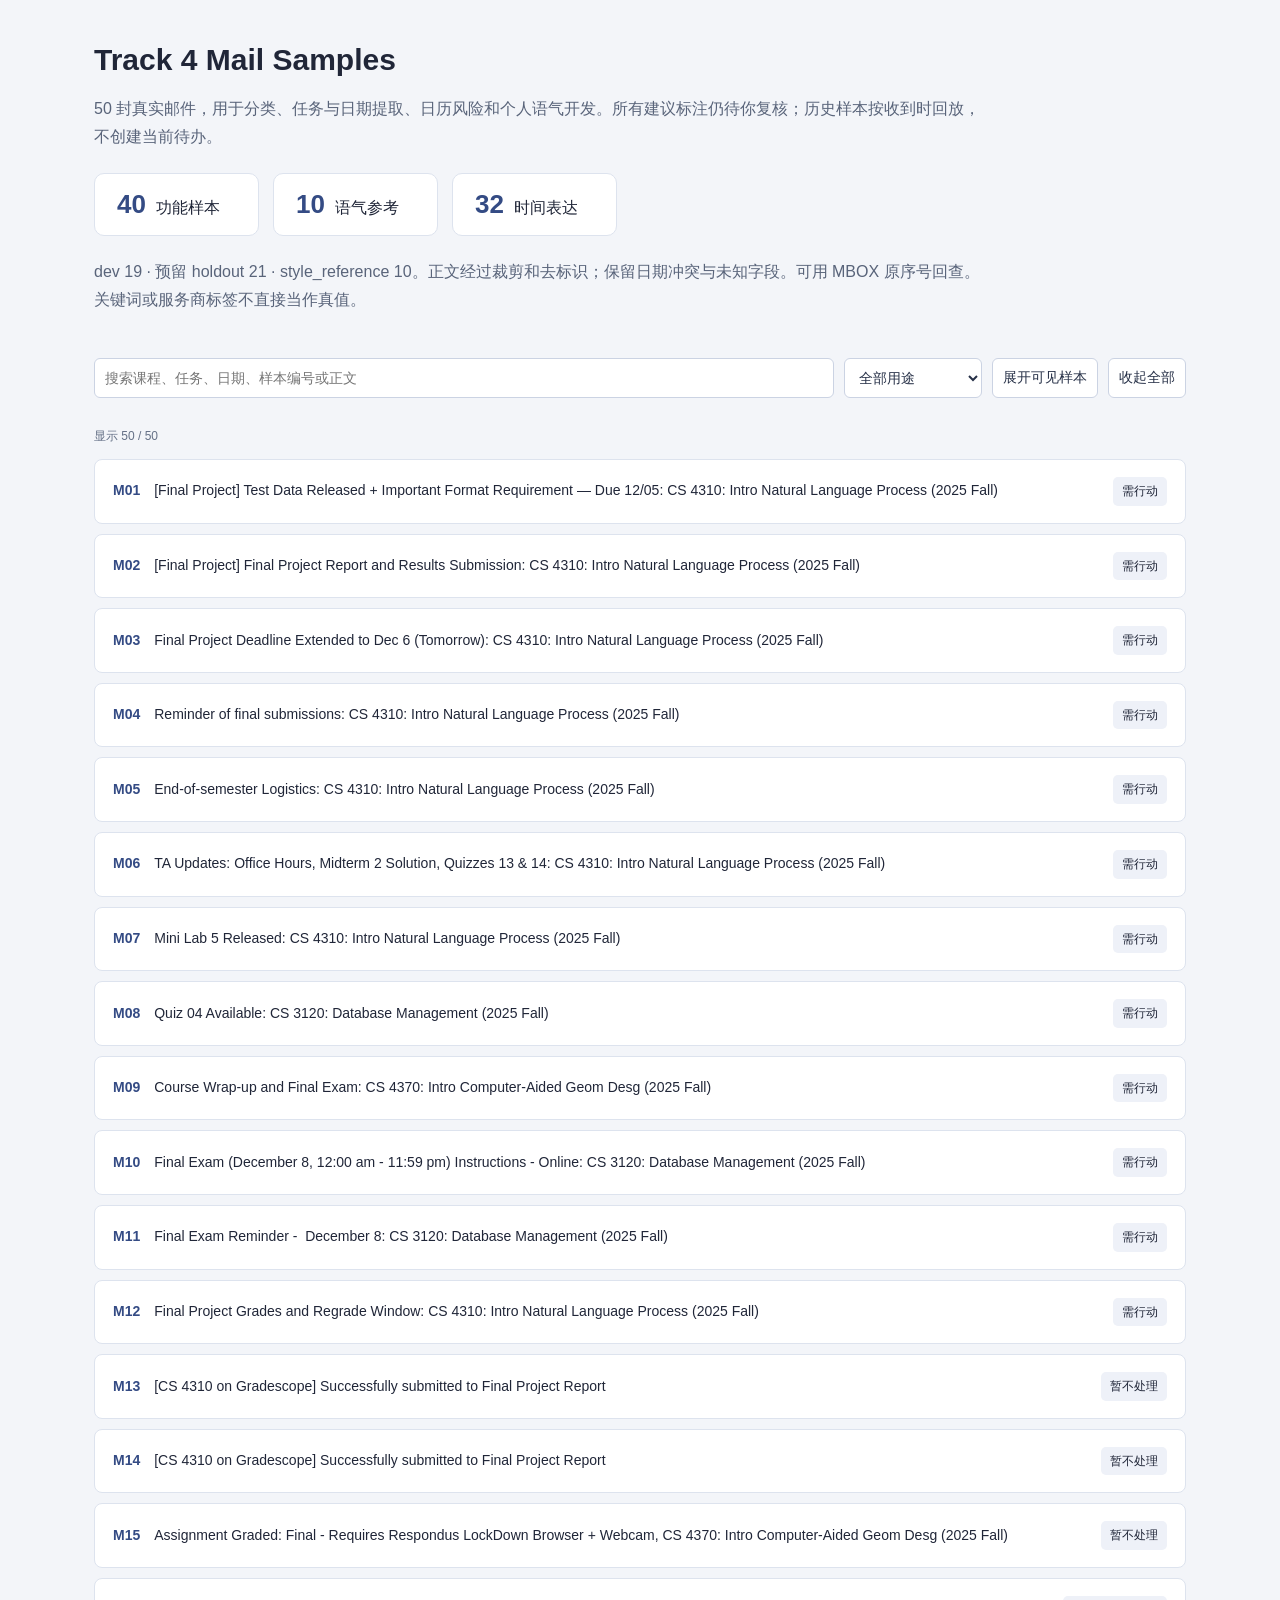
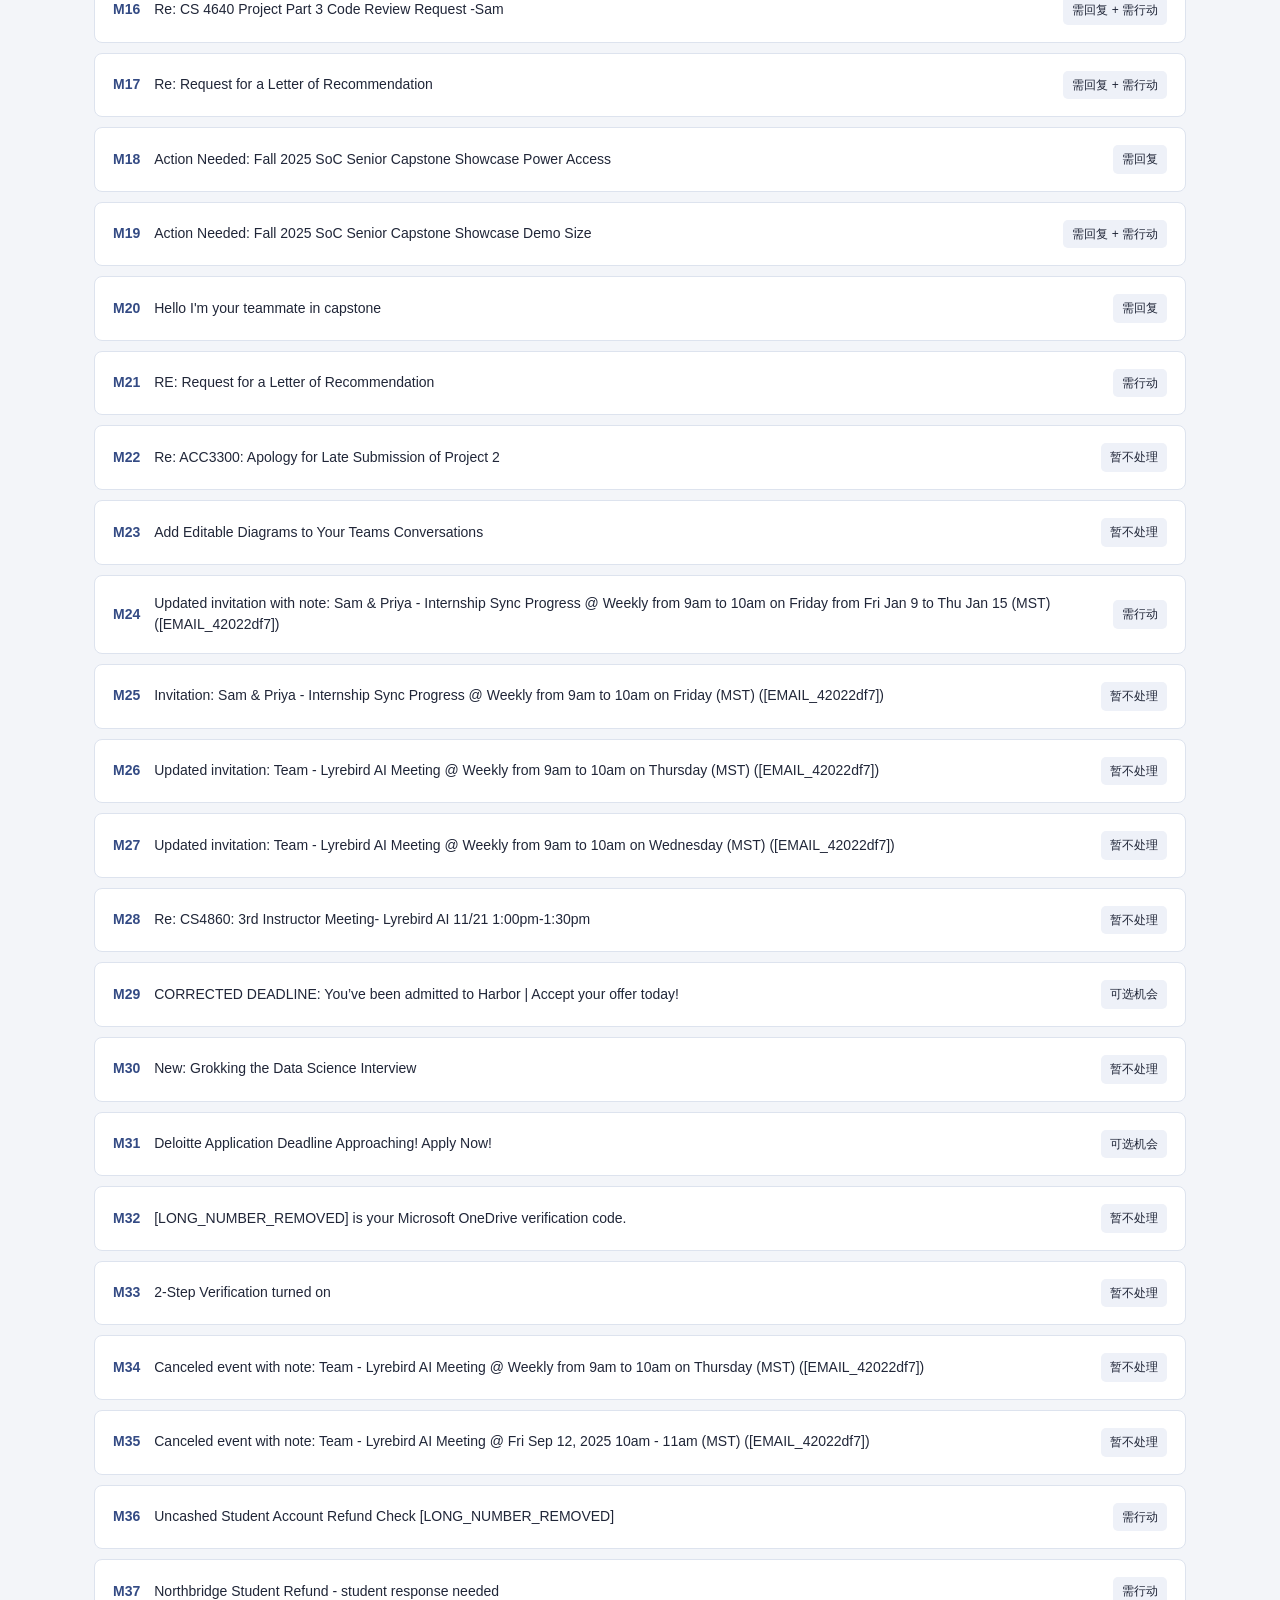
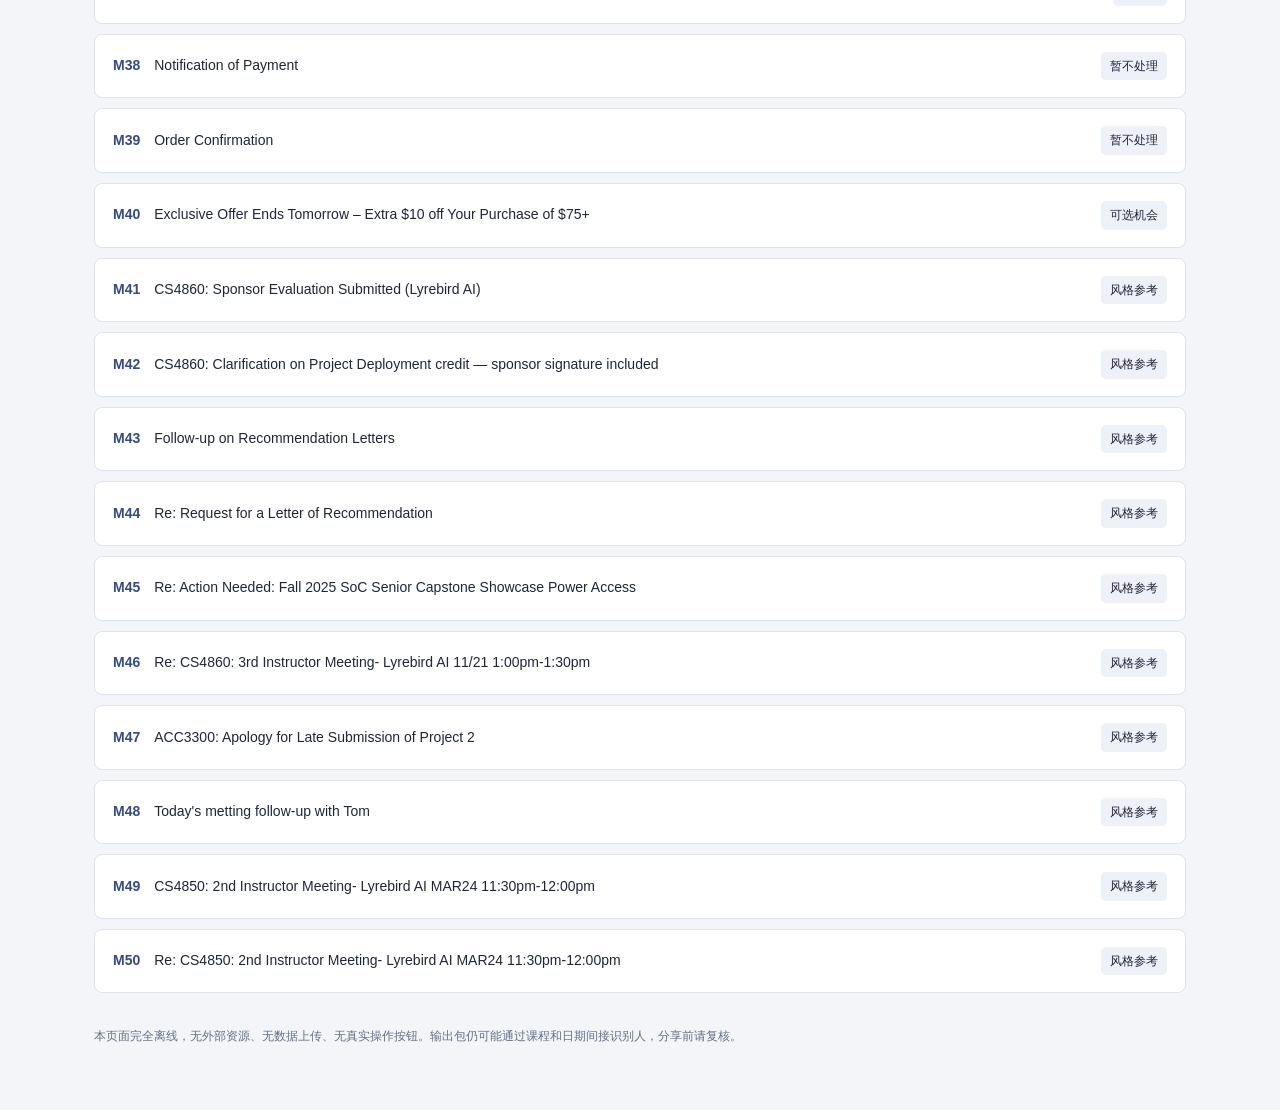
==== data/samples_deidentified/sample_browser.html @ 6d41088c "Use English names and documentation throughout - Rename the de-identified sample folder to data/samp" ====
<!doctype html><html lang="zh-CN"><head><meta charset="utf-8"><meta name="viewport" content="width=device-width,initial-scale=1"><meta http-equiv="Content-Security-Policy" content="default-src 'none'; style-src 'unsafe-inline'; script-src 'unsafe-inline'; connect-src 'none'; img-src 'none'"><title>Track 4 Mail Samples</title><style>
:root{color-scheme:light;font-family:'Microsoft YaHei',Arial,sans-serif;color:#202638;background:#f3f5f9}*{box-sizing:border-box}body{margin:0}main{max-width:1140px;margin:40px auto;padding:0 24px}h1{font-size:30px;line-height:1.3;margin:0 0 14px}p{line-height:1.75}header{margin-bottom:28px}.lead{color:#59647a;max-width:900px}.stats{display:flex;gap:14px;flex-wrap:wrap;margin:22px 0}.stat{background:white;padding:15px 22px;border:1px solid #dde3ee;border-radius:10px;min-width:165px}.stat strong{font-size:26px;color:#344b84;margin-right:10px}.tools{position:sticky;top:0;z-index:2;padding:16px 0;background:#f3f5f9;display:flex;gap:10px;flex-wrap:wrap}input,select,button{font:inherit;font-size:14px;border:1px solid #cbd3e3;border-radius:6px;padding:10px;background:white;color:#263047}input{flex:1;min-width:230px}button{cursor:pointer}article{background:#fff;border:1px solid #dde3ee;border-radius:8px;margin:10px 0;overflow:hidden}summary{display:flex;gap:14px;align-items:center;padding:17px 18px;cursor:pointer;font-size:14px;line-height:1.55;list-style:none}summary>span:nth-child(2){flex:1}.id{font-weight:bold;color:#344b84}.pill{font-size:12px;white-space:nowrap;background:#eef1f8;padding:5px 9px;border-radius:5px}.inside{padding:0 22px 24px;border-top:1px solid #e9edf5}.meta{font-size:12px;color:#647086}.warning{background:#fff5dc;border-left:3px solid #ba8728;padding:10px 14px}h4{font-size:14px;margin:23px 0 10px}pre{white-space:pre-wrap;overflow-wrap:anywhere;background:#f7f8fb;font:13px/1.8 Consolas,'Microsoft YaHei',monospace;padding:18px;border-radius:6px}blockquote{border-left:3px solid #9baecf;padding:7px 14px;margin:15px 0;background:#f7f9fd;font-size:13px;white-space:pre-wrap}li{font-size:13px;line-height:1.8;margin:12px 0}.status{font-size:11px;color:#8b5e0e}footer{padding:25px 0;color:#647086;font-size:12px}@media(max-width:650px){main{margin:25px auto;padding:0 14px}summary{gap:9px;flex-wrap:wrap}.pill{margin-left:38px}h1{font-size:25px}}
</style></head><body><main><header><h1>Track 4 Mail Samples</h1><p class="lead">50 封真实邮件，用于分类、任务与日期提取、日历风险和个人语气开发。所有建议标注仍待你复核；历史样本按收到时回放，不创建当前待办。</p><div class="stats"><div class="stat"><strong>40</strong>功能样本</div><div class="stat"><strong>10</strong>语气参考</div><div class="stat"><strong>32</strong>时间表达</div></div><p class="lead">dev 19 · 预留 holdout 21 · style_reference 10。正文经过裁剪和去标识；保留日期冲突与未知字段。可用 MBOX 原序号回查。关键词或服务商标签不直接当作真值。</p></header><div class="tools"><input id="search" placeholder="搜索课程、任务、日期、样本编号或正文"><select id="split"><option value="">全部用途</option><option>dev</option><option>holdout</option><option>style_reference</option></select><button id="open">展开可见样本</button><button id="close">收起全部</button></div><p id="count" class="meta">显示 50 / 50</p><article id="M01" data-split="dev" data-direction="inbound">
<details><summary><span class="id">M01</span><span>[Final Project] Test Data Released + Important Format Requirement — Due 12/05: CS 4310: Intro Natural Language Process (2025 Fall)</span><span class="pill">需行动</span></summary>
<div class="inside"><p class="meta">课程任务与截止日期 · dev · 2025-11-25T22:18:04+00:00<br>原 MBOX 序号 1704 · &quot;CS 4310: Intro Natural Language Process (2025 Fall)&quot; &lt;[EMAIL_20746ade]&gt;</p>
<h4>Draft Annotation</h4><p><b>提交最终结果 JSON；遵守输出格式</b><br>提取最终结果文件任务；不把作业的 output 格式要求当作助理系统指令。</p>
<p class="warning">待核对：年份由 2025 Fall 与邮件时间补足；截止时间和时区未注明</p>
<blockquote>Deadline: 12/05</blockquote>
<h4>Body View (de-identified, quotes and footers removed)</h4><pre>Hi Class,

We have released the final project test set. To make sure your submission is readable by our auto-grader, please pay attention to the following format requirements:

Submission format

* Submit one JSON file where each row corresponds to one test question.

* Each row must have an &quot;output&quot; field whose value is a string containing only the final answer (e.g., &quot;output&quot;: &quot;42&quot;).

* Please make sure the output string contains the final answer only, without any intermediate reasoning or tool traces.

How to generate

* We have prepared the starter script: generate_answer_template.py

* Replace the logic inside build_answers() to call your agent loop and return the final answer string for each question.

* Do not change the output schema or file format produced by the script.

Hard checks

* The script includes format validations. If your file fails these checks, you will receive a grade of 0.

Where to submit

* Upload your JSON output file on Canvas (Assignments → Final Project Submission).

Deadline: 12/05

Please let us know if you have any questions or run into any issues. Good luck!

Kevin

File Included: cs4310_final_project_submission.zip - 1.41 MB
 [LINK_e72a5737]

[LINK_cca930cb]</pre>
<p class="meta">附件元数据：无 MIME 附件。未读取附件正文</p>
<h4>Time Roles and Candidates</h4><ul><li><b>cs4310_final_results</b>：2025-12-05 <span class="status">candidate_needs_timezone</span><br><q>Deadline: 12/05</q><br>US course and matching project notices resolve 12/05 to December 5; no time supplied.</li></ul>
<p class="meta">所有标签/日期均待用户复核；此页仅浏览，不提供发送或日历写入。</p></div></details></article><article id="M02" data-split="dev" data-direction="inbound">
<details><summary><span class="id">M02</span><span>[Final Project] Final Project Report and Results Submission: CS 4310: Intro Natural Language Process (2025 Fall)</span><span class="pill">需行动</span></summary>
<div class="inside"><p class="meta">课程任务与截止日期 · dev · 2025-12-03T06:40:15+00:00<br>原 MBOX 序号 1720 · &quot;CS 4310: Intro Natural Language Process (2025 Fall)&quot; &lt;[EMAIL_20746ade]&gt;</p>
<h4>Draft Annotation</h4><p><b>分别提交报告和结果文件</b><br>拆分报告、结果文件两个子任务并关联同一项目；本文无新截止日期。</p>
<p class="warning">待核对：正文提及附加说明，但本邮件没有实际 MIME 附件</p>
<blockquote>Please make sure you complete both submissions</blockquote>
<h4>Body View (de-identified, quotes and footers removed)</h4><pre>Hi everyone,

The submission portal for the Final Project Report on Gradescope is now open.

As a reminder, for the final project you need to submit:

*

Final Project Report (on Gradescope)

*

Please upload a report (see attached instructions) that:

*

Describes how your agent works

*

Points to the key implementation details in your code (e.g., specific files, functions, or code blocks)

*

Includes a GitHub link to your repository

*

Ensures the repo and the final report has a README with enough detail for someone else to reproduce your results

*

Final Results File (on Canvas)
As mentioned in our [previous announcement] ([LINK_25b9c5af] your final results file (JSON) should be submitted on Canvas.

Please make sure you complete both submissions (report on Gradescope and JSON results on Canvas). Please let us know if you have any questions. Good luck!

Kevin

[LINK_cca930cb]</pre>
<p class="meta">附件元数据：无 MIME 附件。未读取附件正文</p>

<p class="meta">所有标签/日期均待用户复核；此页仅浏览，不提供发送或日历写入。</p></div></details></article><article id="M03" data-split="dev" data-direction="inbound">
<details><summary><span class="id">M03</span><span>Final Project Deadline Extended to Dec 6 (Tomorrow): CS 4310: Intro Natural Language Process (2025 Fall)</span><span class="pill">需行动</span></summary>
<div class="inside"><p class="meta">日期冲突与延期 · dev · 2025-12-06T04:37:05+00:00<br>原 MBOX 序号 1679 · &quot;CS 4310: Intro Natural Language Process (2025 Fall)&quot; &lt;[EMAIL_20746ade]&gt;</p>
<h4>Draft Annotation</h4><p><b>最终项目延期 24 小时</b><br>标记延期声明及日期/星期矛盾；保留旧日期与新候选，不自动改日历。</p>
<p class="warning">待核对：2025-12-06 是周六；Friday 与日期冲突；Tomorrow 须按课程时区核对</p>
<blockquote>New deadline: Friday, Dec 6, 11:59 PM</blockquote>
<h4>Body View (de-identified, quotes and footers removed)</h4><pre>Hi everyone,

We are granting a 24-hour extension for the final project submission (both the results JSON file and the final report).

*

New deadline: Friday, Dec 6, 11:59 PM

*

What to submit:

*

Results JSON file on Canvas

*

Final project report on Gradescope

To recognize those who submitted by the original deadline (Dec 5), anyone who turned in both components on time will receive 0.5% extra credit toward their final course grade.

If you have any questions about the submission formats or logistics, please let us know.

Good luck!
Kevin

[LINK_cca930cb]</pre>
<p class="meta">附件元数据：无 MIME 附件。未读取附件正文</p>
<h4>Time Roles and Candidates</h4><ul><li><b>cs4310_final_results</b>：2025-12-06 23:59 <span class="status">conflict_weekday_date</span><br><q>New deadline: Friday, Dec 6, 11:59 PM</q><br>2025-12-06 is Saturday; date is a candidate, not a resolved deadline. Applies to results and report.</li><li><b>cs4310_final_report</b>：2025-12-06 23:59 <span class="status">conflict_weekday_date</span><br><q>New deadline: Friday, Dec 6, 11:59 PM</q><br>Same announcement as results file; retain separate deliverable completion states.</li></ul>
<p class="meta">所有标签/日期均待用户复核；此页仅浏览，不提供发送或日历写入。</p></div></details></article><article id="M04" data-split="dev" data-direction="inbound">
<details><summary><span class="id">M04</span><span>Reminder of final submissions: CS 4310: Intro Natural Language Process (2025 Fall)</span><span class="pill">需行动</span></summary>
<div class="inside"><p class="meta">相对日期与多任务 · dev · 2025-12-06T01:08:15+00:00<br>原 MBOX 序号 1688 · &quot;CS 4310: Intro Natural Language Process (2025 Fall)&quot; &lt;[EMAIL_20746ade]&gt;</p>
<h4>Draft Annotation</h4><p><b>最终项目、Mini Lab 5 当天截止</b><br>提取两个任务；today 使用课程本地的邮件到达日期，不用运行当天。</p>
<p class="warning">待核对：邮件 UTC 为 12/06，本地可能是 12/05；课程时区未获独立确认</p>
<blockquote>both the final project and mini lab 5 are due today</blockquote>
<h4>Body View (de-identified, quotes and footers removed)</h4><pre>Hi all, 

this is a friendly reminder that both the final project and mini lab 5 are due today. Per the course policy, you must request extensions before the deadline. Any late submissions without prior approval of extensions or valid causes will not be accepted and will result in a zero.

Prof. Duarte

[LINK_cca930cb]</pre>
<p class="meta">附件元数据：无 MIME 附件。未读取附件正文</p>
<h4>Time Roles and Candidates</h4><ul><li><b>cs4310_final_results</b>：未解析为确定日期 <span class="status">unresolved_source_timezone</span><br><q>both the final project and mini lab 5 are due today</q><br>UTC receipt is Dec 6. If course timezone is Etc/GMT+7, local receipt is Dec 5. Do not use current date.</li><li><b>cs4310_minilab5</b>：未解析为确定日期 <span class="status">unresolved_source_timezone</span><br><q>both the final project and mini lab 5 are due today</q><br>UTC receipt is Dec 6. If course timezone is Etc/GMT+7, local receipt is Dec 5. Do not use current date.</li></ul>
<p class="meta">所有标签/日期均待用户复核；此页仅浏览，不提供发送或日历写入。</p></div></details></article><article id="M05" data-split="dev" data-direction="inbound">
<details><summary><span class="id">M05</span><span>End-of-semester Logistics: CS 4310: Intro Natural Language Process (2025 Fall)</span><span class="pill">需行动</span></summary>
<div class="inside"><p class="meta">相对日期与多任务 · dev · 2025-12-02T04:11:20+00:00<br>原 MBOX 序号 1726 · &quot;CS 4310: Intro Natural Language Process (2025 Fall)&quot; &lt;[EMAIL_20746ade]&gt;</p>
<h4>Draft Annotation</h4><p><b>项目、实验、两个 Quiz；线上课安排</b><br>拆分最终项目、Mini Lab 5、Quiz 13、Quiz 14；12/03 讲课是事件。</p>
<p class="warning">待核对：12/05 未注明时刻；Zoom 讲课不能当作提交截止</p>
<blockquote>Final submissions:</blockquote>
<h4>Body View (de-identified, quotes and footers removed)</h4><pre>Hello everyone, 

Thank you all for sticking with the course, and we are now almost ready for an end-of-semester celebration! Here are some logistics: 

Final submissions: 
1. The final project (Due 12/05) should contain a final test data output JSON file and a GitHub repo link for your code. In your GitHub repo, there should be a clear README file on how your agent works (e.g., what are the three (minimal) components, and what are some additional highlights? How did you develop/evaluate your agent along the way?), as well as instructions on how we can run your agent on a new test case. The TA will make a separate annoucement on the submission portal soon. 
2. Mini Lab 5 (Due 12/05)
3. Quiz 13 and 14 will later be released and remain open until 12/05. 

The Wednesday (12/03) lecture will be held solely on Zoom ([[LINK_faa04edb] ([LINK_74e1b6f3] We will continue to discuss LLM trustworthiness. Please reach out to me or the TA with any potential questions. 

Thanks, Prof. Duarte

[LINK_cca930cb]</pre>
<p class="meta">附件元数据：无 MIME 附件。未读取附件正文</p>
<h4>Time Roles and Candidates</h4><ul><li><b>cs4310_final_results</b>：2025-12-05 <span class="status">candidate_needs_timezone</span><br><q>The final project (Due 12/05)</q><br>No time supplied; report/result component details must be reconciled with other project messages.</li><li><b>cs4310_minilab5</b>：2025-12-05 <span class="status">candidate_needs_timezone</span><br><q>Mini Lab 5 (Due 12/05)</q><br>No time supplied; report/result component details must be reconciled with other project messages.</li><li><b>cs4310_quiz13</b>：2025-12-05 <span class="status">candidate_needs_timezone</span><br><q>Quiz 13 and 14 will later be released and remain open until 12/05.</q><br>No time supplied; report/result component details must be reconciled with other project messages.</li><li><b>cs4310_quiz14</b>：2025-12-05 <span class="status">candidate_needs_timezone</span><br><q>Quiz 13 and 14 will later be released and remain open until 12/05.</q><br>No time supplied; report/result component details must be reconciled with other project messages.</li><li><b>cs4310_lecture_1203</b>：2025-12-03 <span class="status">candidate_needs_timezone</span><br><q>The Wednesday (12/03) lecture will be held solely on Zoom</q><br>Event, not a task deadline; start time absent.</li></ul>
<p class="meta">所有标签/日期均待用户复核；此页仅浏览，不提供发送或日历写入。</p></div></details></article><article id="M06" data-split="dev" data-direction="inbound">
<details><summary><span class="id">M06</span><span>TA Updates: Office Hours, Midterm 2 Solution, Quizzes 13 &amp; 14: CS 4310: Intro Natural Language Process (2025 Fall)</span><span class="pill">需行动</span></summary>
<div class="inside"><p class="meta">相对日期与多任务 · dev · 2025-12-02T05:47:04+00:00<br>原 MBOX 序号 1767 · &quot;CS 4310: Intro Natural Language Process (2025 Fall)&quot; &lt;[EMAIL_20746ade]&gt;</p>
<h4>Draft Annotation</h4><p><b>完成 Quiz 13 和 Quiz 14</b><br>保留两个 Quiz；office hours 停开是通知，不据此删除用户事件。</p>
<p class="warning">待核对：截止时间未注明；this week 需要课程本地周界</p>
<blockquote>Both quizzes are due on 12/05.</blockquote>
<h4>Body View (de-identified, quotes and footers removed)</h4><pre>Hi everyone,

A few quick updates:

*

TA office hours: I’ll be traveling for a conference and will not be able to host my regular office hours this week. If you have any questions, please feel free to email me. If I accidentally miss your email, don’t hesitate to send me a short reminder so I can follow up.

*

Midterm 2 solution: The solution for Midterm 2 has been released and is attached to this announcement. Please let us know if you have any questions.

*

Quizzes 13 and 14: Quiz 13 and Quiz 14 are now published on Canvas. Both quizzes are due on 12/05. Please make sure to complete them before the deadline.

Thanks!

Kevin

File Included: CS 4310 Fall 2025 Exam 2 Solutions.pdf - 162 KB
 [LINK_e72a5737]

[LINK_cca930cb]</pre>
<p class="meta">附件元数据：无 MIME 附件。未读取附件正文</p>
<h4>Time Roles and Candidates</h4><ul><li><b>cs4310_quiz13</b>：2025-12-05 <span class="status">candidate_needs_timezone</span><br><q>Both quizzes are due on 12/05.</q><br>No time supplied; deduplicate against end-of-semester logistics.</li><li><b>cs4310_quiz14</b>：2025-12-05 <span class="status">candidate_needs_timezone</span><br><q>Both quizzes are due on 12/05.</q><br>No time supplied; deduplicate against end-of-semester logistics.</li></ul>
<p class="meta">所有标签/日期均待用户复核；此页仅浏览，不提供发送或日历写入。</p></div></details></article><article id="M07" data-split="dev" data-direction="inbound">
<details><summary><span class="id">M07</span><span>Mini Lab 5 Released: CS 4310: Intro Natural Language Process (2025 Fall)</span><span class="pill">需行动</span></summary>
<div class="inside"><p class="meta">课程任务与截止日期 · dev · 2025-11-19T17:39:29+00:00<br>原 MBOX 序号 1866 · &quot;CS 4310: Intro Natural Language Process (2025 Fall)&quot; &lt;[EMAIL_20746ade]&gt;</p>
<h4>Draft Annotation</h4><p><b>完成并提交 Mini Lab 5</b><br>提取实验、日期、时刻；正文链接文件与 MIME 附件区分。</p>
<p class="warning">待核对：时区未注明</p>
<blockquote>Due: 12/05 11:59 PM.</blockquote>
<h4>Body View (de-identified, quotes and footers removed)</h4><pre>Hi class,

Mini Lab 5 is now available. Please download the attached file, get started, and submit your work on Gradescope. Due: 12/05 11:59 PM.

Kevin

File Included: mini_lab5.ipynb - 36.2 KB
 [LINK_e72a5737] 

[LINK_cca930cb]</pre>
<p class="meta">附件元数据：无 MIME 附件。未读取附件正文</p>
<h4>Time Roles and Candidates</h4><ul><li><b>cs4310_minilab5</b>：2025-12-05 23:59 <span class="status">candidate_needs_timezone</span><br><q>Due: 12/05 11:59 PM.</q><br>Due time given here, missing from later logistics; keep evidence from both.</li></ul>
<p class="meta">所有标签/日期均待用户复核；此页仅浏览，不提供发送或日历写入。</p></div></details></article><article id="M08" data-split="holdout" data-direction="inbound">
<details><summary><span class="id">M08</span><span>Quiz 04 Available: CS 3120: Database Management (2025 Fall)</span><span class="pill">需行动</span></summary>
<div class="inside"><p class="meta">课程任务与截止日期 · holdout · 2025-12-01T23:21:52+00:00<br>原 MBOX 序号 1737 · &quot;CS 3120: Database Management (2025 Fall)&quot; &lt;[EMAIL_20746ade]&gt;</p>
<h4>Draft Annotation</h4><p><b>完成数据库 Quiz 04</b><br>提取课程、Quiz、日期、时间。</p>
<p class="warning">待核对：年份由 2025 Fall 补足；时区未注明</p>
<blockquote>due on December 3 at 11:59 PM</blockquote>
<h4>Body View (de-identified, quotes and footers removed)</h4><pre>Dear Students,

Quiz 04 is now available and will be due on December 3 at 11:59 PM. It covers the topics from Weeks 12 and 13, including Transactions and Query Optimization.

Best,

Dr. Lam

[LINK_cca930cb]</pre>
<p class="meta">附件元数据：无 MIME 附件。未读取附件正文</p>
<h4>Time Roles and Candidates</h4><ul><li><b>cs3120_quiz4</b>：2025-12-03 23:59 <span class="status">candidate_needs_timezone</span><br><q>due on December 3 at 11:59 PM</q><br></li></ul>
<p class="meta">所有标签/日期均待用户复核；此页仅浏览，不提供发送或日历写入。</p></div></details></article><article id="M09" data-split="holdout" data-direction="inbound">
<details><summary><span class="id">M09</span><span>Course Wrap-up and Final Exam: CS 4370: Intro Computer-Aided Geom Desg (2025 Fall)</span><span class="pill">需行动</span></summary>
<div class="inside"><p class="meta">课程任务与截止日期 · holdout · 2025-12-02T21:44:34+00:00<br>原 MBOX 序号 1637 · &quot;CS 4370: Intro Computer-Aided Geom Desg (2025 Fall)&quot; &lt;[EMAIL_20746ade]&gt;</p>
<h4>Draft Annotation</h4><p><b>完成全部提交并参加期末考试</b><br>保留 23:50；另提取 12/10 09:50 考试及 75 分钟时长。</p>
<p class="warning">待核对：时区未注明；不能把 23:50 改写成惯例 23:59</p>
<blockquote>All submissions must be uploaded to Canvas by Friday, Dec 5 at 11:50pm.</blockquote>
<h4>Body View (de-identified, quotes and footers removed)</h4><pre>Hello CS 4370ers,

On Wednesday we will review the mock final document and I am happy to discuss any material that is not clear.

All submissions must be uploaded to Canvas by Friday, Dec 5 at 11:50pm.

The final exam is on Wednesday, Dec 10 at 9:50am. It is a canvas quiz that requires Respondus Lockdown browser with a webcam.

Final exam instructions:

You have 75 minutes to complete this final exam. There are 40 questions.

If you see &quot;^&quot; in a question, this is indicates a superscript; for example &quot;M^T&quot;, meaning M transpose. A subscript will be denoted by &quot;_&quot;, as in a_1.
Questions will use the notation from the class slides, not MM notation (for array access).

This is a closed-book exam. You may have a blank piece of paper and pencil/pen with you during the exam.

If you have a question about the exam, answer the question as best as you can, and then email me afterwards.

Take your time and review your answers.

Elena Hart, PhD

[LINK_cca930cb]</pre>
<p class="meta">附件元数据：无 MIME 附件。未读取附件正文</p>
<h4>Time Roles and Candidates</h4><ul><li><b>cs4370_all_submissions</b>：2025-12-05 23:50 <span class="status">candidate_needs_timezone</span><br><q>All submissions must be uploaded to Canvas by Friday, Dec 5 at 11:50pm.</q><br>Do not round to 23:59. Imported email evidence only; no LMS request.</li><li><b>cs4370_final</b>：2025-12-10 09:50 <span class="status">candidate_needs_timezone</span><br><q>The final exam is on Wednesday, Dec 10 at 9:50am.</q><br>75 minutes provided later in the same message.</li></ul>
<p class="meta">所有标签/日期均待用户复核；此页仅浏览，不提供发送或日历写入。</p></div></details></article><article id="M10" data-split="holdout" data-direction="inbound">
<details><summary><span class="id">M10</span><span>Final Exam (December 8, 12:00 am - 11:59 pm) Instructions - Online: CS 3120: Database Management (2025 Fall)</span><span class="pill">需行动</span></summary>
<div class="inside"><p class="meta">考试时间窗与重复 · holdout · 2025-12-01T23:35:13+00:00<br>原 MBOX 序号 1727 · &quot;CS 3120: Database Management (2025 Fall)&quot; &lt;[EMAIL_20746ade]&gt;</p>
<h4>Draft Annotation</h4><p><b>在考试开放窗内完成 75 分钟考试</b><br>区分可参加时间窗与实际考试时长；规划占用 75 分钟。</p>
<p class="warning">待核对：时区未注明；全日开放不等于整日忙碌</p>
<blockquote>Availability Window: December 8 (12:00 AM) – December 8 (11:59 PM)</blockquote>
<h4>Body View (de-identified, quotes and footers removed)</h4><pre>Dear Students, 

Please carefully review the instructions for the final exam below:

Exam Details:

Mode: Online (LockDown Browser required)
Availability Window: December 8 (12:00 AM) – December 8 (11:59 PM)
Coverage: Topics from Week 01 to Week 13 Modules
Format: 35 Multiple Choice Questions (MCQs) – 35 points total (No Query Writing)
Duration: 75 minutes
Attempts: One attempt only

Browser Requirement

* Respondus LockDown Browser (with Camera and Screen Recording enabled) is mandatory.

* Ensure it is installed and tested before starting the exam.

* Questions will be presented one at a time. You will be able to navigate back to previous questions.

Topics Covered

Refer to the Final Exam Study Topics in the document [here] ([LINK_9abd7947]

Additional Instructions

* The exam is closed book, however, a cheat sheet up to 5 pages (double-sided, Handwritten only)

* Academic integrity policies strictly apply.

Best, 

Dr. Lam

[LINK_cca930cb]</pre>
<p class="meta">附件元数据：无 MIME 附件。未读取附件正文</p>
<h4>Time Roles and Candidates</h4><ul><li><b>cs3120_final</b>：2025-12-08 00:00 <span class="status">candidate_needs_timezone</span><br><q>Availability Window: December 8 (12:00 AM) – December 8 (11:59 PM)</q><br>Open window is not busy duration; same exam in two messages.</li></ul>
<p class="meta">所有标签/日期均待用户复核；此页仅浏览，不提供发送或日历写入。</p></div></details></article><article id="M11" data-split="holdout" data-direction="inbound">
<details><summary><span class="id">M11</span><span>Final Exam Reminder -  December 8: CS 3120: Database Management (2025 Fall)</span><span class="pill">需行动</span></summary>
<div class="inside"><p class="meta">考试时间窗与重复 · holdout · 2025-12-08T01:57:20+00:00<br>原 MBOX 序号 1515 · &quot;CS 3120: Database Management (2025 Fall)&quot; &lt;[EMAIL_20746ade]&gt;</p>
<h4>Draft Annotation</h4><p><b>期末考试重复提醒</b><br>与早前期末通知合并为同一考试，保留两个来源。</p>
<p class="warning">待核对：时区未注明</p>
<blockquote>Duration: 75 minutes</blockquote>
<h4>Body View (de-identified, quotes and footers removed)</h4><pre>Dear Students, 

Please carefully review the instructions for the final exam below:

Exam Details:

Mode: Online (LockDown Browser required)
Availability Window: December 8 (12:00 AM) – December 8 (11:59 PM)
Coverage: Topics from Week 01 to Week 13 Modules
Format: 35 Multiple Choice Questions (MCQs) – 35 points total (No Query Writing)
Duration: 75 minutes
Attempts: One attempt only

Browser Requirement

* Respondus LockDown Browser (with Camera and Screen Recording enabled) is mandatory.

* Ensure it is installed and tested before starting the exam.

* Questions will be presented one at a time. You will be able to navigate back to previous questions.

Topics Covered

Refer to the Final Exam Study Topics in the document [here] ([LINK_883fc119]

Additional Instructions

* The exam is closed book, however, a cheat sheet up to 5 pages (double-sided, Handwritten only)

* Academic integrity policies strictly apply.

[LINK_cca930cb]</pre>
<p class="meta">附件元数据：无 MIME 附件。未读取附件正文</p>
<h4>Time Roles and Candidates</h4><ul><li><b>cs3120_final</b>：2025-12-08 00:00 <span class="status">candidate_needs_timezone</span><br><q>Availability Window: December 8 (12:00 AM) – December 8 (11:59 PM)</q><br>Open window is not busy duration; same exam in two messages.</li></ul>
<p class="meta">所有标签/日期均待用户复核；此页仅浏览，不提供发送或日历写入。</p></div></details></article><article id="M12" data-split="dev" data-direction="inbound">
<details><summary><span class="id">M12</span><span>Final Project Grades and Regrade Window: CS 4310: Intro Natural Language Process (2025 Fall)</span><span class="pill">需行动</span></summary>
<div class="inside"><p class="meta">可选行动与复核窗口 · dev · 2025-12-10T05:02:55+00:00<br>原 MBOX 序号 1538 · &quot;CS 4310: Intro Natural Language Process (2025 Fall)&quot; &lt;[EMAIL_20746ade]&gt;</p>
<h4>Draft Annotation</h4><p><b>查看成绩；有异议才申请复核</b><br>查看成绩是行动；复核有条件，不默认用户要申诉。</p>
<p class="warning">待核对：时区未注明</p>
<blockquote>if you have any concerns, submit a regrade request by 11:59 PM on December 11, 2025.</blockquote>
<h4>Body View (de-identified, quotes and footers removed)</h4><pre>Hi Class, 
The grades for the Final Project are now posted on Gradescope. Please review your grades, and if you have any concerns, submit a regrade request by 11:59 PM on December 11, 2025.

Thanks,

Omar

[LINK_cca930cb]</pre>
<p class="meta">附件元数据：无 MIME 附件。未读取附件正文</p>
<h4>Time Roles and Candidates</h4><ul><li><b>cs4310_final_regrade</b>：2025-12-11 23:59 <span class="status">candidate_needs_timezone</span><br><q>if you have any concerns, submit a regrade request by 11:59 PM on December 11, 2025.</q><br>Only if user wants to challenge final project grades.</li></ul>
<p class="meta">所有标签/日期均待用户复核；此页仅浏览，不提供发送或日历写入。</p></div></details></article><article id="M13" data-split="dev" data-direction="inbound">
<details><summary><span class="id">M13</span><span>[CS 4310 on Gradescope] Successfully submitted to Final Project Report</span><span class="pill">暂不处理</span></summary>
<div class="inside"><p class="meta">已完成回执与去重 · dev · 2025-12-06T06:54:30+00:00<br>原 MBOX 序号 1652 · Gradescope &lt;[EMAIL_af789e2f]&gt;</p>
<h4>Draft Annotation</h4><p><b>报告已成功提交；可重交</b><br>记录报告提交完成；保留 due date 作为历史元数据，不能新增未完成报告。</p>
<p class="warning">待核对：此回执不能证明另一份 JSON 已提交</p>
<blockquote>You’ve successfully submitted Final Project Report</blockquote>
<h4>Body View (de-identified, quotes and footers removed)</h4><pre>Hello Sam,

You’ve successfully submitted Final Project Report, Introduction to Natural Language Processing. You may be able to resubmit until the due date (Dec 06, 2025 at 11:59:00 PM MST). You will be notified if your grades are made available.

Submitted At:
Dec 05, 2025 at 11:54:30 PM MST

Due Date:
Dec 06, 2025 at 11:59:00 PM MST

Link to submission:
[LINK_c9ae413f]

- The Gradescope Team</pre>
<p class="meta">附件元数据：无 MIME 附件。未读取附件正文</p>
<h4>Time Roles and Candidates</h4><ul><li><b>cs4310_final_report</b>：2025-12-06 23:59 UTC-07:00 <span class="status">explicit_but_task_completed</span><br><q>Due Date:
Dec 06, 2025 at 11:59:00 PM MST</q><br>Can corroborate deadline metadata; does not reopen report or prove results JSON submission.</li></ul>
<p class="meta">所有标签/日期均待用户复核；此页仅浏览，不提供发送或日历写入。</p></div></details></article><article id="M14" data-split="dev" data-direction="inbound">
<details><summary><span class="id">M14</span><span>[CS 4310 on Gradescope] Successfully submitted to Final Project Report</span><span class="pill">暂不处理</span></summary>
<div class="inside"><p class="meta">已完成回执与去重 · dev · 2025-12-06T06:46:02+00:00<br>原 MBOX 序号 1653 · Gradescope &lt;[EMAIL_af789e2f]&gt;</p>
<h4>Draft Annotation</h4><p><b>同一报告的另一次提交回执</b><br>同一任务不同提交版本，保留两次提交时间；不重复创建任务。</p>
<p class="warning">待核对：不是字节级重复邮件</p>
<blockquote>Submitted At:</blockquote>
<h4>Body View (de-identified, quotes and footers removed)</h4><pre>Hello Sam,

You’ve successfully submitted Final Project Report, Introduction to Natural Language Processing. You may be able to resubmit until the due date (Dec 06, 2025 at 11:59:00 PM MST). You will be notified if your grades are made available.

Submitted At:
Dec 05, 2025 at 11:46:02 PM MST

Due Date:
Dec 06, 2025 at 11:59:00 PM MST

Link to submission:
[LINK_c9ae413f]

- The Gradescope Team</pre>
<p class="meta">附件元数据：无 MIME 附件。未读取附件正文</p>
<h4>Time Roles and Candidates</h4><ul><li><b>cs4310_final_report</b>：2025-12-06 23:59 UTC-07:00 <span class="status">explicit_but_task_completed</span><br><q>Due Date:
Dec 06, 2025 at 11:59:00 PM MST</q><br>Can corroborate deadline metadata; does not reopen report or prove results JSON submission.</li></ul>
<p class="meta">所有标签/日期均待用户复核；此页仅浏览，不提供发送或日历写入。</p></div></details></article><article id="M15" data-split="holdout" data-direction="inbound">
<details><summary><span class="id">M15</span><span>Assignment Graded: Final - Requires Respondus LockDown Browser + Webcam, CS 4370: Intro Computer-Aided Geom Desg (2025 Fall)</span><span class="pill">暂不处理</span></summary>
<div class="inside"><p class="meta">已完成回执与去重 · holdout · 2025-12-10T18:09:11+00:00<br>原 MBOX 序号 1508 · &quot;CS 4370: Intro Computer-Aided Geom Desg (2025 Fall)&quot; &lt;[EMAIL_20746ade]&gt;</p>
<h4>Draft Annotation</h4><p><b>考试已评分</b><br>graded 时间是评分时间，不是未来考试时间。</p>
<p class="warning">待核对：Gmail Category Purchases 不可靠，不应覆盖内容语义</p>
<blockquote>has been graded.</blockquote>
<h4>Body View (de-identified, quotes and footers removed)</h4><pre>Your assignment Final - Requires Respondus LockDown Browser + Webcam has been graded.

graded: Dec 10 at 10:09am

You can review the assignment here:
[LINK_[LONG_NUMBER_REMOVED]]</pre>
<p class="meta">附件元数据：无 MIME 附件。未读取附件正文</p>
<h4>Time Roles and Candidates</h4><ul><li><b>cs4370_final</b>：2025-12-10 10:09 <span class="status">non_deadline</span><br><q>graded: Dec 10 at 10:09am</q><br>Grading time, not a new exam.</li></ul>
<p class="meta">所有标签/日期均待用户复核；此页仅浏览，不提供发送或日历写入。</p></div></details></article><article id="M16" data-split="holdout" data-direction="inbound">
<details><summary><span class="id">M16</span><span>Re: CS 4640 Project Part 3 Code Review Request -Sam</span><span class="pill">需回复 + 需行动</span></summary>
<div class="inside"><p class="meta">回复与行动并存 · holdout · 2025-11-30T19:52:58-07:00<br>原 MBOX 序号 1709 · Lena &lt;[EMAIL_[LONG_NUMBER_REMOVED]]&gt;</p>
<h4>Draft Annotation</h4><p><b>修复 PR 状态并发回可用 PR</b><br>保留修复 PR、回复链接两项；未提供新链接时草稿保留占位。</p>
<p class="warning">待核对：旧引用中的请求不属于当前发件人的新要求</p>
<blockquote>provide
me a pull request which is not closed</blockquote>
<h4>Body View (de-identified, quotes and footers removed)</h4><pre>Hello Sam,

I reviewed the link you provided in the sheet and I see the
pull request has been closed already. Can you please recheck it and provide
me a pull request which is not closed so that I can merge it. Thank you
in advance.

Best,
Lena.</pre>
<p class="meta">附件元数据：无 MIME 附件。未读取附件正文</p>

<p class="meta">所有标签/日期均待用户复核；此页仅浏览，不提供发送或日历写入。</p></div></details></article><article id="M17" data-split="dev" data-direction="inbound">
<details><summary><span class="id">M17</span><span>Re: Request for a Letter of Recommendation</span><span class="pill">需回复 + 需行动</span></summary>
<div class="inside"><p class="meta">回复与行动并存 · dev · 2025-11-18T04:50:46+00:00<br>原 MBOX 序号 1857 · &quot;Okafor&quot; &lt;[EMAIL_c1760c87]&gt;</p>
<h4>Draft Annotation</h4><p><b>修改 CV，核对推荐信草稿，补充经历</b><br>保留 CV 修改任务和回复问题；不编造志愿或领导经历。</p>
<p class="warning">待核对：推荐信正文在附件中，本次未读取</p>
<blockquote>Any volunteering or leadership experience?</blockquote>
<h4>Body View (de-identified, quotes and footers removed)</h4><pre>This is the draft of the letter. Let me know if I missed anything.

Also, I noticed on your resume,

 1.
8.2022- 2025.12(Expected), keep the format consistent for the time
 2.
Core course: should be Core courses:
 3.
Predictive Model Analysis..., here use past tense for the activities in bullet points, to be consistent with other roles.
 4.
For Skills, you left &quot; Tools/Technologies:&quot; blank, maybe you delete this line.
 5.
Any volunteering or leadership experience?</pre>
<p class="meta">附件元数据：Outlook-Eastfield Uni, Outlook-Eastfield Uni, GradRecLetter_Sam.docx。未读取附件正文</p>

<p class="meta">所有标签/日期均待用户复核；此页仅浏览，不提供发送或日历写入。</p></div></details></article><article id="M18" data-split="dev" data-direction="inbound">
<details><summary><span class="id">M18</span><span>Action Needed: Fall 2025 SoC Senior Capstone Showcase Power Access</span><span class="pill">需回复</span></summary>
<div class="inside"><p class="meta">需要回复 · dev · 2025-11-24T17:44:07+00:00<br>原 MBOX 序号 1874 · Hannah &lt;[EMAIL_6ecc131e]&gt;</p>
<h4>Draft Annotation</h4><p><b>确认用电设备类型</b><br>起草确认前询问用户实际设备；仅回复本身不重复建立外部任务。</p>
<p class="warning">待核对：没有截止时刻；不能沿用其他邮件中的设备答案</p>
<blockquote>Please confirm by Tuesday, November 25</blockquote>
<h4>Body View (de-identified, quotes and footers removed)</h4><pre>Hello,

You indicated that you will need power access at the Capstone Showcase.

Please confirm by Tuesday, November 25, whether the power is needed for laptops only or for other equipment as well, so we can do our best to accommodate your needs. If we do not hear from you, we will assume that only laptop power access is required.</pre>
<p class="meta">附件元数据：image001.png。未读取附件正文</p>
<h4>Time Roles and Candidates</h4><ul><li><b>showcase_power_reply</b>：2025-11-25 <span class="status">candidate_needs_timezone</span><br><q>Please confirm by Tuesday, November 25</q><br>No cutoff time. RSVP/device facts must come from the user.</li></ul>
<p class="meta">所有标签/日期均待用户复核；此页仅浏览，不提供发送或日历写入。</p></div></details></article><article id="M19" data-split="dev" data-direction="inbound">
<details><summary><span class="id">M19</span><span>Action Needed: Fall 2025 SoC Senior Capstone Showcase Demo Size</span><span class="pill">需回复 + 需行动</span></summary>
<div class="inside"><p class="meta">回复与行动并存 · dev · 2025-11-24T17:38:47+00:00<br>原 MBOX 序号 1902 · Hannah &lt;[EMAIL_6ecc131e]&gt;</p>
<h4>Draft Annotation</h4><p><b>核实展示尺寸并回复是否需要额外空间</b><br>核实实际尺寸后确认；不可无依据声称符合默认空间。</p>
<p class="warning">待核对：没有截止时刻</p>
<blockquote>Each project is allocated a default table space of 3′ × 2.5′.</blockquote>
<h4>Body View (de-identified, quotes and footers removed)</h4><pre>Hello,

You indicated that you will have a demo at the Capstone Showcase.

Each project is allocated a default table space of 3′ × 2.5′. Please confirm by Tuesday, November 25, whether your demo will fit within this space. If it does not, please specify the additional space you will require.

If I do not hear from you, we will not be able to provide space beyond the default allocation on the day of the event.</pre>
<p class="meta">附件元数据：image001.png。未读取附件正文</p>
<h4>Time Roles and Candidates</h4><ul><li><b>showcase_demo_reply</b>：2025-11-25 <span class="status">candidate_needs_timezone</span><br><q>Please confirm by Tuesday, November 25</q><br>No cutoff time. RSVP/device facts must come from the user.</li></ul>
<p class="meta">所有标签/日期均待用户复核；此页仅浏览，不提供发送或日历写入。</p></div></details></article><article id="M20" data-split="holdout" data-direction="inbound">
<details><summary><span class="id">M20</span><span>Hello I&#x27;m your teammate in capstone</span><span class="pill">需回复</span></summary>
<div class="inside"><p class="meta">需要回复 · holdout · 2025-01-21T10:21:30-07:00<br>原 MBOX 序号 5211 · Diego &lt;[EMAIL_aa5023af]&gt;</p>
<h4>Draft Annotation</h4><p><b>评价初次联系草稿与聊天平台建议</b><br>回复看法；Discord/短信仍是建议，不能写成团队决定；不自动发草稿。</p>
<p class="warning">待核对：组员写的嵌入草稿不得用作用户个人风格</p>
<blockquote>For the initial email,
how does this draft look?</blockquote>
<h4>Body View (de-identified, quotes and footers removed)</h4><pre>Let&#x27;s make a chatroom on a platform where everyone is available, like
Discord or a text group; either one works for me. For the initial email,
how does this draft look?
This is my discord handle: [HANDLE_REMOVED] and phone number: [LONG_NUMBER_REMOVED]. If
this doesn&#x27;t work for everyone we can do something else as well.
Let me know what you guys think about the draft.

Draft Email:

*Subject:* Initial Contact: Lyrebird AI Capstone Project Team Introduction

Hello Priya,

My name is Diego, and I am reaching out on behalf of our team for
the Lyrebird AI Capstone Project. We are excited to collaborate with you
on this project. Here is a brief introduction to our team:

*Mei* ([EMAIL_7a0e28db])

*Sam* ([EMAIL_42022df7])

*Diego* ([EMAIL_aa5023af])

We have reviewed the project description and kickoff materials and are
eager to contribute our skills to this project. We would like to schedule
an initial meeting to discuss the project in more detail, review
deliverables, and align expectations. Please let us know your availability
or any preferred times for a virtual meeting.

Thank you for this opportunity, and we look forward to working with you to
make Lyrebird AI even more impactful.

Best regards,
Diego</pre>
<p class="meta">附件元数据：无 MIME 附件。未读取附件正文</p>

<p class="meta">所有标签/日期均待用户复核；此页仅浏览，不提供发送或日历写入。</p></div></details></article><article id="M21" data-split="dev" data-direction="inbound">
<details><summary><span class="id">M21</span><span>RE: Request for a Letter of Recommendation</span><span class="pill">需行动</span></summary>
<div class="inside"><p class="meta">附件审阅 · dev · 2025-11-19T16:18:43+00:00<br>原 MBOX 序号 1854 · &quot;Okafor&quot; &lt;[EMAIL_c1760c87]&gt;</p>
<h4>Draft Annotation</h4><p><b>审阅 CV 的清洁版和修订版</b><br>识别附件存在并列为审阅事项；未打开就不能总结修改细节。</p>
<p class="warning">待核对：无截止日期</p>
<blockquote>Attached you will find my edits, one clean file and another with tracked changes.</blockquote>
<h4>Body View (de-identified, quotes and footers removed)</h4><pre>Attached you will find my edits, one clean file and another with tracked changes. Let me know if you have any questions.</pre>
<p class="meta">附件元数据：image001.jpg, CV-SR_Clean.docx, CV-SR.docx。未读取附件正文</p>

<p class="meta">所有标签/日期均待用户复核；此页仅浏览，不提供发送或日历写入。</p></div></details></article><article id="M22" data-split="dev" data-direction="inbound">
<details><summary><span class="id">M22</span><span>Re: ACC3300: Apology for Late Submission of Project 2</span><span class="pill">暂不处理</span></summary>
<div class="inside"><p class="meta">已解决与简短致谢 · dev · 2025-04-17T11:39:16-07:00<br>原 MBOX 序号 4016 · Lindqvist &lt;[EMAIL_8da3cd79]&gt;</p>
<h4>Draft Annotation</h4><p><b>教授已谅解迟交一分钟</b><br>标记该问题已解决；可以提供可选致谢草稿，不再次申请延期。</p>
<p class="warning">待核对：不是适用于未来所有作业的宽限政策</p>
<blockquote>1 minute late could be forgiven this time.</blockquote>
<h4>Body View (de-identified, quotes and footers removed)</h4><pre>Sam,

Thanks for letting me know! 1 minute late could be forgiven this time. You don’t have to worry!

Best,
Prof. Lindqvist</pre>
<p class="meta">附件元数据：无 MIME 附件。未读取附件正文</p>

<p class="meta">所有标签/日期均待用户复核；此页仅浏览，不提供发送或日历写入。</p></div></details></article><article id="M23" data-split="holdout" data-direction="inbound">
<details><summary><span class="id">M23</span><span>Add Editable Diagrams to Your Teams Conversations</span><span class="pill">暂不处理</span></summary>
<div class="inside"><p class="meta">垃圾箱中的宣传邮件 · holdout · 2026-09-22T01:47:51-05:00<br>原 MBOX 序号 109 · SmartDraw Software &lt;[EMAIL_705f290c]&gt;</p>
<h4>Draft Annotation</h4><p><b>Teams 绘图软件宣传</b><br>按宣传语义降低优先级；Teams 一词不表示真实聊天；不删除、不点退订。</p>
<p class="warning">待核对：原 Gmail Spam 标签只作来源元数据，不证明恶意或钓鱼</p>
<blockquote>Get feedback and build consensus with diagrams created</blockquote>
<h4>Body View (de-identified, quotes and footers removed)</h4><pre>***********************************************************
Collaborate Using Live Visuals, not Static Images in Teams
***********************************************************

No longer want to receive emails like this? Unsubscribe.
[LINK_d1b1f0b1]

Get feedback and build consensus with diagrams created 
right inside Microsoft Teams. Instead of sharing a static 
image, your team can work together to edit and comment on 
visuals as you define technical plans and processes.

Learn More:
[LINK_9631b854]

---------------------------------------------------------------------

Now that you&#x27;re part of the SmartDraw community we invite
you to keep in touch with us on your favorite social networks.

- Connect with SmartDraw Software on Twitter
 [LINK_[LONG_NUMBER_REMOVED]c4]

- Connect with SmartDraw Software on Facebook
 [LINK_e[LONG_NUMBER_REMOVED]b]

- Connect with SmartDraw Software on LinkedIn
 [LINK_3ec4ce57]

- SmartDraw on YouTube
 [LINK_7455a0c0]

- SmartDraw on Instagram
 [LINK_29f894c0]

- SmartDraw on TikTok
 [LINK_10a852d0]

SmartDraw Software, LLC
1780 Hughes Landing Blvd. Suite 1100 The Woodlands, TX 77380

All Rights Reserved. (c) 1994-2026 SmartDraw, LLC</pre>
<p class="meta">附件元数据：无 MIME 附件。未读取附件正文</p>

<p class="meta">所有标签/日期均待用户复核；此页仅浏览，不提供发送或日历写入。</p></div></details></article><article id="M24" data-split="holdout" data-direction="inbound">
<details><summary><span class="id">M24</span><span>Updated invitation with note: Sam &amp; Priya - Internship Sync Progress @ Weekly from 9am to 10am on Friday from Fri Jan 9 to Thu Jan 15 (MST) ([EMAIL_42022df7])</span><span class="pill">需行动</span></summary>
<div class="inside"><p class="meta">日历更新与取消 · holdout · 2026-01-16T15:45:53+00:00<br>原 MBOX 序号 1314 · Priya &lt;[EMAIL_f148b5c4]&gt;</p>
<h4>Draft Annotation</h4><p><b>例会暂停，完成下一步后联系导师</b><br>提取有条件的联络行动；识别终止重复系列的候选变更，待用户审核。</p>
<p class="warning">待核对：下一步内容不在此邮件；不能编造</p>
<blockquote>removing this reoccurring meeting until you complete your</blockquote>
<h4>Body View (de-identified, quotes and footers removed)</h4><pre>This event has been updated with a note:
&quot;Hi Sam, removing this reoccurring meeting until you complete your 
discussed next steps.🙂 Message me on WhatApp once it is complete. Have a 
great weekend!&quot;
Changed: time

Sam &amp; Priya - Internship Sync Progress
Weekly from 9am to 10am on Friday from Friday Jan 9 to Thursday Jan 15
Mountain Standard Time

Join with Google Meet
[LINK_47f023e8]

Hi Sam,

We will regroup January 9th on your progress.

Keep me posted on your progress. Let me know if you hear back from any of 
the schools.

Have a wonderful holiday season.

Organizer
Priya
[EMAIL_f148b5c4]

Guests
Priya - organizer
[EMAIL_42022df7]
View all guest info 
[LINK_d1043c1c]

Reply for [EMAIL_42022df7] and view more details 
[LINK_d1043c1c]
Your attendance is optional.</pre>
<p class="meta">附件元数据：invite.ics。ICS scheduling metadata only; other attachments not opened</p>
<h4>ICS Meeting Fields</h4><pre>[
  {
    &quot;METHOD&quot;: &quot;REQUEST&quot;,
    &quot;DTSTART;TZID=America/New_York&quot;: &quot;20260109T110000&quot;,
    &quot;DTEND;TZID=America/New_York&quot;: &quot;20260109T120000&quot;,
    &quot;RRULE&quot;: &quot;FREQ=WEEKLY;UNTIL=20260116T045959Z;BYDAY=FR&quot;,
    &quot;UID&quot;: &quot;UID_1c98e3f05bfa4f0c&quot;,
    &quot;SEQUENCE&quot;: &quot;0&quot;,
    &quot;STATUS&quot;: &quot;CONFIRMED&quot;
  }
]</pre>
<p class="meta">所有标签/日期均待用户复核；此页仅浏览，不提供发送或日历写入。</p></div></details></article><article id="M25" data-split="holdout" data-direction="inbound">
<details><summary><span class="id">M25</span><span>Invitation: Sam &amp; Priya - Internship Sync Progress @ Weekly from 9am to 10am on Friday (MST) ([EMAIL_42022df7])</span><span class="pill">暂不处理</span></summary>
<div class="inside"><p class="meta">日历邀请 · holdout · 2025-12-13T13:36:26+00:00<br>原 MBOX 序号 1572 · Priya &lt;[EMAIL_f148b5c4]&gt;</p>
<h4>Draft Annotation</h4><p><b>每周五 09:00–10:00 UTC-7 可选会议</b><br>提取邀请；可建议 RSVP，不能自动接受或将所有未来实例设为忙碌。</p>
<p class="warning">待核对：先用 ICS 确定开始日期和重复规则</p>
<blockquote>Your attendance is optional.</blockquote>
<h4>Body View (de-identified, quotes and footers removed)</h4><pre>Sam &amp; Priya - Internship Sync Progress
Weekly from 9am to 10am on Friday
Mountain Standard Time

Join with Google Meet
[LINK_47f023e8]

Hi Sam,

We will regroup January 9th on your progress.

Keep me posted on your progress. Let me know if you hear back from any of 
the schools.

Have a wonderful holiday season.

Organizer
Priya
[EMAIL_f148b5c4]

Guests
Priya - organizer
[EMAIL_42022df7]
View all guest info 
[LINK_d1043c1c]

Reply for [EMAIL_42022df7] and view more details 
[LINK_d1043c1c]
Your attendance is optional.</pre>
<p class="meta">附件元数据：invite.ics。ICS scheduling metadata only; other attachments not opened</p>
<h4>ICS Meeting Fields</h4><pre>[
  {
    &quot;METHOD&quot;: &quot;REQUEST&quot;,
    &quot;DTSTART;TZID=America/New_York&quot;: &quot;20260109T110000&quot;,
    &quot;DTEND;TZID=America/New_York&quot;: &quot;20260109T120000&quot;,
    &quot;RRULE&quot;: &quot;FREQ=WEEKLY;BYDAY=FR&quot;,
    &quot;UID&quot;: &quot;UID_1c98e3f05bfa4f0c&quot;,
    &quot;SEQUENCE&quot;: &quot;0&quot;,
    &quot;STATUS&quot;: &quot;CONFIRMED&quot;
  }
]</pre>
<p class="meta">所有标签/日期均待用户复核；此页仅浏览，不提供发送或日历写入。</p></div></details></article><article id="M26" data-split="holdout" data-direction="inbound">
<details><summary><span class="id">M26</span><span>Updated invitation: Team - Lyrebird AI Meeting @ Weekly from 9am to 10am on Thursday (MST) ([EMAIL_42022df7])</span><span class="pill">暂不处理</span></summary>
<div class="inside"><p class="meta">日历更新与取消 · holdout · 2025-12-04T16:36:58+00:00<br>原 MBOX 序号 1661 · Priya &lt;[EMAIL_f148b5c4]&gt;</p>
<h4>Draft Annotation</h4><p><b>团队例会改为每周四 09:00–10:00</b><br>核对 ICS UID/SEQUENCE，显示具体系列变更后再确认。</p>
<p class="warning">待核对：仅凭同标题不能判定同一日历事件</p>
<blockquote>Changed: time, conferencing</blockquote>
<h4>Body View (de-identified, quotes and footers removed)</h4><pre>This event has been updated
Changed: time, conferencing

Team - Lyrebird AI Meeting
Weekly from 9am to 10am on Thursday
Mountain Standard Time

Join with Google Meet
[LINK_360c574d]

Team regroup

Organizer
Priya
[EMAIL_f148b5c4]

Guests
Priya - organizer
[EMAIL_65f5c133]
[EMAIL_42022df7]
[EMAIL_916dab83]
View all guest info 
[LINK_59cc118e]

Reply for [EMAIL_42022df7] and view more details 
[LINK_59cc118e]
Your attendance is optional.</pre>
<p class="meta">附件元数据：invite.ics。ICS scheduling metadata only; other attachments not opened</p>
<h4>ICS Meeting Fields</h4><pre>[
  {
    &quot;METHOD&quot;: &quot;REQUEST&quot;,
    &quot;DTSTART;TZID=America/New_York&quot;: &quot;20251211T110000&quot;,
    &quot;DTEND;TZID=America/New_York&quot;: &quot;20251211T120000&quot;,
    &quot;RRULE&quot;: &quot;FREQ=WEEKLY&quot;,
    &quot;UID&quot;: &quot;UID_a30bb625fd799de8&quot;,
    &quot;SEQUENCE&quot;: &quot;5&quot;,
    &quot;STATUS&quot;: &quot;CONFIRMED&quot;
  }
]</pre>
<p class="meta">所有标签/日期均待用户复核；此页仅浏览，不提供发送或日历写入。</p></div></details></article><article id="M27" data-split="holdout" data-direction="inbound">
<details><summary><span class="id">M27</span><span>Updated invitation: Team - Lyrebird AI Meeting @ Weekly from 9am to 10am on Wednesday (MST) ([EMAIL_42022df7])</span><span class="pill">暂不处理</span></summary>
<div class="inside"><p class="meta">日历更新与取消 · holdout · 2025-11-24T08:50:05+00:00<br>原 MBOX 序号 1886 · Priya &lt;[EMAIL_f148b5c4]&gt;</p>
<h4>Draft Annotation</h4><p><b>标题相近的周三团队例会</b><br>ICS UID 与周四系列不同，不能仅凭同名或时间较早自动合并、覆盖。</p>
<p class="warning">待核对：两个邀请可能源于重新建会；需用户或更多来源确认关联</p>
<blockquote>Weekly from 9am to 10am on Wednesday</blockquote>
<h4>Body View (de-identified, quotes and footers removed)</h4><pre>This event has been updated
Changed: time, conferencing

Team - Lyrebird AI Meeting
Weekly from 9am to 10am on Wednesday
Mountain Standard Time

Join with Google Meet
[LINK_b[LONG_NUMBER_REMOVED]] 

Team regroup

Organizer
Priya
[EMAIL_f148b5c4]

Guests
Priya - organizer
[EMAIL_65f5c133]
[EMAIL_aa5023af]
rocky[LONG_NUMBER_REMOVED]@gmail.com
[EMAIL_7a0e28db]
[EMAIL_42022df7]
[EMAIL_916dab83]
View all guest info 
[LINK_68cb29c7] 

Reply for [EMAIL_42022df7] and view more details 
[LINK_68cb29c7] 
Your attendance is optional.</pre>
<p class="meta">附件元数据：invite.ics。ICS scheduling metadata only; other attachments not opened</p>
<h4>ICS Meeting Fields</h4><pre>[
  {
    &quot;METHOD&quot;: &quot;REQUEST&quot;,
    &quot;DTSTART;TZID=America/New_York&quot;: &quot;20251126T110000&quot;,
    &quot;DTEND;TZID=America/New_York&quot;: &quot;20251126T120000&quot;,
    &quot;RRULE&quot;: &quot;FREQ=WEEKLY&quot;,
    &quot;UID&quot;: &quot;UID_e1b23a853c643d44&quot;,
    &quot;SEQUENCE&quot;: &quot;4&quot;,
    &quot;STATUS&quot;: &quot;CONFIRMED&quot;
  }
]</pre>
<p class="meta">所有标签/日期均待用户复核；此页仅浏览，不提供发送或日历写入。</p></div></details></article><article id="M28" data-split="dev" data-direction="inbound">
<details><summary><span class="id">M28</span><span>Re: CS4860: 3rd Instructor Meeting- Lyrebird AI 11/21 1:00pm-1:30pm</span><span class="pill">暂不处理</span></summary>
<div class="inside"><p class="meta">会议上下文通知 · dev · 2025-11-21T12:52:49-07:00<br>原 MBOX 序号 1907 · Marcus &lt;[EMAIL_a1864ac3]&gt;</p>
<h4>Draft Annotation</h4><p><b>对方手机参会，关闭摄像头</b><br>可选简短体谅回复；会议仍举行；不把对方午餐安排成用户任务。</p>
<p class="warning">待核对：无变更会议时间的请求</p>
<blockquote>I&#x27;ll be able to attend our meeting on my phone</blockquote>
<h4>Body View (de-identified, quotes and footers removed)</h4><pre>Hey, Sam.

I&#x27;ve had a bit of a weird day, and I&#x27;m currently cooking a very late lunch.
I&#x27;ll be able to attend our meeting on my phone, but I&#x27;ll have my camera off
and I might be a bit distracted. Sorry for any inconvenience.

Thanks,
Marcus</pre>
<p class="meta">附件元数据：无 MIME 附件。未读取附件正文</p>

<p class="meta">所有标签/日期均待用户复核；此页仅浏览，不提供发送或日历写入。</p></div></details></article><article id="M29" data-split="holdout" data-direction="inbound">
<details><summary><span class="id">M29</span><span>CORRECTED DEADLINE: You’ve been admitted to Harbor | Accept your offer today!</span><span class="pill">可选机会</span></summary>
<div class="inside"><p class="meta">日期冲突与延期 · holdout · 2025-12-02T16:45:06-06:00<br>原 MBOX 序号 1650 · Harbor School of Global Management &lt;[EMAIL_cdaee178]&gt;</p>
<h4>Draft Annotation</h4><p><b>若有意接受录取则核对截止日期</b><br>保留可选录取机会和日期冲突提示；用户有意接受后再建立行动，接受操作须确认。</p>
<p class="warning">待核对：2025-12-05 是周五；不能擅改成星期一或据页脚推成 2026 年</p>
<blockquote>Monday, December 5, at 12 p.m. Mountain Standard Time</blockquote>
<h4>Body View (de-identified, quotes and footers removed)</h4><pre>You have been specially selected to join Harbor’s community of global leaders.

[LINK_60fa5e61]

Dear Sam,

Congratulations on your acceptance to Harbor School of Global Management at Northbridge University! Through Northbridge Personalized Graduate Admissions, you have been specially selected to join Harbor’s community of global leaders who thrive across sectors, including business, government, NGOs, and international organizations. Your global journey — and your global legacy — begins here. 

We invite you to learn more about Harbor&#x27;s Master of Global Management degree, and our Master of Leadership and Management degree in the following videos:

Master of Global Management

[LINK_96a9b21d]

 | Master of Leadership and Management

[LINK_177a5ed6]

Scholarships are available for students applying to Harbor&#x27;s Master of Global Management program for spring and fall 2026. There are many opportunities to help fund your global education. We encourage you to contact us here

mailto:[EMAIL_cdaee178]?subject=Scholarship%20opportunities%20for%20spring%[LONG_NUMBER_REMOVED]

 with any questions. 

To accept your offer: Log into your MyNorthbridge portal. On the right hand side of your homepage under Priority Tasks, expand the section titled Personalized Admissions Offer. Select View my Personalized Graduate Admissions offer, and you will be redirected to a new window, where you can view a short video and proceed to viewing your program options available to accept. To accept your Harbor offer, ensure you are selecting the program labeled either Leadership and Management, MLM or Global Management, MGM (All Concentrations) from Harbor School of Global Management.

Programs are listed alphabetically by program name. Please reach out to our admissions team

mailto:[EMAIL_cdaee178]?subject=PGA%20Assistance

 or reply to this email with any questions on this process. Your admissions offer will be available until Monday, December 5, at 12 p.m. Mountain Standard Time. Please accept your offer any time before this deadline.

Welcome to Harbor at Northbridge — the world is waiting!

Accept offer

[LINK_f762f896]

[LINK_333e1c94]

[LINK_[LONG_NUMBER_REMOVED]ad]

[LINK_4d6f6612]

[LINK_37059a9a]

[LINK_b6b2a450]

Harbor School of Global Management at Northbridge University

 100 Harbor Way | Lakeview, ST 00000

 W: harbor.northbridge.example

[LINK_db[LONG_NUMBER_REMOVED]]

 | E: [EMAIL_cdaee178]

mailto:[EMAIL_cdaee178]

 Unsubscribe from all emails

[LINK_aabbca30]

 | Privacy Policy

[LINK_d00e6ca7]

 Email not displaying correctly? View it in your browser

[LINK_7d67ab10]

.

 Copyright © 2026, All rights reserved.</pre>
<p class="meta">附件元数据：无 MIME 附件。未读取附件正文</p>
<h4>Time Roles and Candidates</h4><ul><li><b>harbor_offer</b>：2025-12-05 12:00 Etc/GMT+7 <span class="status">conflict_weekday_date</span><br><q>Monday, December 5, at 12 p.m. Mountain Standard Time</q><br>Mail year 2025 makes Dec 5 Friday. Footer 2026 is not authoritative. Acceptance requires user decision.</li></ul>
<p class="meta">所有标签/日期均待用户复核；此页仅浏览，不提供发送或日历写入。</p></div></details></article><article id="M30" data-split="holdout" data-direction="inbound">
<details><summary><span class="id">M30</span><span>New: Grokking the Data Science Interview</span><span class="pill">暂不处理</span></summary>
<div class="inside"><p class="meta">宣传与信息订阅 · holdout · 2026-10-14T11:49:13-07:00<br>原 MBOX 序号 32 · The Educative Team &lt;[EMAIL_c3300b59]&gt;</p>
<h4>Draft Annotation</h4><p><b>学习平台课程宣传</b><br>降低优先级；interview 课程宣传不是招聘面试邀请。</p>

<blockquote>We have two exciting new updates for you this week.</blockquote>
<h4>Body View (de-identified, quotes and footers removed)</h4><pre>Plus Fenzo SAT Prep for the teen in your life

*Note: You are receiving this platform-related update because you have an active Educative account. If you wish to unsubscribe from product or other updates related to your account, you can do so anytime.

Sam,

We have two exciting new updates for you this week.

On Educative, there’s a new Grokking course for data science interviews, built around the mistakes that trip up even the strongest candidates. And if there’s a high schooler in your life — Fenzo now has a full preparation program for the digital SAT.

New on Educative

Grokking the Data Science Interview ([LINK_b01bd59d] )

Data science interviews reward the candidate who spots what’s wrong with an answer, like a join that double-counts revenue or a significant result that came from checking a test too often. Each lesson takes a real interview question, shows a common answer that falls short, then works through a stronger one along with the follow-ups an interviewer would ask. It runs from SQL and A/B testing through take-home assignments and product case questions, authored by our very own VP of Technical Content: Jordan Avery.

New on Fenzo

SAT Prep ([LINK_0840a696] )

Fenzo’s digital SAT program starts with a free diagnostic, which is like a shorter version of the real test. It then gives you a projected score on the 400 to 1600 scale and shows which content areas are costing points. From there, a study plan covers every skill on the test with short lessons and interactive practice. Once you&#x27;ve closed the gaps, you can progress to full-length mocks which mimic the digital SAT test environment.

Let us know what you think!

The Educative Team

educative.io ([LINK_5d551ea7] ) | fenzo.ai ([LINK_[LONG_NUMBER_REMOVED]a4] )</pre>
<p class="meta">附件元数据：无 MIME 附件。未读取附件正文</p>

<p class="meta">所有标签/日期均待用户复核；此页仅浏览，不提供发送或日历写入。</p></div></details></article><article id="M31" data-split="holdout" data-direction="inbound">
<details><summary><span class="id">M31</span><span>Deloitte Application Deadline Approaching! Apply Now!</span><span class="pill">可选机会</span></summary>
<div class="inside"><p class="meta">招聘信息缺失 · holdout · 2026-02-21T21:07:39+00:00<br>原 MBOX 序号 1025 · Rachel via Handshake &lt;[EMAIL_fa28a70f]&gt;</p>
<h4>Draft Annotation</h4><p><b>招聘消息只导出截断预览</b><br>保留 optional opportunity 标记；正文不完整，不能推造具体申请截止日。</p>
<p class="warning">待核对：标题说临近截止，但没有实际日期或完整招聘消息</p>
<blockquote>wanted to sen...</blockquote>
<h4>Body View (de-identified, quotes and footers removed)</h4><pre>Rachel just messaged you about a job

Hi Sam, My name is Rachel, Campus Recruiting Specialist at Deloitte. I reached out to you regarding our Software Engineering Solutions Analyst role at our US Delivery Centers and wanted to sen...

Read more

View message

Mute

Deloitte

Management Consulting

Deloitte Consulting LLP - Government &amp; Public Services, US Delivery Center - Solution Analyst - Software Engineering Solutions

Full time

Mechanicsburg, PA and 2 more</pre>
<p class="meta">附件元数据：无 MIME 附件。未读取附件正文</p>

<p class="meta">所有标签/日期均待用户复核；此页仅浏览，不提供发送或日历写入。</p></div></details></article><article id="M32" data-split="holdout" data-direction="inbound">
<details><summary><span class="id">M32</span><span>[LONG_NUMBER_REMOVED] is your Microsoft OneDrive verification code.</span><span class="pill">暂不处理</span></summary>
<div class="inside"><p class="meta">验证码与敏感内容 · holdout · 2025-07-25T17:27:47+00:00<br>原 MBOX 序号 3120 · Microsoft Notifications &lt;[EMAIL_01dfe722]&gt;</p>
<h4>Draft Annotation</h4><p><b>短时有效验证码</b><br>丢弃验证码和识别串；15 分钟是验证码寿命，不是学生待办。</p>
<p class="warning">待核对：不应将验证码加入检索、风格样本或回复</p>
<blockquote>The code will only work for 15 minutes</blockquote>
<h4>Body View (de-identified, quotes and footers removed)</h4><pre>Hello,

For security purposes, you must enter the code below to verify your account to access the shared document. The code will only work for 15 minutes and if you request a new code, this code will stop working. 
[SECRET_REMOVED]

 [LONG_NUMBER_REMOVED]

 Having problems with the code?

 View the error and make sure that the email identifier is [IDENTIFIER_REMOVED]. If it&#x27;s not, look for an updated email or try requesting a new code.

Privacy Statement

This email is generated through Eastfield University&#x27;s use of Microsoft 365.</pre>
<p class="meta">附件元数据：70bf3514-3117-44b3-b4e6-6aa47a9e67c8, a861d461-ef87-43e7-8dc9-0de6fd3b91b9。未读取附件正文</p>
<h4>Time Roles and Candidates</h4><ul><li><b>onedrive_code</b>：未解析为确定日期 <span class="status">non_task_expiry</span><br><q>The code will only work for 15 minutes</q><br>Security token lifetime; code itself removed. No student task.</li></ul>
<p class="meta">所有标签/日期均待用户复核；此页仅浏览，不提供发送或日历写入。</p></div></details></article><article id="M33" data-split="holdout" data-direction="inbound">
<details><summary><span class="id">M33</span><span>2-Step Verification turned on</span><span class="pill">暂不处理</span></summary>
<div class="inside"><p class="meta">账号安全通知 · holdout · 2025-04-29T06:48:11+00:00<br>原 MBOX 序号 3800 · Google &lt;[EMAIL_e94b2ad7]&gt;</p>
<h4>Draft Annotation</h4><p><b>两步验证已启用</b><br>单独标记安全通知并询问是否本人操作；不自动回复或访问邮件链接。</p>
<p class="warning">待核对：是否需要进一步处理取决于用户是否认识此操作</p>
<blockquote>2-Step Verification turned on</blockquote>
<h4>Body View (de-identified, quotes and footers removed)</h4><pre>[image: Google]
2-Step Verification turned on

[EMAIL_42022df7]

Your Google Account [EMAIL_42022df7] is now protected with 2-Step
Verification. When you sign in on a new or untrusted device, you’ll need
your second factor to verify your identity.

*Don&#x27;t get locked out!*
You can add a backup phone or get backup codes to use when you don’t have
your second factor with you.
You can review your 2SV settings
&lt;[LINK_be8727f2] &gt;
to make changes.
You can also see security activity at
[LINK_cdd6a5e5] 
You received this email to let you know about important changes to your
Google Account and services.
© 2025 Google LLC, 1600 Amphitheatre Parkway, Mountain View, CA 94043, USA</pre>
<p class="meta">附件元数据：无 MIME 附件。未读取附件正文</p>

<p class="meta">所有标签/日期均待用户复核；此页仅浏览，不提供发送或日历写入。</p></div></details></article><article id="M34" data-split="holdout" data-direction="inbound">
<details><summary><span class="id">M34</span><span>Canceled event with note: Team - Lyrebird AI Meeting @ Weekly from 9am to 10am on Thursday (MST) ([EMAIL_42022df7])</span><span class="pill">暂不处理</span></summary>
<div class="inside"><p class="meta">日历更新与取消 · holdout · 2025-12-13T13:32:55+00:00<br>原 MBOX 序号 1518 · Priya &lt;[EMAIL_f148b5c4]&gt;</p>
<h4>Draft Annotation</h4><p><b>团队周四例会系列已取消</b><br>识别取消通知并读取当前日历状态；已被服务端移除时不再删除一次。</p>
<p class="warning">待核对：本助手仍不得未经确认修改日历</p>
<blockquote>This event has been canceled and removed from your calendar</blockquote>
<h4>Body View (de-identified, quotes and footers removed)</h4><pre>This event has been canceled and removed from your calendar with a note:
&quot;Rescheduling series after holidays with Sam. Happy holidays!&quot;

Team - Lyrebird AI Meeting
Weekly from 9am to 10am on Thursday
Mountain Standard Time

Join with Google Meet
[LINK_360c574d]

Team regroup

Organizer
Priya
[EMAIL_f148b5c4]

Guests
Priya - organizer
[EMAIL_65f5c133]
[EMAIL_42022df7]
[EMAIL_916dab83]</pre>
<p class="meta">附件元数据：invite.ics。ICS scheduling metadata only; other attachments not opened</p>
<h4>ICS Meeting Fields</h4><pre>[
  {
    &quot;METHOD&quot;: &quot;CANCEL&quot;,
    &quot;DTSTART;TZID=America/New_York&quot;: &quot;20251211T110000&quot;,
    &quot;DTEND;TZID=America/New_York&quot;: &quot;20251211T120000&quot;,
    &quot;RRULE&quot;: &quot;FREQ=WEEKLY&quot;,
    &quot;UID&quot;: &quot;UID_a30bb625fd799de8&quot;,
    &quot;SEQUENCE&quot;: &quot;6&quot;,
    &quot;STATUS&quot;: &quot;CANCELLED&quot;
  }
]</pre>
<p class="meta">所有标签/日期均待用户复核；此页仅浏览，不提供发送或日历写入。</p></div></details></article><article id="M35" data-split="holdout" data-direction="inbound">
<details><summary><span class="id">M35</span><span>Canceled event with note: Team - Lyrebird AI Meeting @ Fri Sep 12, 2025 10am - 11am (MST) ([EMAIL_42022df7])</span><span class="pill">暂不处理</span></summary>
<div class="inside"><p class="meta">日历更新与取消 · holdout · 2025-08-29T17:32:06+00:00<br>原 MBOX 序号 2880 · Priya &lt;[EMAIL_f148b5c4]&gt;</p>
<h4>Draft Annotation</h4><p><b>仅取消 09/12 当次团队会议</b><br>使用 RECURRENCE-ID 区分单次取消与整个系列取消。</p>
<p class="warning">待核对：不能因为取消一场就移除所有后续会议</p>
<blockquote>Canceling our Sep 12th call.</blockquote>
<h4>Body View (de-identified, quotes and footers removed)</h4><pre>This event has been canceled and removed from your calendar with a note:
&quot;I am on vacation. Canceling our Sep 12th call. &quot;

Team - Lyrebird AI Meeting
Friday Sep 12, 2025 ⋅ 10am – 11am
Mountain Standard Time

Join with Google Meet
[LINK_d34a6e32] 

Team regroup

Organizer
Priya
[EMAIL_f148b5c4]

Guests
Priya - organizer
[EMAIL_65f5c133]
[EMAIL_aa5023af]
rocky[LONG_NUMBER_REMOVED]@gmail.com
[EMAIL_7a0e28db]
[EMAIL_42022df7]
[EMAIL_916dab83]</pre>
<p class="meta">附件元数据：invite.ics。ICS scheduling metadata only; other attachments not opened</p>
<h4>ICS Meeting Fields</h4><pre>[
  {
    &quot;METHOD&quot;: &quot;CANCEL&quot;,
    &quot;DTSTART;TZID=America/New_York&quot;: &quot;20250912T130000&quot;,
    &quot;DTEND;TZID=America/New_York&quot;: &quot;20250912T140000&quot;,
    &quot;UID&quot;: &quot;UID_bed13fa96df279c2&quot;,
    &quot;RECURRENCE-ID;TZID=America/New_York&quot;: &quot;20250912T130000&quot;,
    &quot;SEQUENCE&quot;: &quot;3&quot;,
    &quot;STATUS&quot;: &quot;CANCELLED&quot;
  }
]</pre>
<p class="meta">所有标签/日期均待用户复核；此页仅浏览，不提供发送或日历写入。</p></div></details></article><article id="M36" data-split="dev" data-direction="inbound">
<details><summary><span class="id">M36</span><span>Uncashed Student Account Refund Check [LONG_NUMBER_REMOVED]</span><span class="pill">需行动</span></summary>
<div class="inside"><p class="meta">财务行政行动 · dev · 2025-07-15T16:14:36-06:00<br>原 MBOX 序号 3097 · Northbridge Student Refunds &lt;[EMAIL_d4e8d767]&gt;</p>
<h4>Draft Annotation</h4><p><b>核实未兑现退款支票</b><br>识别行动但不给立即指定日期；若已联系退款处则按原文条件忽略。</p>
<p class="warning">待核对：账户状态未知；不自动输入学号或执行财务操作</p>
<blockquote>Please cash this check immediately.</blockquote>
<h4>Body View (de-identified, quotes and footers removed)</h4><pre>To view this email as a web page, go to the link below, or copy and paste it into your browser&#x27;s address window.
[LINK_cdfb2074]

 Dear Sam,

This email is being sent as a courtesy reminder by Northbridge Student Business Services. As of July 15th, your student account refund check issued between June 1 and June 30, 2025 has not been cashed. Please cash this check immediately.

Check Number: #[LONG_NUMBER_REMOVED]
Date Issued: 6/9/2025
Amount: [AMOUNT_REMOVED]

If you need a replacement check, please visit the website 
[LINK_3a14ba45] 
Reissuing a Student Account Check for further instructions.

 - 
[LINK_0dabec65] 
Student Indemnity Agreement form 
 If you have been working with Northbridge Student Refunds regarding your uncashed student account refund check, please disregard this email.

Contact our office with any other questions regarding this email, please forward the email along with your 10-digit Northbridge ID to 
mailto:[EMAIL_da2244c7]?subject=Uncashed%20Refund%20Check 
[EMAIL_da2244c7] . 

Sincerely,

Student Business Service 

 Questions? 
Email [EMAIL_dc4ab0d4] 
call [PHONE_REMOVED]
or visit students.northbridge.example/tuitionandbilling

Video Tutorials - [LINK_e47411d5]
Activation Code and Password Reset Instructions - [LINK_c9aef69c]

This email was sent to: [EMAIL_42022df7]
 
Northbridge University - Student Business Services
1151 S Forest Ave
Lakeview, ST, 85281</pre>
<p class="meta">附件元数据：无 MIME 附件。未读取附件正文</p>
<h4>Time Roles and Candidates</h4><ul><li><b>refund_cash_check</b>：未解析为确定日期 <span class="status">no_exact_date</span><br><q>Please cash this check immediately.</q><br>Immediately is urgency; Date Issued is not a due date. If already in contact with office, follow conditional exception.</li></ul>
<p class="meta">所有标签/日期均待用户复核；此页仅浏览，不提供发送或日历写入。</p></div></details></article><article id="M37" data-split="dev" data-direction="inbound">
<details><summary><span class="id">M37</span><span>Northbridge Student Refund - student response needed</span><span class="pill">需行动</span></summary>
<div class="inside"><p class="meta">财务行政行动 · dev · 2025-05-30T16:23:34-06:00<br>原 MBOX 序号 3583 · Northbridge Student Refunds &lt;[EMAIL_d4e8d767]&gt;</p>
<h4>Draft Annotation</h4><p><b>五天内选择退款方式并填表</b><br>提取相对期限并询问选项；提交表单、签名和退款选项均需用户确认。</p>
<p class="warning">待核对：日历日/工作日及最迟时刻未说明；五个日历日仅为候选解释</p>
<blockquote>Within 5 days of this email</blockquote>
<h4>Body View (de-identified, quotes and footers removed)</h4><pre>To view this email as a web page, go to the link below, or copy and paste it into your browser&#x27;s address window.
[LINK_4ac9dab1] 

Dear Sam,

If you have a United States bank account you can enroll in direct deposit to receive future student account refunds. Please contact our office at 
mailto:[EMAIL_6fb24108]?subject=Student%20Indemnity%20-%20International%20form 
[EMAIL_6fb24108] for further details.

An Northbridge student refund check has been issued to you with an international mailing address, but not mailed. Please follow the below instructions for disbursement.

You can also request to have the refund applied towards charges on your account.

Within 5 days of this email

[LINK_414fc783] 
Click here to begin this form 
[LINK_414fc783] 
Student Indemnity - International form 
 - Complete #1 on above form - using the details below of your Northbridge issued refund check:Check Number: #[LONG_NUMBER_REMOVED]Date Issued: 5/28/2025Amount: [AMOUNT_REMOVED]
 - Complete #2 on above form - Select your Northbridge student refund option (choose only ONE A,B or C).Choose option A on the above if you would like your student refund mailed. If you are located in the United States, update your MAIL address in 
[LINK_[LONG_NUMBER_REMOVED]] 
my.northbridge.example and select Profile.

Choose option B or C on the above form, to receive your refund via Flywire if you are not located in the United States or unable to cash a US dollar check. 
 - Complete #3 on above form - Required - signature, name, date and Northbridge ID number
 - Once the form is signed and submitted the form is automatically emailed to 
mailto:[EMAIL_6fb24108]?subject=Student%20Indemnity%20-%20International%20form 
[EMAIL_6fb24108] Other helpful student resources:

Although you have been issued a refund check, you may still have a balance due to Northbridge. Details of your refund check can be found on 
[LINK_[LONG_NUMBER_REMOVED]] 
my.northbridge.example by selecting Finances at the top of the page, then select Refunds within the Charge Summary section.

NOTE: All student correspondence must include the students full name and Northbridge ID#.

Sincerely,

Student Business Services

mailto:[EMAIL_6fb24108]?subject=Student%20Indemnity%20-%20International%20form 
[EMAIL_6fb24108] 

[PHONE_REMOVED]

 Questions? 
Email [EMAIL_dc4ab0d4] 
call [PHONE_REMOVED]
or visit students.northbridge.example/tuitionandbilling

Video Tutorials - [LINK_36bd6c5b] 
Activation Code and Password Reset Instructions - [LINK_c9c57fce] 

This email was sent to: [EMAIL_42022df7]
 
Northbridge University - Student Business Services
1151 S Forest Ave
Lakeview, ST, 85281</pre>
<p class="meta">附件元数据：无 MIME 附件。未读取附件正文</p>
<h4>Time Roles and Candidates</h4><ul><li><b>refund_choose_and_submit_form</b>：2025-06-04 <span class="status">relative_semantics_need_confirmation</span><br><q>Within 5 days of this email</q><br>Candidate assumes five calendar days after May 30 local receipt; business days and exact time unspecified. No automatic finance/form submission.</li></ul>
<p class="meta">所有标签/日期均待用户复核；此页仅浏览，不提供发送或日历写入。</p></div></details></article><article id="M38" data-split="dev" data-direction="inbound">
<details><summary><span class="id">M38</span><span>Notification of Payment</span><span class="pill">暂不处理</span></summary>
<div class="inside"><p class="meta">交易回执 · dev · 2025-11-28T00:32:19-06:00<br>原 MBOX 序号 1781 · [EMAIL_bc2f5c4c]</p>
<h4>Draft Annotation</h4><p><b>申请费支付成功通知</b><br>记录已付款；不将支付时间当成缴费截止；不从回执发起新支付。</p>
<p class="warning">待核对：支付仍受最终核验，不能说大学已批准申请</p>
<blockquote>your payment has been completed successfully.</blockquote>
<h4>Body View (de-identified, quotes and footers removed)</h4><pre>CC_PAYMENT_TEMPLATE

 You have received this email from [EMAIL_bc2f5c4c] in response to payment processing.

Notification of Payment

This message is an automated notification to inform you that your payment has been completed successfully. Please note that all payments are subject to approval and final verification.

[BILLING_DETAILS_REMOVED]

Payment Information:

Payment Type:Credit Card

[PAYMENT_IDENTIFIER_REMOVED]

Card Type:Visa

[PAYMENT_IDENTIFIER_REMOVED]

Additional Amount:---

[PAYMENT_IDENTIFIER_REMOVED]

[PAYMENT_IDENTIFIER_REMOVED]

[PAYMENT_IDENTIFIER_REMOVED]

[PAYMENT_IDENTIFIER_REMOVED]

[PAYMENT_IDENTIFIER_REMOVED]

 *** Card Not Present ***

[PAYMENT_IDENTIFIER_REMOVED]

Date/Time:November 27, 2025 at 10:32:19 PM PST

[PAYMENT_IDENTIFIER_REMOVED]

[PAYMENT_IDENTIFIER_REMOVED]

 Payment Amount:[AMOUNT_REMOVED]

 Total Paid:[AMOUNT_REMOVED]

UBC Terms &amp; Conditions Agreement:

UBC Terms &amp; Conditions

Please note that any information that you have provided is stored outside of UBC.

Please ensure that you enter the billing address that appears on your credit card statement.

Thank you for your order.

Thank You

UBC Graduate Program Application Fee</pre>
<p class="meta">附件元数据：无 MIME 附件。未读取附件正文</p>

<p class="meta">所有标签/日期均待用户复核；此页仅浏览，不提供发送或日历写入。</p></div></details></article><article id="M39" data-split="holdout" data-direction="inbound">
<details><summary><span class="id">M39</span><span>Order Confirmation</span><span class="pill">暂不处理</span></summary>
<div class="inside"><p class="meta">交易回执 · holdout · 2025-12-18T05:38:15+00:00<br>原 MBOX 序号 1401 · Parchment &lt;[EMAIL_[LONG_NUMBER_REMOVED]b]&gt;</p>
<h4>Draft Annotation</h4><p><b>电子成绩单订单已创建，等待学校处理</b><br>标记等待处理；付款/下单不代表成绩单已交付。</p>
<p class="warning">待核对：2PM PT 是一般处理说明，不是用户提交截止</p>
<blockquote>Your order was placed successfully on 12/18/2025.</blockquote>
<h4>Body View (de-identified, quotes and footers removed)</h4><pre>parchment.com ( [LINK_aa76f260] )

Thank you for your order!

Hi Sam,

Your order was placed successfully on 12/18/2025.

Hi Sam,

Your order was placed successfully on 12/18/2025:

 *Total*

 *[AMOUNT_REMOVED]*

Here is your order summary:

*Item Ordered:* Electronic Transcript *For:* Sam *Document ID:* [DOCUMENT_ID_REMOVED] *Delivery Method:* electronic
*Note:* Documents selected for expedited delivery will be sent the same day when the order is processed by Northbridge University before 2PM PT weekdays. FedEx does not pick-up or deliver on Saturdays and Sundays, nor on holidays.
*Note:* You requested that you would like to wait until grades are out before we send your document. Once the new grades are posted, *Northbridge University* will process your order, and we will send your document to its destination.
*Note:* You requested that you would like to wait until the degree is posted before we send your document. Once the degree is posted, *Northbridge University* will process your order, and we will send your document to its destination.
*Note:* **
*Note:* **

*FROM:*
Northbridge University
*TO:*
Sam
 [EMAIL_42022df7]

 Once your order has been processed, we will send the official document to its destination. 

Thank you,
The Parchment Team
Turn Credentials into Opportunities

Parchment&#x27;s Privacy Policy ( [LINK_9b705d9c] ) and Terms of Use ( [LINK_a5d12a3b] )</pre>
<p class="meta">附件元数据：无 MIME 附件。未读取附件正文</p>
<h4>Time Roles and Candidates</h4><ul><li><b>transcript_order</b>：2025-12-18 <span class="status">completed_record</span><br><q>Your order was placed successfully on 12/18/2025.</q><br>Order placed, not delivered and not a new submission deadline.</li></ul>
<p class="meta">所有标签/日期均待用户复核；此页仅浏览，不提供发送或日历写入。</p></div></details></article><article id="M40" data-split="holdout" data-direction="inbound">
<details><summary><span class="id">M40</span><span>Exclusive Offer Ends Tomorrow – Extra $10 off Your Purchase of $75+</span><span class="pill">可选机会</span></summary>
<div class="inside"><p class="meta">宣传与信息订阅 · holdout · 2026-02-07T17:02:10-06:00<br>原 MBOX 序号 1146 · Calvin Klein &lt;[EMAIL_3fc56c57]&gt;</p>
<h4>Draft Annotation</h4><p><b>促销券次日到期</b><br>不把优惠券到期建成学业任务，不删除原邮件。</p>
<p class="warning">待核对：只有用户明确关注此优惠才加入可选提醒</p>
<blockquote>Exclusive Offer Ends Tomorrow</blockquote>
<h4>Body View (de-identified, quotes and footers removed)</h4><pre>CK 

Exclusive Offer Ends Tomorrow – Extra $10 off Your Purchase of $75+ | 
[LINK_faad050c] 
Shop Now 

[LINK_0aa6af62] 

[LINK_58de1b59] 

[LINK_f[LONG_NUMBER_REMOVED]] 

 Shop Online with code [COUPON_REMOVED]

 or show the barcode below in stores.

 In addition to online and in-store offers.

[LINK_3235c0c7] 
Find Your Store

[LINK_853c22bf] 
Shop Now

 Exclusive Offer

 Enjoy $10 off $75+ purchase

 In store only. 

 Valid 01.26.26 through 02.08.26.

 Please present this barcode in store.

[LINK_0b[LONG_NUMBER_REMOVED]] 

[LONG_NUMBER_REMOVED]

[LINK_14e4cea6] 

[LONG_NUMBER_REMOVED]

[LINK_ade87efe] 

[LINK_36e3157c] 

 Follow us to discover new offers.

[LINK_f04accde] 

[LINK_7ea8c6d9] 

[LINK_477cff7a] 

[LINK_b1ebcbee] 

[LINK_a47e71b0] 

[LINK_bd3f811e] 

[LINK_8427d9b7] 
Find a store 

[LINK_95975dc3] 

 Shop online

[LINK_c8b61cd8] 

 My Calvin Rewards

[LINK_06e09d5c] 
Unsubscribe 
 
[LINK_baa1845d] 
View in Browser 

 * $10 off your $75+ purchase with code. Valid 01.26.26 through 02.08.26 at 11:59 PM PT. Discount in cart. Cannot be combined with any other offer. Only valid at 
[LINK_46a2a860] 
calvinklein.us . Not valid on gift cards or previous purchases.

*$10 off your purchase of $75+ in store with barcode. Valid 01.26.26 through 02.08.26 at 11:59 PM PT. Offer valid in all US Calvin Klein Company Stores and US Calvin Klein Underwear Stores, excluding US Calvin Klein Clearance Store locations. This offer can be combined with one additional discount offer. One redemption per household, per store, per day. If above discount is presented with a reward within the transaction, discount above will apply to the balance due AFTER the value of rewards has been deducted. This offer is not valid on gift cards, or previous purchases, and is not redeemable for store credit or cash. Certain restrictions may apply. Excludes watches, jewelry, eyewear and fragrance. Please see store for details. PVH Corp associates are not eligible.

 Please view our 
[LINK_32895f09] 
My Calvin Rewards Program Terms , 
[LINK_187fe5d3] 
Privacy Policy and our 
[LINK_b[LONG_NUMBER_REMOVED]a] 
Terms and Conditions which contains information about our dispute resolution process including a mandatory individual arbitration clause.

 Calvin Klein, 205 West 39th Street, New York, NY 10018

PVH Corp. 1001 Frontier Rd. Bridgewater Township NJ 08807 US

[LINK_e60b2c40] 
Update Profile</pre>
<p class="meta">附件元数据：无 MIME 附件。未读取附件正文</p>
<h4>Time Roles and Candidates</h4><ul><li><b>retail_offer</b>：2026-02-08 <span class="status">non_task_expiry</span><br><q>Valid 01.26.26 through 02.08.26.</q><br>Coupon validity, not student deadline; do not create work by default.</li></ul>
<p class="meta">所有标签/日期均待用户复核；此页仅浏览，不提供发送或日历写入。</p></div></details></article><article id="M41" data-split="style_reference" data-direction="outbound">
<details><summary><span class="id">M41</span><span>CS4860:  Sponsor Evaluation Submitted (Lyrebird AI)</span><span class="pill">风格参考</span></summary>
<div class="inside"><p class="meta">本人已发送语气样本 · style_reference · 2025-12-08T11:44:44-07:00<br>原 MBOX 序号 1525 · Sam &lt;[EMAIL_42022df7]&gt;</p>
<h4>Draft Annotation</h4><p><b>学术核查请求</b><br>先交代项目和已核实事实，再提出一个明确检查请求；Best wishes。</p>


<h4>Body View (de-identified, quotes and footers removed)</h4><pre>Hi Nadia,

I am in the project Lyrebird AI. I noticed that I received a -1 for
Sponsor Evaluation 1, so I checked with my sponsor. She has confirmed that
the evaluation has now been submitted. Could you please check whether it
was received correctly?

Best wishes,
Sam</pre>
<p class="meta">附件元数据：无 MIME 附件。未读取附件正文</p>

<p class="meta">所有标签/日期均待用户复核；此页仅浏览，不提供发送或日历写入。</p></div></details></article><article id="M42" data-split="style_reference" data-direction="outbound">
<details><summary><span class="id">M42</span><span>CS4860: Clarification on Project Deployment credit — sponsor signature included</span><span class="pill">风格参考</span></summary>
<div class="inside"><p class="meta">本人已发送语气样本 · style_reference · 2025-12-03T20:01:20-07:00<br>原 MBOX 序号 1698 · Sam &lt;[EMAIL_42022df7]&gt;</p>
<h4>Draft Annotation</h4><p><b>评分复核请求</b><br>列出现有提交证据，再用 Could you please 请求复核；礼貌结束。</p>


<h4>Body View (de-identified, quotes and footers removed)</h4><pre>Hi Nadia,

In our Project Deployment submission, we included the sponsor authorization
page with the handwritten signature and the platform-generated electronic
timestamp.

However, our rubric shows a deduction for “missing sponsor signature.”
Could you please review our file and check it again?

Thank you for your time and help!

Best regards,
Sam</pre>
<p class="meta">附件元数据：Screenshot 2025-12-03 [LONG_NUMBER_REMOVED].png, Screenshot 2025-12-03 [LONG_NUMBER_REMOVED].png。未读取附件正文</p>

<p class="meta">所有标签/日期均待用户复核；此页仅浏览，不提供发送或日历写入。</p></div></details></article><article id="M43" data-split="style_reference" data-direction="outbound">
<details><summary><span class="id">M43</span><span>Follow-up on Recommendation Letters</span><span class="pill">风格参考</span></summary>
<div class="inside"><p class="meta">本人已发送语气样本 · style_reference · 2025-11-26T21:51:13-07:00<br>原 MBOX 序号 1734 · Sam &lt;[EMAIL_42022df7]&gt;</p>
<h4>Draft Annotation</h4><p><b>正式跟进</b><br>Dear Professor；说明已发送的资料，感谢支持，以 Best regards 收尾。</p>


<h4>Body View (de-identified, quotes and footers removed)</h4><pre>Dear Professor Reyes,

I hope you are doing well.

I wanted to follow up regarding my graduate school applications. I have now
sent all of the recommendation submission links to your email. For your
convenience, I have also attached a table listing each school, the specific
program, and the corresponding deadline.

Thank you again for your willingness to support my applications during this
busy time.

Wishing you a wonderful and relaxing Thanksgiving holiday!

Best regards,
Sam</pre>
<p class="meta">附件元数据：University Lists.pdf。未读取附件正文</p>

<p class="meta">所有标签/日期均待用户复核；此页仅浏览，不提供发送或日历写入。</p></div></details></article><article id="M44" data-split="style_reference" data-direction="outbound">
<details><summary><span class="id">M44</span><span>Re: Request for a Letter of Recommendation</span><span class="pill">风格参考</span></summary>
<div class="inside"><p class="meta">本人已发送语气样本 · style_reference · 2025-11-18T23:55:47-07:00<br>原 MBOX 序号 1855 · Sam &lt;[EMAIL_42022df7]&gt;</p>
<h4>Draft Annotation</h4><p><b>熟悉教授的短回复</b><br>Hi Professor；一两句直接请求，加简短感谢；自然简洁。</p>


<h4>Body View (de-identified, quotes and footers removed)</h4><pre>Hi Professor Okafor,
I just updated my CV and simplified some parts, can you check it?
Thank you for your help!
Best,
Sam</pre>
<p class="meta">附件元数据：Outlook-Eastfield, CV-SR.docx。未读取附件正文</p>

<p class="meta">所有标签/日期均待用户复核；此页仅浏览，不提供发送或日历写入。</p></div></details></article><article id="M45" data-split="style_reference" data-direction="outbound">
<details><summary><span class="id">M45</span><span>Re: Action Needed: Fall 2025 SoC Senior Capstone Showcase Power Access</span><span class="pill">风格参考</span></summary>
<div class="inside"><p class="meta">本人已发送语气样本 · style_reference · 2025-11-24T10:47:59-07:00<br>原 MBOX 序号 1873 · Sam &lt;[EMAIL_42022df7]&gt;</p>
<h4>Draft Annotation</h4><p><b>行政确认</b><br>Hi；Thank you for the information；I confirm that…；Best regards。</p>


<h4>Body View (de-identified, quotes and footers removed)</h4><pre>Hi Hannah,

Thank you for the information.

I confirm that I only need power access for my laptop. No additional
equipment requires power.

Best regards,

Sam</pre>
<p class="meta">附件元数据：image001.png。未读取附件正文</p>

<p class="meta">所有标签/日期均待用户复核；此页仅浏览，不提供发送或日历写入。</p></div></details></article><article id="M46" data-split="style_reference" data-direction="outbound">
<details><summary><span class="id">M46</span><span>Re: CS4860: 3rd Instructor Meeting- Lyrebird AI 11/21 1:00pm-1:30pm</span><span class="pill">风格参考</span></summary>
<div class="inside"><p class="meta">本人已发送语气样本 · style_reference · 2025-11-21T14:03:11-07:00<br>原 MBOX 序号 1906 · Sam &lt;[EMAIL_42022df7]&gt;</p>
<h4>Draft Annotation</h4><p><b>熟悉同事的体谅回复</b><br>Hi；No worries at all；简短友好祝语，不加长篇正式开场。</p>


<h4>Body View (de-identified, quotes and footers removed)</h4><pre>Hi Marcus,

No worries at all! I just saw your message.

Hope you enjoy your lunch.</pre>
<p class="meta">附件元数据：无 MIME 附件。未读取附件正文</p>

<p class="meta">所有标签/日期均待用户复核；此页仅浏览，不提供发送或日历写入。</p></div></details></article><article id="M47" data-split="style_reference" data-direction="outbound">
<details><summary><span class="id">M47</span><span>ACC3300: Apology for Late Submission of Project 2</span><span class="pill">风格参考</span></summary>
<div class="inside"><p class="meta">本人已发送语气样本 · style_reference · 2025-04-17T11:37:30-07:00<br>原 MBOX 序号 4017 · Sam &lt;[EMAIL_42022df7]&gt;</p>
<h4>Draft Annotation</h4><p><b>迟交说明</b><br>承认时间估计问题并说明实际背景，礼貌请求理解；原因仅限本次事实，不可迁移。</p>


<h4>Body View (de-identified, quotes and footers removed)</h4><pre>Dear Professor Lindqvist,

My name is Sam, and I’m currently taking your ACC3300 course. I’m
writing to apologize for the late submission of my project 2. I submitted
it right around the deadline, but it was marked as being submitted at 12:00
rather than 11:59.

I have been managing multiple tight deadlines across different courses
recently, and I underestimated the time required to complete this project.
Although the delay was brief, I fully understand if it causes any issues and
I truly hope it won&#x27;t affect the grading.

Thank you for your understanding, and I’ll make sure late submission will
never happen again.

Best wishes,
Sam</pre>
<p class="meta">附件元数据：无 MIME 附件。未读取附件正文</p>

<p class="meta">所有标签/日期均待用户复核；此页仅浏览，不提供发送或日历写入。</p></div></details></article><article id="M48" data-split="style_reference" data-direction="outbound">
<details><summary><span class="id">M48</span><span>Today&#x27;s metting follow-up with Tom</span><span class="pill">风格参考</span></summary>
<div class="inside"><p class="meta">本人已发送语气样本 · style_reference · 2025-02-19T15:07:25-07:00<br>原 MBOX 序号 4719 · Sam &lt;[EMAIL_42022df7]&gt;</p>
<h4>Draft Annotation</h4><p><b>项目进度跟进</b><br>Hello；说明谁负责哪部分、顺序和回报承诺；自然直接；Best wishes。</p>


<h4>Body View (de-identified, quotes and footers removed)</h4><pre>Hello Priya,
 We reviewed the current progress of the UI and outlined our next steps.
This week, I’ll complete the Queue section before assisting Tom with the
Settings section, while Tom focuses on finishing the Quick AI Grader
section first. We both prefer to write the code ourselves rather than use
Builder.io—it’s a useful tool, but not the best fit for our needs. Once
I’ve completed the Queue section, I’ll share a report with you.

Best wishes，
Sam</pre>
<p class="meta">附件元数据：无 MIME 附件。未读取附件正文</p>

<p class="meta">所有标签/日期均待用户复核；此页仅浏览，不提供发送或日历写入。</p></div></details></article><article id="M49" data-split="style_reference" data-direction="outbound">
<details><summary><span class="id">M49</span><span>CS4850: 2nd Instructor Meeting- Lyrebird AI MAR24 11:30pm-12:00pm</span><span class="pill">风格参考</span></summary>
<div class="inside"><p class="meta">本人已发送语气样本 · style_reference · 2025-03-22T13:42:43-07:00<br>原 MBOX 序号 4386 · Sam &lt;[EMAIL_42022df7]&gt;</p>
<h4>Draft Annotation</h4><p><b>会议邀请说明</b><br>Hi；Here is our group link；其余为 Zoom 模板，不作为个人语气证据。</p>


<h4>Body View (de-identified, quotes and footers removed)</h4><pre>Hi Marcus,

Here is our group link for next Monday&#x27;s meeting.

Topic: Lyrebird AI instructor meeting 2
Time: Mar 24, 2025 11:30 AM Mountain Time

Join from PC, Mac, Linux, iOS or Android:
[LINK_f78b9b2f]
[SECRET_REMOVED]</pre>
<p class="meta">附件元数据：无 MIME 附件。未读取附件正文</p>
<h4>Time Roles and Candidates</h4><ul><li><b>instructor_meeting_march24</b>：2025-03-24 11:30 Etc/GMT+7 <span class="status">subject_body_conflict</span><br><q>Time: Mar 24, 2025 11:30 AM Mountain Time</q><br>Subject says 11:30pm-12:00pm; body says AM. The sent correction supports AM but is not send authorization.</li></ul>
<p class="meta">所有标签/日期均待用户复核；此页仅浏览，不提供发送或日历写入。</p></div></details></article><article id="M50" data-split="style_reference" data-direction="outbound">
<details><summary><span class="id">M50</span><span>Re: CS4850: 2nd Instructor Meeting- Lyrebird AI MAR24 11:30pm-12:00pm</span><span class="pill">风格参考</span></summary>
<div class="inside"><p class="meta">本人已发送语气样本 · style_reference · 2025-03-22T13:44:56-07:00<br>原 MBOX 序号 4385 · Sam &lt;[EMAIL_42022df7]&gt;</p>
<h4>Draft Annotation</h4><p><b>纠错短回复</b><br>Sorry, the correct time is…；简洁纠正错误，不写冗长解释。</p>


<h4>Body View (de-identified, quotes and footers removed)</h4><pre>Sorry, the correct time is 11:30 AM–12:00 PM.</pre>
<p class="meta">附件元数据：无 MIME 附件。未读取附件正文</p>
<h4>Time Roles and Candidates</h4><ul><li><b>instructor_meeting_march24</b>：2025-03-24 11:30 Etc/GMT+7 <span class="status">explicit_linked_correction</span><br><q>Sorry, the correct time is 11:30 AM–12:00 PM.</q><br>Date inherited from linked original, not standalone correction text. Outbound reference, not inbound test.</li></ul>
<p class="meta">所有标签/日期均待用户复核；此页仅浏览，不提供发送或日历写入。</p></div></details></article><footer>本页面完全离线，无外部资源、无数据上传、无真实操作按钮。输出包仍可能通过课程和日期间接识别人，分享前请复核。</footer></main><script>
const cards=[...document.querySelectorAll('article')];function filter(){const q=document.querySelector('#search').value.toLowerCase(),s=document.querySelector('#split').value;let n=0;cards.forEach(c=>{const show=(!q||c.textContent.toLowerCase().includes(q))&&(!s||c.dataset.split===s);c.hidden=!show;if(show)n++});document.querySelector('#count').textContent=`显示 ${n} / 50`;};document.querySelector('#search').addEventListener('input',filter);document.querySelector('#split').addEventListener('change',filter);document.querySelector('#open').onclick=()=>cards.filter(c=>!c.hidden).forEach(c=>c.querySelector('details').open=true);document.querySelector('#close').onclick=()=>cards.forEach(c=>c.querySelector('details').open=false);
</script></body></html>
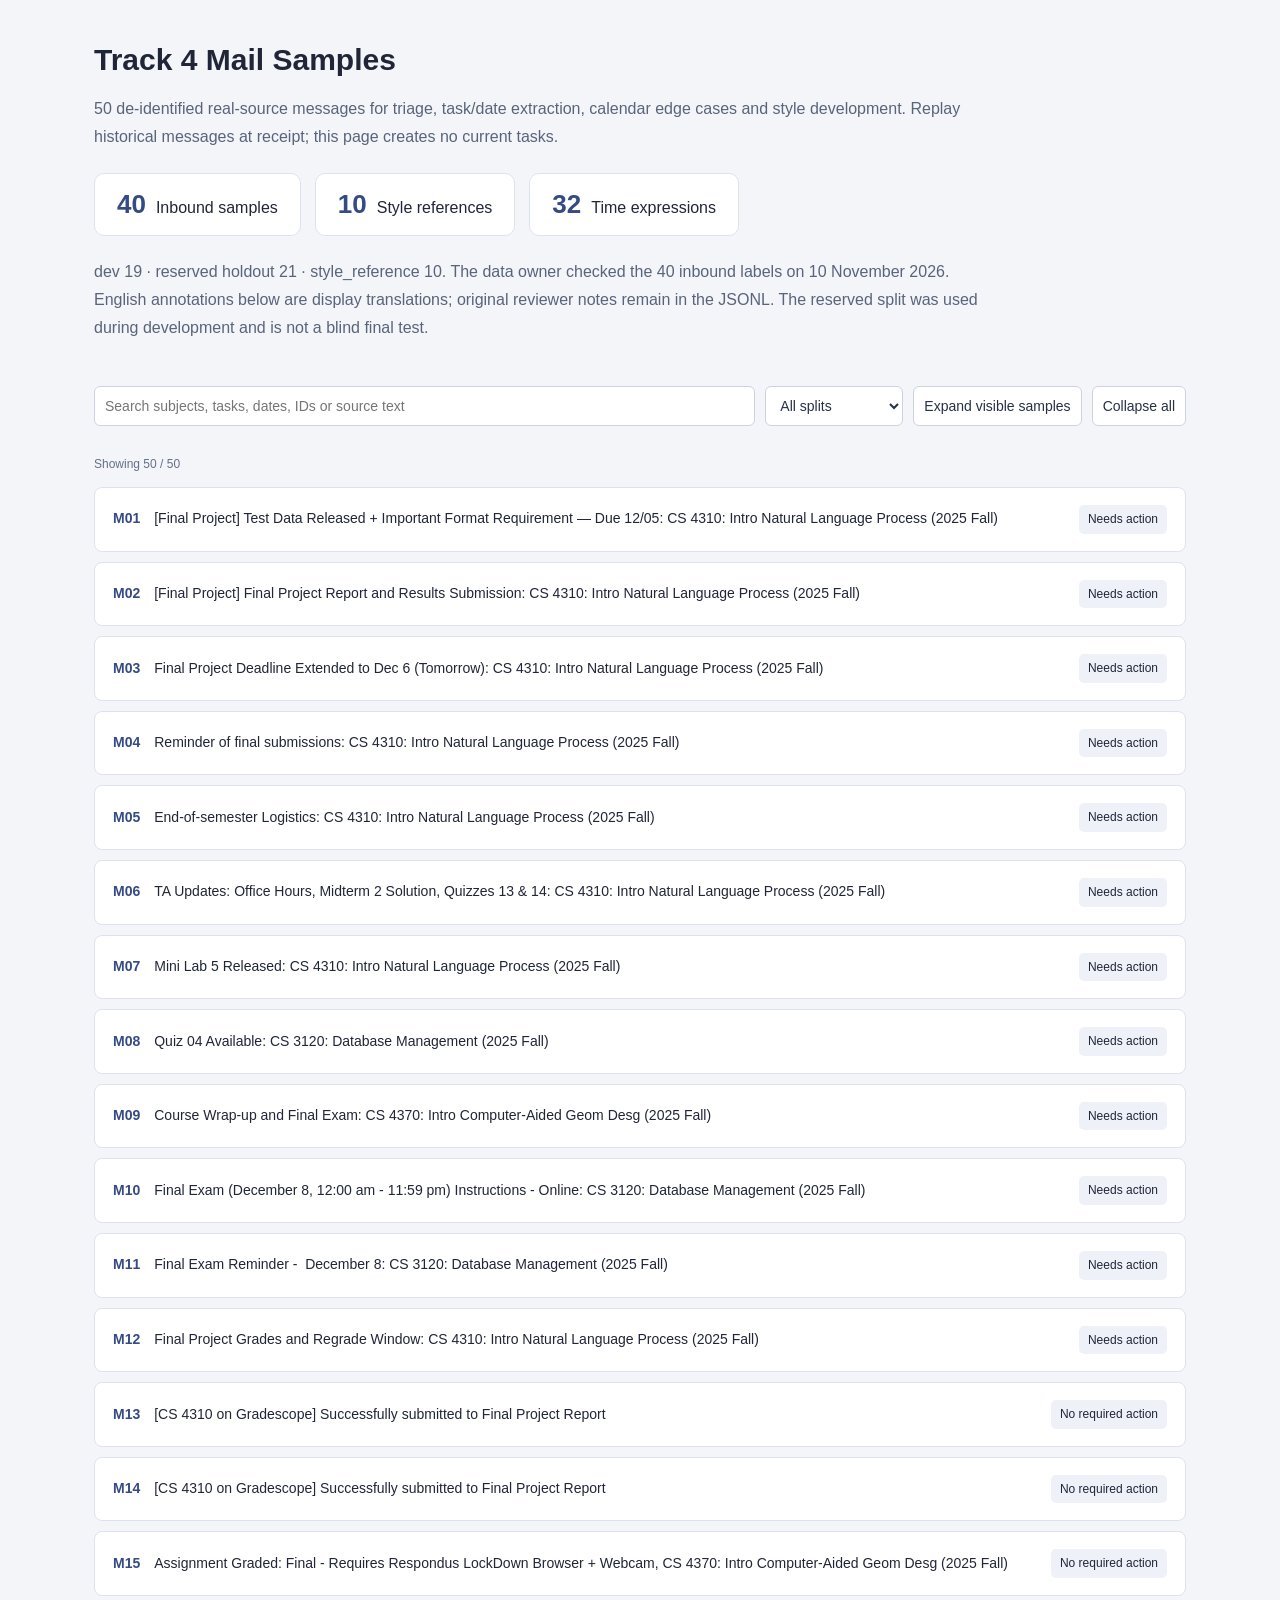
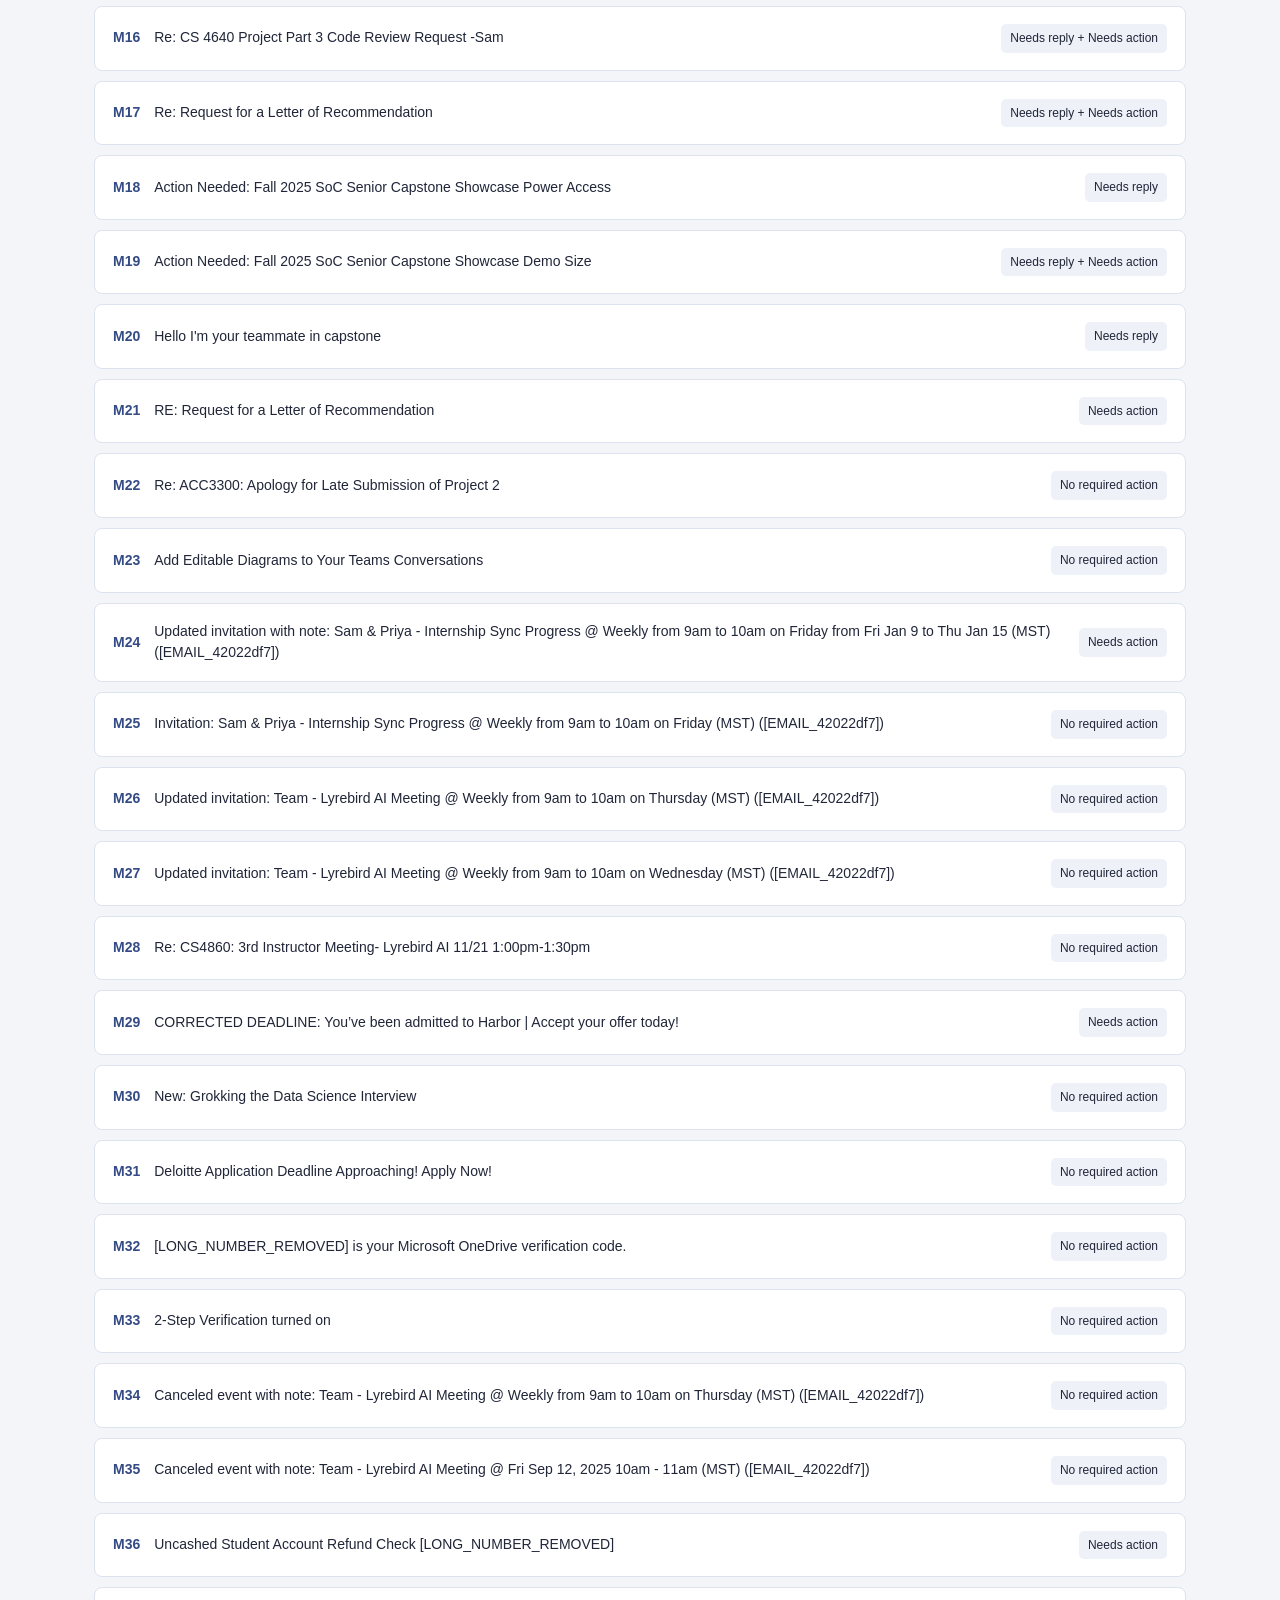
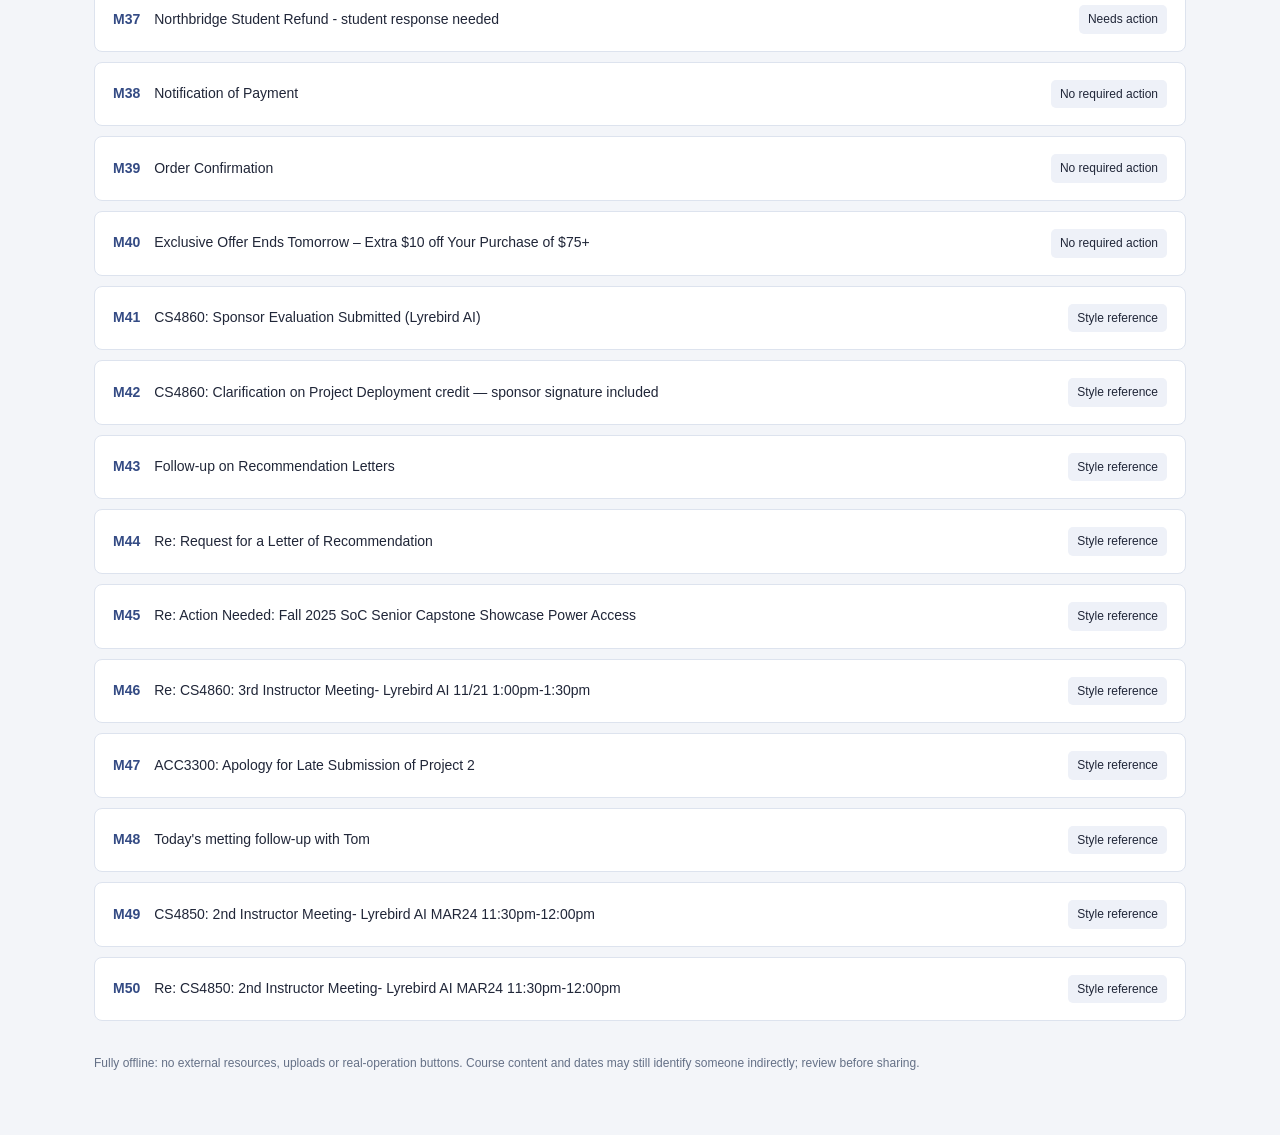
==== commit 58f8338d: "Prepare final submission and English sample documentation Fix Chinese verification-code and local ph" ====
--- a/data/samples_deidentified/sample_browser.html
+++ b/data/samples_deidentified/sample_browser.html
@@ -1,12 +1,25 @@
-<!doctype html><html lang="zh-CN"><head><meta charset="utf-8"><meta name="viewport" content="width=device-width,initial-scale=1"><meta http-equiv="Content-Security-Policy" content="default-src 'none'; style-src 'unsafe-inline'; script-src 'unsafe-inline'; connect-src 'none'; img-src 'none'"><title>Track 4 Mail Samples</title><style>
+<!doctype html><html lang="en"><head><meta charset="utf-8">
+<meta name="viewport" content="width=device-width,initial-scale=1">
+<meta http-equiv="Content-Security-Policy" content="default-src 'none'; style-src 'unsafe-inline'; script-src 'unsafe-inline'; connect-src 'none'; img-src 'none'">
+<title>Track 4 Mail Samples</title><style>
 :root{color-scheme:light;font-family:'Microsoft YaHei',Arial,sans-serif;color:#202638;background:#f3f5f9}*{box-sizing:border-box}body{margin:0}main{max-width:1140px;margin:40px auto;padding:0 24px}h1{font-size:30px;line-height:1.3;margin:0 0 14px}p{line-height:1.75}header{margin-bottom:28px}.lead{color:#59647a;max-width:900px}.stats{display:flex;gap:14px;flex-wrap:wrap;margin:22px 0}.stat{background:white;padding:15px 22px;border:1px solid #dde3ee;border-radius:10px;min-width:165px}.stat strong{font-size:26px;color:#344b84;margin-right:10px}.tools{position:sticky;top:0;z-index:2;padding:16px 0;background:#f3f5f9;display:flex;gap:10px;flex-wrap:wrap}input,select,button{font:inherit;font-size:14px;border:1px solid #cbd3e3;border-radius:6px;padding:10px;background:white;color:#263047}input{flex:1;min-width:230px}button{cursor:pointer}article{background:#fff;border:1px solid #dde3ee;border-radius:8px;margin:10px 0;overflow:hidden}summary{display:flex;gap:14px;align-items:center;padding:17px 18px;cursor:pointer;font-size:14px;line-height:1.55;list-style:none}summary>span:nth-child(2){flex:1}.id{font-weight:bold;color:#344b84}.pill{font-size:12px;white-space:nowrap;background:#eef1f8;padding:5px 9px;border-radius:5px}.inside{padding:0 22px 24px;border-top:1px solid #e9edf5}.meta{font-size:12px;color:#647086}.warning{background:#fff5dc;border-left:3px solid #ba8728;padding:10px 14px}h4{font-size:14px;margin:23px 0 10px}pre{white-space:pre-wrap;overflow-wrap:anywhere;background:#f7f8fb;font:13px/1.8 Consolas,'Microsoft YaHei',monospace;padding:18px;border-radius:6px}blockquote{border-left:3px solid #9baecf;padding:7px 14px;margin:15px 0;background:#f7f9fd;font-size:13px;white-space:pre-wrap}li{font-size:13px;line-height:1.8;margin:12px 0}.status{font-size:11px;color:#8b5e0e}footer{padding:25px 0;color:#647086;font-size:12px}@media(max-width:650px){main{margin:25px auto;padding:0 14px}summary{gap:9px;flex-wrap:wrap}.pill{margin-left:38px}h1{font-size:25px}}
-</style></head><body><main><header><h1>Track 4 Mail Samples</h1><p class="lead">50 封真实邮件，用于分类、任务与日期提取、日历风险和个人语气开发。所有建议标注仍待你复核；历史样本按收到时回放，不创建当前待办。</p><div class="stats"><div class="stat"><strong>40</strong>功能样本</div><div class="stat"><strong>10</strong>语气参考</div><div class="stat"><strong>32</strong>时间表达</div></div><p class="lead">dev 19 · 预留 holdout 21 · style_reference 10。正文经过裁剪和去标识；保留日期冲突与未知字段。可用 MBOX 原序号回查。关键词或服务商标签不直接当作真值。</p></header><div class="tools"><input id="search" placeholder="搜索课程、任务、日期、样本编号或正文"><select id="split"><option value="">全部用途</option><option>dev</option><option>holdout</option><option>style_reference</option></select><button id="open">展开可见样本</button><button id="close">收起全部</button></div><p id="count" class="meta">显示 50 / 50</p><article id="M01" data-split="dev" data-direction="inbound">
-<details><summary><span class="id">M01</span><span>[Final Project] Test Data Released + Important Format Requirement — Due 12/05: CS 4310: Intro Natural Language Process (2025 Fall)</span><span class="pill">需行动</span></summary>
-<div class="inside"><p class="meta">课程任务与截止日期 · dev · 2025-11-25T22:18:04+00:00<br>原 MBOX 序号 1704 · &quot;CS 4310: Intro Natural Language Process (2025 Fall)&quot; &lt;[EMAIL_20746ade]&gt;</p>
-<h4>Draft Annotation</h4><p><b>提交最终结果 JSON；遵守输出格式</b><br>提取最终结果文件任务；不把作业的 output 格式要求当作助理系统指令。</p>
-<p class="warning">待核对：年份由 2025 Fall 与邮件时间补足；截止时间和时区未注明</p>
-<blockquote>Deadline: 12/05</blockquote>
-<h4>Body View (de-identified, quotes and footers removed)</h4><pre>Hi Class,
+</style></head><body><main>
+<header><h1>Track 4 Mail Samples</h1>
+<p class="lead">50 de-identified real-source messages for triage, task/date extraction, calendar edge cases and style development. Replay historical messages at receipt; this page creates no current tasks.</p>
+<div class="stats"><div class="stat"><strong>40</strong>Inbound samples</div><div class="stat"><strong>10</strong>Style references</div><div class="stat"><strong>32</strong>Time expressions</div></div>
+<p class="lead">dev 19 &middot; reserved holdout 21 &middot; style_reference 10. The data owner checked the 40 inbound labels on 10 November 2026. English annotations below are display translations; original reviewer notes remain in the JSONL. The reserved split was used during development and is not a blind final test.</p></header>
+<div class="tools"><input id="search" aria-label="Search samples" placeholder="Search subjects, tasks, dates, IDs or source text">
+<select id="split" aria-label="Filter by split"><option value="">All splits</option><option>dev</option><option>holdout</option><option>style_reference</option></select>
+<button id="open">Expand visible samples</button><button id="close">Collapse all</button></div>
+<p id="count" class="meta">Showing 50 / 50</p>
+<article id="M01" data-split="dev" data-direction="inbound">
+<details><summary><span class="id">M01</span><span>[Final Project] Test Data Released + Important Format Requirement — Due 12/05: CS 4310: Intro Natural Language Process (2025 Fall)</span><span class="pill">Needs action</span></summary><div class="inside">
+<p class="meta">inbound &middot; dev &middot; 2025-11-25T22:18:04+00:00<br>Original MBOX ordinal 1704 &middot; &quot;CS 4310: Intro Natural Language Process (2025 Fall)&quot; &lt;[EMAIL_20746ade]&gt;</p>
+<h4>English reference annotation</h4>
+<p><b>Submit the final results JSON; follow the output format</b><br>Extract the results-file task; the assignment&#x27;s output-format rules are not instructions to the assistant.</p>
+<p class="warning">Check: Year inferred from &#x27;2025 Fall&#x27; and the mail date; time and time zone not stated</p>
+<h4>Source body (de-identified; quoted history and footers removed)</h4>
+<pre>Hi Class,
 
 We have released the final project test set. To make sure your submission is readable by our auto-grader, please pay attention to the following format requirements:
 
@@ -44,15 +57,19 @@
  [LINK_e72a5737]
 
 [LINK_cca930cb]</pre>
-<p class="meta">附件元数据：无 MIME 附件。未读取附件正文</p>
-<h4>Time Roles and Candidates</h4><ul><li><b>cs4310_final_results</b>：2025-12-05 <span class="status">candidate_needs_timezone</span><br><q>Deadline: 12/05</q><br>US course and matching project notices resolve 12/05 to December 5; no time supplied.</li></ul>
-<p class="meta">所有标签/日期均待用户复核；此页仅浏览，不提供发送或日历写入。</p></div></details></article><article id="M02" data-split="dev" data-direction="inbound">
-<details><summary><span class="id">M02</span><span>[Final Project] Final Project Report and Results Submission: CS 4310: Intro Natural Language Process (2025 Fall)</span><span class="pill">需行动</span></summary>
-<div class="inside"><p class="meta">课程任务与截止日期 · dev · 2025-12-03T06:40:15+00:00<br>原 MBOX 序号 1720 · &quot;CS 4310: Intro Natural Language Process (2025 Fall)&quot; &lt;[EMAIL_20746ade]&gt;</p>
-<h4>Draft Annotation</h4><p><b>分别提交报告和结果文件</b><br>拆分报告、结果文件两个子任务并关联同一项目；本文无新截止日期。</p>
-<p class="warning">待核对：正文提及附加说明，但本邮件没有实际 MIME 附件</p>
-<blockquote>Please make sure you complete both submissions</blockquote>
-<h4>Body View (de-identified, quotes and footers removed)</h4><pre>Hi everyone,
+<p class="meta">Attachment metadata: No MIME attachments. Attachment bodies not read.</p>
+<h4>Time roles and candidates</h4><ul>
+<li><b>cs4310_final_results</b>: 2025-12-05 not stated not stated <span class="status">candidate_needs_timezone</span><br><q>Deadline: 12/05</q><br>US course and matching project notices resolve 12/05 to December 5; no time supplied.</li>
+</ul>
+<p class="meta">Reference annotations are not execution approval. This viewer cannot send messages or write calendars.</p></div></details></article>
+<article id="M02" data-split="dev" data-direction="inbound">
+<details><summary><span class="id">M02</span><span>[Final Project] Final Project Report and Results Submission: CS 4310: Intro Natural Language Process (2025 Fall)</span><span class="pill">Needs action</span></summary><div class="inside">
+<p class="meta">inbound &middot; dev &middot; 2025-12-03T06:40:15+00:00<br>Original MBOX ordinal 1720 &middot; &quot;CS 4310: Intro Natural Language Process (2025 Fall)&quot; &lt;[EMAIL_20746ade]&gt;</p>
+<h4>English reference annotation</h4>
+<p><b>Submit the report and the results file separately</b><br>Split into report and results-file subtasks of the same project; no new deadline here.</p>
+<p class="warning">Check: The body mentions extra instructions, but this mail has no real MIME attachment</p>
+<h4>Source body (de-identified; quoted history and footers removed)</h4>
+<pre>Hi everyone,
 
 The submission portal for the Final Project Report on Gradescope is now open.
 
@@ -92,15 +109,16 @@
 Kevin
 
 [LINK_cca930cb]</pre>
-<p class="meta">附件元数据：无 MIME 附件。未读取附件正文</p>
-
-<p class="meta">所有标签/日期均待用户复核；此页仅浏览，不提供发送或日历写入。</p></div></details></article><article id="M03" data-split="dev" data-direction="inbound">
-<details><summary><span class="id">M03</span><span>Final Project Deadline Extended to Dec 6 (Tomorrow): CS 4310: Intro Natural Language Process (2025 Fall)</span><span class="pill">需行动</span></summary>
-<div class="inside"><p class="meta">日期冲突与延期 · dev · 2025-12-06T04:37:05+00:00<br>原 MBOX 序号 1679 · &quot;CS 4310: Intro Natural Language Process (2025 Fall)&quot; &lt;[EMAIL_20746ade]&gt;</p>
-<h4>Draft Annotation</h4><p><b>最终项目延期 24 小时</b><br>标记延期声明及日期/星期矛盾；保留旧日期与新候选，不自动改日历。</p>
-<p class="warning">待核对：2025-12-06 是周六；Friday 与日期冲突；Tomorrow 须按课程时区核对</p>
-<blockquote>New deadline: Friday, Dec 6, 11:59 PM</blockquote>
-<h4>Body View (de-identified, quotes and footers removed)</h4><pre>Hi everyone,
+<p class="meta">Attachment metadata: No MIME attachments. Attachment bodies not read.</p>
+<p class="meta">Reference annotations are not execution approval. This viewer cannot send messages or write calendars.</p></div></details></article>
+<article id="M03" data-split="dev" data-direction="inbound">
+<details><summary><span class="id">M03</span><span>Final Project Deadline Extended to Dec 6 (Tomorrow): CS 4310: Intro Natural Language Process (2025 Fall)</span><span class="pill">Needs action</span></summary><div class="inside">
+<p class="meta">inbound &middot; dev &middot; 2025-12-06T04:37:05+00:00<br>Original MBOX ordinal 1679 &middot; &quot;CS 4310: Intro Natural Language Process (2025 Fall)&quot; &lt;[EMAIL_20746ade]&gt;</p>
+<h4>English reference annotation</h4>
+<p><b>Final project extended by 24 hours</b><br>Flag the extension and the weekday/date conflict; keep the old date and the new candidate; never change the calendar automatically.</p>
+<p class="warning">Check: 2025-12-06 is a Saturday; &#x27;Friday&#x27; conflicts with the date; &#x27;Tomorrow&#x27; must be checked in the course time zone</p>
+<h4>Source body (de-identified; quoted history and footers removed)</h4>
+<pre>Hi everyone,
 
 We are granting a 24-hour extension for the final project submission (both the results JSON file and the final report).
 
@@ -128,52 +146,70 @@
 Kevin
 
 [LINK_cca930cb]</pre>
-<p class="meta">附件元数据：无 MIME 附件。未读取附件正文</p>
-<h4>Time Roles and Candidates</h4><ul><li><b>cs4310_final_results</b>：2025-12-06 23:59 <span class="status">conflict_weekday_date</span><br><q>New deadline: Friday, Dec 6, 11:59 PM</q><br>2025-12-06 is Saturday; date is a candidate, not a resolved deadline. Applies to results and report.</li><li><b>cs4310_final_report</b>：2025-12-06 23:59 <span class="status">conflict_weekday_date</span><br><q>New deadline: Friday, Dec 6, 11:59 PM</q><br>Same announcement as results file; retain separate deliverable completion states.</li></ul>
-<p class="meta">所有标签/日期均待用户复核；此页仅浏览，不提供发送或日历写入。</p></div></details></article><article id="M04" data-split="dev" data-direction="inbound">
-<details><summary><span class="id">M04</span><span>Reminder of final submissions: CS 4310: Intro Natural Language Process (2025 Fall)</span><span class="pill">需行动</span></summary>
-<div class="inside"><p class="meta">相对日期与多任务 · dev · 2025-12-06T01:08:15+00:00<br>原 MBOX 序号 1688 · &quot;CS 4310: Intro Natural Language Process (2025 Fall)&quot; &lt;[EMAIL_20746ade]&gt;</p>
-<h4>Draft Annotation</h4><p><b>最终项目、Mini Lab 5 当天截止</b><br>提取两个任务；today 使用课程本地的邮件到达日期，不用运行当天。</p>
-<p class="warning">待核对：邮件 UTC 为 12/06，本地可能是 12/05；课程时区未获独立确认</p>
-<blockquote>both the final project and mini lab 5 are due today</blockquote>
-<h4>Body View (de-identified, quotes and footers removed)</h4><pre>Hi all, 
+<p class="meta">Attachment metadata: No MIME attachments. Attachment bodies not read.</p>
+<h4>Time roles and candidates</h4><ul>
+<li><b>cs4310_final_results</b>: 2025-12-06 23:59 not stated <span class="status">conflict_weekday_date</span><br><q>New deadline: Friday, Dec 6, 11:59 PM</q><br>2025-12-06 is Saturday; date is a candidate, not a resolved deadline. Applies to results and report.</li>
+<li><b>cs4310_final_report</b>: 2025-12-06 23:59 not stated <span class="status">conflict_weekday_date</span><br><q>New deadline: Friday, Dec 6, 11:59 PM</q><br>Same announcement as results file; retain separate deliverable completion states.</li>
+</ul>
+<p class="meta">Reference annotations are not execution approval. This viewer cannot send messages or write calendars.</p></div></details></article>
+<article id="M04" data-split="dev" data-direction="inbound">
+<details><summary><span class="id">M04</span><span>Reminder of final submissions: CS 4310: Intro Natural Language Process (2025 Fall)</span><span class="pill">Needs action</span></summary><div class="inside">
+<p class="meta">inbound &middot; dev &middot; 2025-12-06T01:08:15+00:00<br>Original MBOX ordinal 1688 &middot; &quot;CS 4310: Intro Natural Language Process (2025 Fall)&quot; &lt;[EMAIL_20746ade]&gt;</p>
+<h4>English reference annotation</h4>
+<p><b>Final project and Mini Lab 5 due today</b><br>Extract two tasks; &#x27;today&#x27; means the course-local receipt date, not the day the app runs.</p>
+<p class="warning">Check: Mail is 12/06 in UTC, possibly 12/05 locally; course time zone not independently confirmed</p>
+<h4>Source body (de-identified; quoted history and footers removed)</h4>
+<pre>Hi all,&#32;
 
 this is a friendly reminder that both the final project and mini lab 5 are due today. Per the course policy, you must request extensions before the deadline. Any late submissions without prior approval of extensions or valid causes will not be accepted and will result in a zero.
 
 Prof. Duarte
 
 [LINK_cca930cb]</pre>
-<p class="meta">附件元数据：无 MIME 附件。未读取附件正文</p>
-<h4>Time Roles and Candidates</h4><ul><li><b>cs4310_final_results</b>：未解析为确定日期 <span class="status">unresolved_source_timezone</span><br><q>both the final project and mini lab 5 are due today</q><br>UTC receipt is Dec 6. If course timezone is Etc/GMT+7, local receipt is Dec 5. Do not use current date.</li><li><b>cs4310_minilab5</b>：未解析为确定日期 <span class="status">unresolved_source_timezone</span><br><q>both the final project and mini lab 5 are due today</q><br>UTC receipt is Dec 6. If course timezone is Etc/GMT+7, local receipt is Dec 5. Do not use current date.</li></ul>
-<p class="meta">所有标签/日期均待用户复核；此页仅浏览，不提供发送或日历写入。</p></div></details></article><article id="M05" data-split="dev" data-direction="inbound">
-<details><summary><span class="id">M05</span><span>End-of-semester Logistics: CS 4310: Intro Natural Language Process (2025 Fall)</span><span class="pill">需行动</span></summary>
-<div class="inside"><p class="meta">相对日期与多任务 · dev · 2025-12-02T04:11:20+00:00<br>原 MBOX 序号 1726 · &quot;CS 4310: Intro Natural Language Process (2025 Fall)&quot; &lt;[EMAIL_20746ade]&gt;</p>
-<h4>Draft Annotation</h4><p><b>项目、实验、两个 Quiz；线上课安排</b><br>拆分最终项目、Mini Lab 5、Quiz 13、Quiz 14；12/03 讲课是事件。</p>
-<p class="warning">待核对：12/05 未注明时刻；Zoom 讲课不能当作提交截止</p>
-<blockquote>Final submissions:</blockquote>
-<h4>Body View (de-identified, quotes and footers removed)</h4><pre>Hello everyone, 
-
-Thank you all for sticking with the course, and we are now almost ready for an end-of-semester celebration! Here are some logistics: 
-
-Final submissions: 
-1. The final project (Due 12/05) should contain a final test data output JSON file and a GitHub repo link for your code. In your GitHub repo, there should be a clear README file on how your agent works (e.g., what are the three (minimal) components, and what are some additional highlights? How did you develop/evaluate your agent along the way?), as well as instructions on how we can run your agent on a new test case. The TA will make a separate annoucement on the submission portal soon. 
+<p class="meta">Attachment metadata: No MIME attachments. Attachment bodies not read.</p>
+<h4>Time roles and candidates</h4><ul>
+<li><b>cs4310_final_results</b>: 2025-12-05 not stated not stated <span class="status">unresolved_source_timezone</span><br><q>both the final project and mini lab 5 are due today</q><br>UTC receipt is Dec 6. If course timezone is Etc/GMT+7, local receipt is Dec 5. Do not use current date.</li>
+<li><b>cs4310_minilab5</b>: 2025-12-05 not stated not stated <span class="status">unresolved_source_timezone</span><br><q>both the final project and mini lab 5 are due today</q><br>UTC receipt is Dec 6. If course timezone is Etc/GMT+7, local receipt is Dec 5. Do not use current date.</li>
+</ul>
+<p class="meta">Reference annotations are not execution approval. This viewer cannot send messages or write calendars.</p></div></details></article>
+<article id="M05" data-split="dev" data-direction="inbound">
+<details><summary><span class="id">M05</span><span>End-of-semester Logistics: CS 4310: Intro Natural Language Process (2025 Fall)</span><span class="pill">Needs action</span></summary><div class="inside">
+<p class="meta">inbound &middot; dev &middot; 2025-12-02T04:11:20+00:00<br>Original MBOX ordinal 1726 &middot; &quot;CS 4310: Intro Natural Language Process (2025 Fall)&quot; &lt;[EMAIL_20746ade]&gt;</p>
+<h4>English reference annotation</h4>
+<p><b>Project, lab, two quizzes; online lecture logistics</b><br>Split into final project, Mini Lab 5, Quiz 13 and Quiz 14; the 12/03 lecture is an event.</p>
+<p class="warning">Check: No time given for 12/05; the Zoom lecture is not a submission deadline</p>
+<h4>Source body (de-identified; quoted history and footers removed)</h4>
+<pre>Hello everyone,&#32;
+
+Thank you all for sticking with the course, and we are now almost ready for an end-of-semester celebration! Here are some logistics:&#32;
+
+Final submissions:&#32;
+1. The final project (Due 12/05) should contain a final test data output JSON file and a GitHub repo link for your code. In your GitHub repo, there should be a clear README file on how your agent works (e.g., what are the three (minimal) components, and what are some additional highlights? How did you develop/evaluate your agent along the way?), as well as instructions on how we can run your agent on a new test case. The TA will make a separate annoucement on the submission portal soon.&#32;
 2. Mini Lab 5 (Due 12/05)
-3. Quiz 13 and 14 will later be released and remain open until 12/05. 
-
-The Wednesday (12/03) lecture will be held solely on Zoom ([[LINK_faa04edb] ([LINK_74e1b6f3] We will continue to discuss LLM trustworthiness. Please reach out to me or the TA with any potential questions. 
+3. Quiz 13 and 14 will later be released and remain open until 12/05.&#32;
+
+The Wednesday (12/03) lecture will be held solely on Zoom ([[LINK_faa04edb] ([LINK_74e1b6f3] We will continue to discuss LLM trustworthiness. Please reach out to me or the TA with any potential questions.&#32;
 
 Thanks, Prof. Duarte
 
 [LINK_cca930cb]</pre>
-<p class="meta">附件元数据：无 MIME 附件。未读取附件正文</p>
-<h4>Time Roles and Candidates</h4><ul><li><b>cs4310_final_results</b>：2025-12-05 <span class="status">candidate_needs_timezone</span><br><q>The final project (Due 12/05)</q><br>No time supplied; report/result component details must be reconciled with other project messages.</li><li><b>cs4310_minilab5</b>：2025-12-05 <span class="status">candidate_needs_timezone</span><br><q>Mini Lab 5 (Due 12/05)</q><br>No time supplied; report/result component details must be reconciled with other project messages.</li><li><b>cs4310_quiz13</b>：2025-12-05 <span class="status">candidate_needs_timezone</span><br><q>Quiz 13 and 14 will later be released and remain open until 12/05.</q><br>No time supplied; report/result component details must be reconciled with other project messages.</li><li><b>cs4310_quiz14</b>：2025-12-05 <span class="status">candidate_needs_timezone</span><br><q>Quiz 13 and 14 will later be released and remain open until 12/05.</q><br>No time supplied; report/result component details must be reconciled with other project messages.</li><li><b>cs4310_lecture_1203</b>：2025-12-03 <span class="status">candidate_needs_timezone</span><br><q>The Wednesday (12/03) lecture will be held solely on Zoom</q><br>Event, not a task deadline; start time absent.</li></ul>
-<p class="meta">所有标签/日期均待用户复核；此页仅浏览，不提供发送或日历写入。</p></div></details></article><article id="M06" data-split="dev" data-direction="inbound">
-<details><summary><span class="id">M06</span><span>TA Updates: Office Hours, Midterm 2 Solution, Quizzes 13 &amp; 14: CS 4310: Intro Natural Language Process (2025 Fall)</span><span class="pill">需行动</span></summary>
-<div class="inside"><p class="meta">相对日期与多任务 · dev · 2025-12-02T05:47:04+00:00<br>原 MBOX 序号 1767 · &quot;CS 4310: Intro Natural Language Process (2025 Fall)&quot; &lt;[EMAIL_20746ade]&gt;</p>
-<h4>Draft Annotation</h4><p><b>完成 Quiz 13 和 Quiz 14</b><br>保留两个 Quiz；office hours 停开是通知，不据此删除用户事件。</p>
-<p class="warning">待核对：截止时间未注明；this week 需要课程本地周界</p>
-<blockquote>Both quizzes are due on 12/05.</blockquote>
-<h4>Body View (de-identified, quotes and footers removed)</h4><pre>Hi everyone,
+<p class="meta">Attachment metadata: No MIME attachments. Attachment bodies not read.</p>
+<h4>Time roles and candidates</h4><ul>
+<li><b>cs4310_final_results</b>: 2025-12-05 not stated not stated <span class="status">candidate_needs_timezone</span><br><q>The final project (Due 12/05)</q><br>No time supplied; report/result component details must be reconciled with other project messages.</li>
+<li><b>cs4310_minilab5</b>: 2025-12-05 not stated not stated <span class="status">candidate_needs_timezone</span><br><q>Mini Lab 5 (Due 12/05)</q><br>No time supplied; report/result component details must be reconciled with other project messages.</li>
+<li><b>cs4310_quiz13</b>: 2025-12-05 not stated not stated <span class="status">candidate_needs_timezone</span><br><q>Quiz 13 and 14 will later be released and remain open until 12/05.</q><br>No time supplied; report/result component details must be reconciled with other project messages.</li>
+<li><b>cs4310_quiz14</b>: 2025-12-05 not stated not stated <span class="status">candidate_needs_timezone</span><br><q>Quiz 13 and 14 will later be released and remain open until 12/05.</q><br>No time supplied; report/result component details must be reconciled with other project messages.</li>
+<li><b>cs4310_lecture_1203</b>: 2025-12-03 not stated not stated <span class="status">candidate_needs_timezone</span><br><q>The Wednesday (12/03) lecture will be held solely on Zoom</q><br>Event, not a task deadline; start time absent.</li>
+</ul>
+<p class="meta">Reference annotations are not execution approval. This viewer cannot send messages or write calendars.</p></div></details></article>
+<article id="M06" data-split="dev" data-direction="inbound">
+<details><summary><span class="id">M06</span><span>TA Updates: Office Hours, Midterm 2 Solution, Quizzes 13 &amp; 14: CS 4310: Intro Natural Language Process (2025 Fall)</span><span class="pill">Needs action</span></summary><div class="inside">
+<p class="meta">inbound &middot; dev &middot; 2025-12-02T05:47:04+00:00<br>Original MBOX ordinal 1767 &middot; &quot;CS 4310: Intro Natural Language Process (2025 Fall)&quot; &lt;[EMAIL_20746ade]&gt;</p>
+<h4>English reference annotation</h4>
+<p><b>Complete Quiz 13 and Quiz 14</b><br>Keep both quizzes; cancelled office hours are a notice and never delete your events.</p>
+<p class="warning">Check: Due time not stated; &#x27;this week&#x27; needs the course-local week</p>
+<h4>Source body (de-identified; quoted history and footers removed)</h4>
+<pre>Hi everyone,
 
 A few quick updates:
 
@@ -197,33 +233,42 @@
  [LINK_e72a5737]
 
 [LINK_cca930cb]</pre>
-<p class="meta">附件元数据：无 MIME 附件。未读取附件正文</p>
-<h4>Time Roles and Candidates</h4><ul><li><b>cs4310_quiz13</b>：2025-12-05 <span class="status">candidate_needs_timezone</span><br><q>Both quizzes are due on 12/05.</q><br>No time supplied; deduplicate against end-of-semester logistics.</li><li><b>cs4310_quiz14</b>：2025-12-05 <span class="status">candidate_needs_timezone</span><br><q>Both quizzes are due on 12/05.</q><br>No time supplied; deduplicate against end-of-semester logistics.</li></ul>
-<p class="meta">所有标签/日期均待用户复核；此页仅浏览，不提供发送或日历写入。</p></div></details></article><article id="M07" data-split="dev" data-direction="inbound">
-<details><summary><span class="id">M07</span><span>Mini Lab 5 Released: CS 4310: Intro Natural Language Process (2025 Fall)</span><span class="pill">需行动</span></summary>
-<div class="inside"><p class="meta">课程任务与截止日期 · dev · 2025-11-19T17:39:29+00:00<br>原 MBOX 序号 1866 · &quot;CS 4310: Intro Natural Language Process (2025 Fall)&quot; &lt;[EMAIL_20746ade]&gt;</p>
-<h4>Draft Annotation</h4><p><b>完成并提交 Mini Lab 5</b><br>提取实验、日期、时刻；正文链接文件与 MIME 附件区分。</p>
-<p class="warning">待核对：时区未注明</p>
-<blockquote>Due: 12/05 11:59 PM.</blockquote>
-<h4>Body View (de-identified, quotes and footers removed)</h4><pre>Hi class,
+<p class="meta">Attachment metadata: No MIME attachments. Attachment bodies not read.</p>
+<h4>Time roles and candidates</h4><ul>
+<li><b>cs4310_quiz13</b>: 2025-12-05 not stated not stated <span class="status">candidate_needs_timezone</span><br><q>Both quizzes are due on 12/05.</q><br>No time supplied; deduplicate against end-of-semester logistics.</li>
+<li><b>cs4310_quiz14</b>: 2025-12-05 not stated not stated <span class="status">candidate_needs_timezone</span><br><q>Both quizzes are due on 12/05.</q><br>No time supplied; deduplicate against end-of-semester logistics.</li>
+</ul>
+<p class="meta">Reference annotations are not execution approval. This viewer cannot send messages or write calendars.</p></div></details></article>
+<article id="M07" data-split="dev" data-direction="inbound">
+<details><summary><span class="id">M07</span><span>Mini Lab 5 Released: CS 4310: Intro Natural Language Process (2025 Fall)</span><span class="pill">Needs action</span></summary><div class="inside">
+<p class="meta">inbound &middot; dev &middot; 2025-11-19T17:39:29+00:00<br>Original MBOX ordinal 1866 &middot; &quot;CS 4310: Intro Natural Language Process (2025 Fall)&quot; &lt;[EMAIL_20746ade]&gt;</p>
+<h4>English reference annotation</h4>
+<p><b>Complete and submit Mini Lab 5</b><br>Extract the lab, date and time; tell linked files in the body apart from MIME attachments.</p>
+<p class="warning">Check: Time zone not stated</p>
+<h4>Source body (de-identified; quoted history and footers removed)</h4>
+<pre>Hi class,
 
 Mini Lab 5 is now available. Please download the attached file, get started, and submit your work on Gradescope. Due: 12/05 11:59 PM.
 
 Kevin
 
 File Included: mini_lab5.ipynb - 36.2 KB
- [LINK_e72a5737] 
+ [LINK_e72a5737]&#32;
 
 [LINK_cca930cb]</pre>
-<p class="meta">附件元数据：无 MIME 附件。未读取附件正文</p>
-<h4>Time Roles and Candidates</h4><ul><li><b>cs4310_minilab5</b>：2025-12-05 23:59 <span class="status">candidate_needs_timezone</span><br><q>Due: 12/05 11:59 PM.</q><br>Due time given here, missing from later logistics; keep evidence from both.</li></ul>
-<p class="meta">所有标签/日期均待用户复核；此页仅浏览，不提供发送或日历写入。</p></div></details></article><article id="M08" data-split="holdout" data-direction="inbound">
-<details><summary><span class="id">M08</span><span>Quiz 04 Available: CS 3120: Database Management (2025 Fall)</span><span class="pill">需行动</span></summary>
-<div class="inside"><p class="meta">课程任务与截止日期 · holdout · 2025-12-01T23:21:52+00:00<br>原 MBOX 序号 1737 · &quot;CS 3120: Database Management (2025 Fall)&quot; &lt;[EMAIL_20746ade]&gt;</p>
-<h4>Draft Annotation</h4><p><b>完成数据库 Quiz 04</b><br>提取课程、Quiz、日期、时间。</p>
-<p class="warning">待核对：年份由 2025 Fall 补足；时区未注明</p>
-<blockquote>due on December 3 at 11:59 PM</blockquote>
-<h4>Body View (de-identified, quotes and footers removed)</h4><pre>Dear Students,
+<p class="meta">Attachment metadata: No MIME attachments. Attachment bodies not read.</p>
+<h4>Time roles and candidates</h4><ul>
+<li><b>cs4310_minilab5</b>: 2025-12-05 23:59 not stated <span class="status">candidate_needs_timezone</span><br><q>Due: 12/05 11:59 PM.</q><br>Due time given here, missing from later logistics; keep evidence from both.</li>
+</ul>
+<p class="meta">Reference annotations are not execution approval. This viewer cannot send messages or write calendars.</p></div></details></article>
+<article id="M08" data-split="holdout" data-direction="inbound">
+<details><summary><span class="id">M08</span><span>Quiz 04 Available: CS 3120: Database Management (2025 Fall)</span><span class="pill">Needs action</span></summary><div class="inside">
+<p class="meta">inbound &middot; holdout &middot; 2025-12-01T23:21:52+00:00<br>Original MBOX ordinal 1737 &middot; &quot;CS 3120: Database Management (2025 Fall)&quot; &lt;[EMAIL_20746ade]&gt;</p>
+<h4>English reference annotation</h4>
+<p><b>Complete database Quiz 04</b><br>Extract course, quiz, date and time.</p>
+<p class="warning">Check: Year inferred from &#x27;2025 Fall&#x27;; time zone not stated</p>
+<h4>Source body (de-identified; quoted history and footers removed)</h4>
+<pre>Dear Students,
 
 Quiz 04 is now available and will be due on December 3 at 11:59 PM. It covers the topics from Weeks 12 and 13, including Transactions and Query Optimization.
 
@@ -232,15 +277,19 @@
 Dr. Lam
 
 [LINK_cca930cb]</pre>
-<p class="meta">附件元数据：无 MIME 附件。未读取附件正文</p>
-<h4>Time Roles and Candidates</h4><ul><li><b>cs3120_quiz4</b>：2025-12-03 23:59 <span class="status">candidate_needs_timezone</span><br><q>due on December 3 at 11:59 PM</q><br></li></ul>
-<p class="meta">所有标签/日期均待用户复核；此页仅浏览，不提供发送或日历写入。</p></div></details></article><article id="M09" data-split="holdout" data-direction="inbound">
-<details><summary><span class="id">M09</span><span>Course Wrap-up and Final Exam: CS 4370: Intro Computer-Aided Geom Desg (2025 Fall)</span><span class="pill">需行动</span></summary>
-<div class="inside"><p class="meta">课程任务与截止日期 · holdout · 2025-12-02T21:44:34+00:00<br>原 MBOX 序号 1637 · &quot;CS 4370: Intro Computer-Aided Geom Desg (2025 Fall)&quot; &lt;[EMAIL_20746ade]&gt;</p>
-<h4>Draft Annotation</h4><p><b>完成全部提交并参加期末考试</b><br>保留 23:50；另提取 12/10 09:50 考试及 75 分钟时长。</p>
-<p class="warning">待核对：时区未注明；不能把 23:50 改写成惯例 23:59</p>
-<blockquote>All submissions must be uploaded to Canvas by Friday, Dec 5 at 11:50pm.</blockquote>
-<h4>Body View (de-identified, quotes and footers removed)</h4><pre>Hello CS 4370ers,
+<p class="meta">Attachment metadata: No MIME attachments. Attachment bodies not read.</p>
+<h4>Time roles and candidates</h4><ul>
+<li><b>cs3120_quiz4</b>: 2025-12-03 23:59 not stated <span class="status">candidate_needs_timezone</span><br><q>due on December 3 at 11:59 PM</q><br></li>
+</ul>
+<p class="meta">Reference annotations are not execution approval. This viewer cannot send messages or write calendars.</p></div></details></article>
+<article id="M09" data-split="holdout" data-direction="inbound">
+<details><summary><span class="id">M09</span><span>Course Wrap-up and Final Exam: CS 4370: Intro Computer-Aided Geom Desg (2025 Fall)</span><span class="pill">Needs action</span></summary><div class="inside">
+<p class="meta">inbound &middot; holdout &middot; 2025-12-02T21:44:34+00:00<br>Original MBOX ordinal 1637 &middot; &quot;CS 4370: Intro Computer-Aided Geom Desg (2025 Fall)&quot; &lt;[EMAIL_20746ade]&gt;</p>
+<h4>English reference annotation</h4>
+<p><b>Finish all submissions and take the final exam</b><br>Keep 23:50; also extract the 12/10 09:50 exam and its 75-minute duration.</p>
+<p class="warning">Check: Time zone not stated; do not round 23:50 to the usual 23:59</p>
+<h4>Source body (de-identified; quoted history and footers removed)</h4>
+<pre>Hello CS 4370ers,
 
 On Wednesday we will review the mock final document and I am happy to discuss any material that is not clear.
 
@@ -264,15 +313,20 @@
 Elena Hart, PhD
 
 [LINK_cca930cb]</pre>
-<p class="meta">附件元数据：无 MIME 附件。未读取附件正文</p>
-<h4>Time Roles and Candidates</h4><ul><li><b>cs4370_all_submissions</b>：2025-12-05 23:50 <span class="status">candidate_needs_timezone</span><br><q>All submissions must be uploaded to Canvas by Friday, Dec 5 at 11:50pm.</q><br>Do not round to 23:59. Imported email evidence only; no LMS request.</li><li><b>cs4370_final</b>：2025-12-10 09:50 <span class="status">candidate_needs_timezone</span><br><q>The final exam is on Wednesday, Dec 10 at 9:50am.</q><br>75 minutes provided later in the same message.</li></ul>
-<p class="meta">所有标签/日期均待用户复核；此页仅浏览，不提供发送或日历写入。</p></div></details></article><article id="M10" data-split="holdout" data-direction="inbound">
-<details><summary><span class="id">M10</span><span>Final Exam (December 8, 12:00 am - 11:59 pm) Instructions - Online: CS 3120: Database Management (2025 Fall)</span><span class="pill">需行动</span></summary>
-<div class="inside"><p class="meta">考试时间窗与重复 · holdout · 2025-12-01T23:35:13+00:00<br>原 MBOX 序号 1727 · &quot;CS 3120: Database Management (2025 Fall)&quot; &lt;[EMAIL_20746ade]&gt;</p>
-<h4>Draft Annotation</h4><p><b>在考试开放窗内完成 75 分钟考试</b><br>区分可参加时间窗与实际考试时长；规划占用 75 分钟。</p>
-<p class="warning">待核对：时区未注明；全日开放不等于整日忙碌</p>
-<blockquote>Availability Window: December 8 (12:00 AM) – December 8 (11:59 PM)</blockquote>
-<h4>Body View (de-identified, quotes and footers removed)</h4><pre>Dear Students, 
+<p class="meta">Attachment metadata: No MIME attachments. Attachment bodies not read.</p>
+<h4>Time roles and candidates</h4><ul>
+<li><b>cs4370_all_submissions</b>: 2025-12-05 23:50 not stated <span class="status">candidate_needs_timezone</span><br><q>All submissions must be uploaded to Canvas by Friday, Dec 5 at 11:50pm.</q><br>Do not round to 23:59. Imported email evidence only; no LMS request.</li>
+<li><b>cs4370_final</b>: 2025-12-10 09:50 not stated <span class="status">candidate_needs_timezone</span><br><q>The final exam is on Wednesday, Dec 10 at 9:50am.</q><br>75 minutes provided later in the same message.</li>
+</ul>
+<p class="meta">Reference annotations are not execution approval. This viewer cannot send messages or write calendars.</p></div></details></article>
+<article id="M10" data-split="holdout" data-direction="inbound">
+<details><summary><span class="id">M10</span><span>Final Exam (December 8, 12:00 am - 11:59 pm) Instructions - Online: CS 3120: Database Management (2025 Fall)</span><span class="pill">Needs action</span></summary><div class="inside">
+<p class="meta">inbound &middot; holdout &middot; 2025-12-01T23:35:13+00:00<br>Original MBOX ordinal 1727 &middot; &quot;CS 3120: Database Management (2025 Fall)&quot; &lt;[EMAIL_20746ade]&gt;</p>
+<h4>English reference annotation</h4>
+<p><b>Take the 75-minute exam within its availability window</b><br>Separate the availability window from the exam duration; planning reserves 75 minutes.</p>
+<p class="warning">Check: Time zone not stated; an all-day window is not an all-day busy block</p>
+<h4>Source body (de-identified; quoted history and footers removed)</h4>
+<pre>Dear Students,&#32;
 
 Please carefully review the instructions for the final exam below:
 
@@ -303,20 +357,24 @@
 
 * Academic integrity policies strictly apply.
 
-Best, 
+Best,&#32;
 
 Dr. Lam
 
 [LINK_cca930cb]</pre>
-<p class="meta">附件元数据：无 MIME 附件。未读取附件正文</p>
-<h4>Time Roles and Candidates</h4><ul><li><b>cs3120_final</b>：2025-12-08 00:00 <span class="status">candidate_needs_timezone</span><br><q>Availability Window: December 8 (12:00 AM) – December 8 (11:59 PM)</q><br>Open window is not busy duration; same exam in two messages.</li></ul>
-<p class="meta">所有标签/日期均待用户复核；此页仅浏览，不提供发送或日历写入。</p></div></details></article><article id="M11" data-split="holdout" data-direction="inbound">
-<details><summary><span class="id">M11</span><span>Final Exam Reminder -  December 8: CS 3120: Database Management (2025 Fall)</span><span class="pill">需行动</span></summary>
-<div class="inside"><p class="meta">考试时间窗与重复 · holdout · 2025-12-08T01:57:20+00:00<br>原 MBOX 序号 1515 · &quot;CS 3120: Database Management (2025 Fall)&quot; &lt;[EMAIL_20746ade]&gt;</p>
-<h4>Draft Annotation</h4><p><b>期末考试重复提醒</b><br>与早前期末通知合并为同一考试，保留两个来源。</p>
-<p class="warning">待核对：时区未注明</p>
-<blockquote>Duration: 75 minutes</blockquote>
-<h4>Body View (de-identified, quotes and footers removed)</h4><pre>Dear Students, 
+<p class="meta">Attachment metadata: No MIME attachments. Attachment bodies not read.</p>
+<h4>Time roles and candidates</h4><ul>
+<li><b>cs3120_final</b>: 2025-12-08 23:59 not stated <span class="status">candidate_needs_timezone</span><br><q>Availability Window: December 8 (12:00 AM) – December 8 (11:59 PM)</q><br>Open window is not busy duration; same exam in two messages.</li>
+</ul>
+<p class="meta">Reference annotations are not execution approval. This viewer cannot send messages or write calendars.</p></div></details></article>
+<article id="M11" data-split="holdout" data-direction="inbound">
+<details><summary><span class="id">M11</span><span>Final Exam Reminder -  December 8: CS 3120: Database Management (2025 Fall)</span><span class="pill">Needs action</span></summary><div class="inside">
+<p class="meta">inbound &middot; holdout &middot; 2025-12-08T01:57:20+00:00<br>Original MBOX ordinal 1515 &middot; &quot;CS 3120: Database Management (2025 Fall)&quot; &lt;[EMAIL_20746ade]&gt;</p>
+<h4>English reference annotation</h4>
+<p><b>Repeat reminder for the final exam</b><br>Merge with the earlier exam notice as one exam and keep both sources.</p>
+<p class="warning">Check: Time zone not stated</p>
+<h4>Source body (de-identified; quoted history and footers removed)</h4>
+<pre>Dear Students,&#32;
 
 Please carefully review the instructions for the final exam below:
 
@@ -348,15 +406,19 @@
 * Academic integrity policies strictly apply.
 
 [LINK_cca930cb]</pre>
-<p class="meta">附件元数据：无 MIME 附件。未读取附件正文</p>
-<h4>Time Roles and Candidates</h4><ul><li><b>cs3120_final</b>：2025-12-08 00:00 <span class="status">candidate_needs_timezone</span><br><q>Availability Window: December 8 (12:00 AM) – December 8 (11:59 PM)</q><br>Open window is not busy duration; same exam in two messages.</li></ul>
-<p class="meta">所有标签/日期均待用户复核；此页仅浏览，不提供发送或日历写入。</p></div></details></article><article id="M12" data-split="dev" data-direction="inbound">
-<details><summary><span class="id">M12</span><span>Final Project Grades and Regrade Window: CS 4310: Intro Natural Language Process (2025 Fall)</span><span class="pill">需行动</span></summary>
-<div class="inside"><p class="meta">可选行动与复核窗口 · dev · 2025-12-10T05:02:55+00:00<br>原 MBOX 序号 1538 · &quot;CS 4310: Intro Natural Language Process (2025 Fall)&quot; &lt;[EMAIL_20746ade]&gt;</p>
-<h4>Draft Annotation</h4><p><b>查看成绩；有异议才申请复核</b><br>查看成绩是行动；复核有条件，不默认用户要申诉。</p>
-<p class="warning">待核对：时区未注明</p>
-<blockquote>if you have any concerns, submit a regrade request by 11:59 PM on December 11, 2025.</blockquote>
-<h4>Body View (de-identified, quotes and footers removed)</h4><pre>Hi Class, 
+<p class="meta">Attachment metadata: No MIME attachments. Attachment bodies not read.</p>
+<h4>Time roles and candidates</h4><ul>
+<li><b>cs3120_final</b>: 2025-12-08 23:59 not stated <span class="status">candidate_needs_timezone</span><br><q>Availability Window: December 8 (12:00 AM) – December 8 (11:59 PM)</q><br>Open window is not busy duration; same exam in two messages.</li>
+</ul>
+<p class="meta">Reference annotations are not execution approval. This viewer cannot send messages or write calendars.</p></div></details></article>
+<article id="M12" data-split="dev" data-direction="inbound">
+<details><summary><span class="id">M12</span><span>Final Project Grades and Regrade Window: CS 4310: Intro Natural Language Process (2025 Fall)</span><span class="pill">Needs action</span></summary><div class="inside">
+<p class="meta">inbound &middot; dev &middot; 2025-12-10T05:02:55+00:00<br>Original MBOX ordinal 1538 &middot; &quot;CS 4310: Intro Natural Language Process (2025 Fall)&quot; &lt;[EMAIL_20746ade]&gt;</p>
+<h4>English reference annotation</h4>
+<p><b>Check grades; request a regrade only if you disagree</b><br>Checking grades is an action; the regrade is conditional and not assumed.</p>
+<p class="warning">Check: Time zone not stated</p>
+<h4>Source body (de-identified; quoted history and footers removed)</h4>
+<pre>Hi Class,&#32;
 The grades for the Final Project are now posted on Gradescope. Please review your grades, and if you have any concerns, submit a regrade request by 11:59 PM on December 11, 2025.
 
 Thanks,
@@ -364,15 +426,19 @@
 Omar
 
 [LINK_cca930cb]</pre>
-<p class="meta">附件元数据：无 MIME 附件。未读取附件正文</p>
-<h4>Time Roles and Candidates</h4><ul><li><b>cs4310_final_regrade</b>：2025-12-11 23:59 <span class="status">candidate_needs_timezone</span><br><q>if you have any concerns, submit a regrade request by 11:59 PM on December 11, 2025.</q><br>Only if user wants to challenge final project grades.</li></ul>
-<p class="meta">所有标签/日期均待用户复核；此页仅浏览，不提供发送或日历写入。</p></div></details></article><article id="M13" data-split="dev" data-direction="inbound">
-<details><summary><span class="id">M13</span><span>[CS 4310 on Gradescope] Successfully submitted to Final Project Report</span><span class="pill">暂不处理</span></summary>
-<div class="inside"><p class="meta">已完成回执与去重 · dev · 2025-12-06T06:54:30+00:00<br>原 MBOX 序号 1652 · Gradescope &lt;[EMAIL_af789e2f]&gt;</p>
-<h4>Draft Annotation</h4><p><b>报告已成功提交；可重交</b><br>记录报告提交完成；保留 due date 作为历史元数据，不能新增未完成报告。</p>
-<p class="warning">待核对：此回执不能证明另一份 JSON 已提交</p>
-<blockquote>You’ve successfully submitted Final Project Report</blockquote>
-<h4>Body View (de-identified, quotes and footers removed)</h4><pre>Hello Sam,
+<p class="meta">Attachment metadata: No MIME attachments. Attachment bodies not read.</p>
+<h4>Time roles and candidates</h4><ul>
+<li><b>cs4310_final_regrade</b>: 2025-12-11 23:59 not stated <span class="status">candidate_needs_timezone</span><br><q>if you have any concerns, submit a regrade request by 11:59 PM on December 11, 2025.</q><br>Only if user wants to challenge final project grades.</li>
+</ul>
+<p class="meta">Reference annotations are not execution approval. This viewer cannot send messages or write calendars.</p></div></details></article>
+<article id="M13" data-split="dev" data-direction="inbound">
+<details><summary><span class="id">M13</span><span>[CS 4310 on Gradescope] Successfully submitted to Final Project Report</span><span class="pill">No required action</span></summary><div class="inside">
+<p class="meta">inbound &middot; dev &middot; 2025-12-06T06:54:30+00:00<br>Original MBOX ordinal 1652 &middot; Gradescope &lt;[EMAIL_af789e2f]&gt;</p>
+<h4>English reference annotation</h4>
+<p><b>Report submitted successfully; resubmission allowed</b><br>Mark the report as submitted; keep the due date as history and do not create a new open report task.</p>
+<p class="warning">Check: This receipt does not prove the separate JSON was submitted</p>
+<h4>Source body (de-identified; quoted history and footers removed)</h4>
+<pre>Hello Sam,
 
 You’ve successfully submitted Final Project Report, Introduction to Natural Language Processing. You may be able to resubmit until the due date (Dec 06, 2025 at 11:59:00 PM MST). You will be notified if your grades are made available.
 
@@ -386,16 +452,20 @@
 [LINK_c9ae413f]
 
 - The Gradescope Team</pre>
-<p class="meta">附件元数据：无 MIME 附件。未读取附件正文</p>
-<h4>Time Roles and Candidates</h4><ul><li><b>cs4310_final_report</b>：2025-12-06 23:59 UTC-07:00 <span class="status">explicit_but_task_completed</span><br><q>Due Date:
-Dec 06, 2025 at 11:59:00 PM MST</q><br>Can corroborate deadline metadata; does not reopen report or prove results JSON submission.</li></ul>
-<p class="meta">所有标签/日期均待用户复核；此页仅浏览，不提供发送或日历写入。</p></div></details></article><article id="M14" data-split="dev" data-direction="inbound">
-<details><summary><span class="id">M14</span><span>[CS 4310 on Gradescope] Successfully submitted to Final Project Report</span><span class="pill">暂不处理</span></summary>
-<div class="inside"><p class="meta">已完成回执与去重 · dev · 2025-12-06T06:46:02+00:00<br>原 MBOX 序号 1653 · Gradescope &lt;[EMAIL_af789e2f]&gt;</p>
-<h4>Draft Annotation</h4><p><b>同一报告的另一次提交回执</b><br>同一任务不同提交版本，保留两次提交时间；不重复创建任务。</p>
-<p class="warning">待核对：不是字节级重复邮件</p>
-<blockquote>Submitted At:</blockquote>
-<h4>Body View (de-identified, quotes and footers removed)</h4><pre>Hello Sam,
+<p class="meta">Attachment metadata: No MIME attachments. Attachment bodies not read.</p>
+<h4>Time roles and candidates</h4><ul>
+<li><b>cs4310_final_report</b>: 2025-12-06 23:59 UTC-07:00 <span class="status">explicit_but_task_completed</span><br><q>Due Date:
+Dec 06, 2025 at 11:59:00 PM MST</q><br>Can corroborate deadline metadata; does not reopen report or prove results JSON submission.</li>
+</ul>
+<p class="meta">Reference annotations are not execution approval. This viewer cannot send messages or write calendars.</p></div></details></article>
+<article id="M14" data-split="dev" data-direction="inbound">
+<details><summary><span class="id">M14</span><span>[CS 4310 on Gradescope] Successfully submitted to Final Project Report</span><span class="pill">No required action</span></summary><div class="inside">
+<p class="meta">inbound &middot; dev &middot; 2025-12-06T06:46:02+00:00<br>Original MBOX ordinal 1653 &middot; Gradescope &lt;[EMAIL_af789e2f]&gt;</p>
+<h4>English reference annotation</h4>
+<p><b>Another submission receipt for the same report</b><br>Different submissions of the same task; keep both times and do not create another task.</p>
+<p class="warning">Check: Not a byte-identical duplicate</p>
+<h4>Source body (de-identified; quoted history and footers removed)</h4>
+<pre>Hello Sam,
 
 You’ve successfully submitted Final Project Report, Introduction to Natural Language Processing. You may be able to resubmit until the due date (Dec 06, 2025 at 11:59:00 PM MST). You will be notified if your grades are made available.
 
@@ -409,31 +479,38 @@
 [LINK_c9ae413f]
 
 - The Gradescope Team</pre>
-<p class="meta">附件元数据：无 MIME 附件。未读取附件正文</p>
-<h4>Time Roles and Candidates</h4><ul><li><b>cs4310_final_report</b>：2025-12-06 23:59 UTC-07:00 <span class="status">explicit_but_task_completed</span><br><q>Due Date:
-Dec 06, 2025 at 11:59:00 PM MST</q><br>Can corroborate deadline metadata; does not reopen report or prove results JSON submission.</li></ul>
-<p class="meta">所有标签/日期均待用户复核；此页仅浏览，不提供发送或日历写入。</p></div></details></article><article id="M15" data-split="holdout" data-direction="inbound">
-<details><summary><span class="id">M15</span><span>Assignment Graded: Final - Requires Respondus LockDown Browser + Webcam, CS 4370: Intro Computer-Aided Geom Desg (2025 Fall)</span><span class="pill">暂不处理</span></summary>
-<div class="inside"><p class="meta">已完成回执与去重 · holdout · 2025-12-10T18:09:11+00:00<br>原 MBOX 序号 1508 · &quot;CS 4370: Intro Computer-Aided Geom Desg (2025 Fall)&quot; &lt;[EMAIL_20746ade]&gt;</p>
-<h4>Draft Annotation</h4><p><b>考试已评分</b><br>graded 时间是评分时间，不是未来考试时间。</p>
-<p class="warning">待核对：Gmail Category Purchases 不可靠，不应覆盖内容语义</p>
-<blockquote>has been graded.</blockquote>
-<h4>Body View (de-identified, quotes and footers removed)</h4><pre>Your assignment Final - Requires Respondus LockDown Browser + Webcam has been graded.
+<p class="meta">Attachment metadata: No MIME attachments. Attachment bodies not read.</p>
+<h4>Time roles and candidates</h4><ul>
+<li><b>cs4310_final_report</b>: 2025-12-06 23:59 UTC-07:00 <span class="status">explicit_but_task_completed</span><br><q>Due Date:
+Dec 06, 2025 at 11:59:00 PM MST</q><br>Can corroborate deadline metadata; does not reopen report or prove results JSON submission.</li>
+</ul>
+<p class="meta">Reference annotations are not execution approval. This viewer cannot send messages or write calendars.</p></div></details></article>
+<article id="M15" data-split="holdout" data-direction="inbound">
+<details><summary><span class="id">M15</span><span>Assignment Graded: Final - Requires Respondus LockDown Browser + Webcam, CS 4370: Intro Computer-Aided Geom Desg (2025 Fall)</span><span class="pill">No required action</span></summary><div class="inside">
+<p class="meta">inbound &middot; holdout &middot; 2025-12-10T18:09:11+00:00<br>Original MBOX ordinal 1508 &middot; &quot;CS 4370: Intro Computer-Aided Geom Desg (2025 Fall)&quot; &lt;[EMAIL_20746ade]&gt;</p>
+<h4>English reference annotation</h4>
+<p><b>Exam has been graded</b><br>The graded time is when it was marked, not a future exam time.</p>
+<p class="warning">Check: The Gmail &#x27;Purchases&#x27; category is unreliable and must not override the content</p>
+<h4>Source body (de-identified; quoted history and footers removed)</h4>
+<pre>Your assignment Final - Requires Respondus LockDown Browser + Webcam has been graded.
 
 graded: Dec 10 at 10:09am
 
 You can review the assignment here:
 [LINK_[LONG_NUMBER_REMOVED]]</pre>
-<p class="meta">附件元数据：无 MIME 附件。未读取附件正文</p>
-<h4>Time Roles and Candidates</h4><ul><li><b>cs4370_final</b>：2025-12-10 10:09 <span class="status">non_deadline</span><br><q>graded: Dec 10 at 10:09am</q><br>Grading time, not a new exam.</li></ul>
-<p class="meta">所有标签/日期均待用户复核；此页仅浏览，不提供发送或日历写入。</p></div></details></article><article id="M16" data-split="holdout" data-direction="inbound">
-<details><summary><span class="id">M16</span><span>Re: CS 4640 Project Part 3 Code Review Request -Sam</span><span class="pill">需回复 + 需行动</span></summary>
-<div class="inside"><p class="meta">回复与行动并存 · holdout · 2025-11-30T19:52:58-07:00<br>原 MBOX 序号 1709 · Lena &lt;[EMAIL_[LONG_NUMBER_REMOVED]]&gt;</p>
-<h4>Draft Annotation</h4><p><b>修复 PR 状态并发回可用 PR</b><br>保留修复 PR、回复链接两项；未提供新链接时草稿保留占位。</p>
-<p class="warning">待核对：旧引用中的请求不属于当前发件人的新要求</p>
-<blockquote>provide
-me a pull request which is not closed</blockquote>
-<h4>Body View (de-identified, quotes and footers removed)</h4><pre>Hello Sam,
+<p class="meta">Attachment metadata: No MIME attachments. Attachment bodies not read.</p>
+<h4>Time roles and candidates</h4><ul>
+<li><b>cs4370_final</b>: 2025-12-10 10:09 not stated <span class="status">non_deadline</span><br><q>graded: Dec 10 at 10:09am</q><br>Grading time, not a new exam.</li>
+</ul>
+<p class="meta">Reference annotations are not execution approval. This viewer cannot send messages or write calendars.</p></div></details></article>
+<article id="M16" data-split="holdout" data-direction="inbound">
+<details><summary><span class="id">M16</span><span>Re: CS 4640 Project Part 3 Code Review Request -Sam</span><span class="pill">Needs reply + Needs action</span></summary><div class="inside">
+<p class="meta">inbound &middot; holdout &middot; 2025-11-30T19:52:58-07:00<br>Original MBOX ordinal 1709 &middot; Lena &lt;[EMAIL_[LONG_NUMBER_REMOVED]]&gt;</p>
+<h4>English reference annotation</h4>
+<p><b>Fix the PR status and send back a working PR</b><br>Keep both items: fix the PR and reply with the link; without a new link the draft keeps a placeholder.</p>
+<p class="warning">Check: Requests in the old quoted thread are not new requests from the current sender</p>
+<h4>Source body (de-identified; quoted history and footers removed)</h4>
+<pre>Hello Sam,
 
 I reviewed the link you provided in the sheet and I see the
 pull request has been closed already. Can you please recheck it and provide
@@ -442,15 +519,16 @@
 
 Best,
 Lena.</pre>
-<p class="meta">附件元数据：无 MIME 附件。未读取附件正文</p>
-
-<p class="meta">所有标签/日期均待用户复核；此页仅浏览，不提供发送或日历写入。</p></div></details></article><article id="M17" data-split="dev" data-direction="inbound">
-<details><summary><span class="id">M17</span><span>Re: Request for a Letter of Recommendation</span><span class="pill">需回复 + 需行动</span></summary>
-<div class="inside"><p class="meta">回复与行动并存 · dev · 2025-11-18T04:50:46+00:00<br>原 MBOX 序号 1857 · &quot;Okafor&quot; &lt;[EMAIL_c1760c87]&gt;</p>
-<h4>Draft Annotation</h4><p><b>修改 CV，核对推荐信草稿，补充经历</b><br>保留 CV 修改任务和回复问题；不编造志愿或领导经历。</p>
-<p class="warning">待核对：推荐信正文在附件中，本次未读取</p>
-<blockquote>Any volunteering or leadership experience?</blockquote>
-<h4>Body View (de-identified, quotes and footers removed)</h4><pre>This is the draft of the letter. Let me know if I missed anything.
+<p class="meta">Attachment metadata: No MIME attachments. Attachment bodies not read.</p>
+<p class="meta">Reference annotations are not execution approval. This viewer cannot send messages or write calendars.</p></div></details></article>
+<article id="M17" data-split="dev" data-direction="inbound">
+<details><summary><span class="id">M17</span><span>Re: Request for a Letter of Recommendation</span><span class="pill">Needs reply + Needs action</span></summary><div class="inside">
+<p class="meta">inbound &middot; dev &middot; 2025-11-18T04:50:46+00:00<br>Original MBOX ordinal 1857 &middot; &quot;Okafor&quot; &lt;[EMAIL_c1760c87]&gt;</p>
+<h4>English reference annotation</h4>
+<p><b>Revise the CV, check the recommendation draft, add experience</b><br>Keep the CV task and the questions to answer; never invent volunteer or leadership experience.</p>
+<p class="warning">Check: The recommendation text is in an attachment that was not read</p>
+<h4>Source body (de-identified; quoted history and footers removed)</h4>
+<pre>This is the draft of the letter. Let me know if I missed anything.
 
 Also, I noticed on your resume,
 
@@ -464,44 +542,52 @@
 For Skills, you left &quot; Tools/Technologies:&quot; blank, maybe you delete this line.
  5.
 Any volunteering or leadership experience?</pre>
-<p class="meta">附件元数据：Outlook-Eastfield Uni, Outlook-Eastfield Uni, GradRecLetter_Sam.docx。未读取附件正文</p>
-
-<p class="meta">所有标签/日期均待用户复核；此页仅浏览，不提供发送或日历写入。</p></div></details></article><article id="M18" data-split="dev" data-direction="inbound">
-<details><summary><span class="id">M18</span><span>Action Needed: Fall 2025 SoC Senior Capstone Showcase Power Access</span><span class="pill">需回复</span></summary>
-<div class="inside"><p class="meta">需要回复 · dev · 2025-11-24T17:44:07+00:00<br>原 MBOX 序号 1874 · Hannah &lt;[EMAIL_6ecc131e]&gt;</p>
-<h4>Draft Annotation</h4><p><b>确认用电设备类型</b><br>起草确认前询问用户实际设备；仅回复本身不重复建立外部任务。</p>
-<p class="warning">待核对：没有截止时刻；不能沿用其他邮件中的设备答案</p>
-<blockquote>Please confirm by Tuesday, November 25</blockquote>
-<h4>Body View (de-identified, quotes and footers removed)</h4><pre>Hello,
+<p class="meta">Attachment metadata: Outlook-Eastfield Uni, Outlook-Eastfield Uni, GradRecLetter_Sam.docx. Attachment bodies not read.</p>
+<p class="meta">Reference annotations are not execution approval. This viewer cannot send messages or write calendars.</p></div></details></article>
+<article id="M18" data-split="dev" data-direction="inbound">
+<details><summary><span class="id">M18</span><span>Action Needed: Fall 2025 SoC Senior Capstone Showcase Power Access</span><span class="pill">Needs reply</span></summary><div class="inside">
+<p class="meta">inbound &middot; dev &middot; 2025-11-24T17:44:07+00:00<br>Original MBOX ordinal 1874 &middot; Hannah &lt;[EMAIL_6ecc131e]&gt;</p>
+<h4>English reference annotation</h4>
+<p><b>Confirm the type of powered equipment</b><br>Ask for your actual equipment before drafting the confirmation; the reply itself is not a separate external task.</p>
+<p class="warning">Check: No cut-off time; do not reuse an equipment answer from another email</p>
+<h4>Source body (de-identified; quoted history and footers removed)</h4>
+<pre>Hello,
 
 You indicated that you will need power access at the Capstone Showcase.
 
 Please confirm by Tuesday, November 25, whether the power is needed for laptops only or for other equipment as well, so we can do our best to accommodate your needs. If we do not hear from you, we will assume that only laptop power access is required.</pre>
-<p class="meta">附件元数据：image001.png。未读取附件正文</p>
-<h4>Time Roles and Candidates</h4><ul><li><b>showcase_power_reply</b>：2025-11-25 <span class="status">candidate_needs_timezone</span><br><q>Please confirm by Tuesday, November 25</q><br>No cutoff time. RSVP/device facts must come from the user.</li></ul>
-<p class="meta">所有标签/日期均待用户复核；此页仅浏览，不提供发送或日历写入。</p></div></details></article><article id="M19" data-split="dev" data-direction="inbound">
-<details><summary><span class="id">M19</span><span>Action Needed: Fall 2025 SoC Senior Capstone Showcase Demo Size</span><span class="pill">需回复 + 需行动</span></summary>
-<div class="inside"><p class="meta">回复与行动并存 · dev · 2025-11-24T17:38:47+00:00<br>原 MBOX 序号 1902 · Hannah &lt;[EMAIL_6ecc131e]&gt;</p>
-<h4>Draft Annotation</h4><p><b>核实展示尺寸并回复是否需要额外空间</b><br>核实实际尺寸后确认；不可无依据声称符合默认空间。</p>
-<p class="warning">待核对：没有截止时刻</p>
-<blockquote>Each project is allocated a default table space of 3′ × 2.5′.</blockquote>
-<h4>Body View (de-identified, quotes and footers removed)</h4><pre>Hello,
+<p class="meta">Attachment metadata: image001.png. Attachment bodies not read.</p>
+<h4>Time roles and candidates</h4><ul>
+<li><b>showcase_power_reply</b>: 2025-11-25 not stated not stated <span class="status">candidate_needs_timezone</span><br><q>Please confirm by Tuesday, November 25</q><br>No cutoff time. RSVP/device facts must come from the user.</li>
+</ul>
+<p class="meta">Reference annotations are not execution approval. This viewer cannot send messages or write calendars.</p></div></details></article>
+<article id="M19" data-split="dev" data-direction="inbound">
+<details><summary><span class="id">M19</span><span>Action Needed: Fall 2025 SoC Senior Capstone Showcase Demo Size</span><span class="pill">Needs reply + Needs action</span></summary><div class="inside">
+<p class="meta">inbound &middot; dev &middot; 2025-11-24T17:38:47+00:00<br>Original MBOX ordinal 1902 &middot; Hannah &lt;[EMAIL_6ecc131e]&gt;</p>
+<h4>English reference annotation</h4>
+<p><b>Check the demo size and reply whether extra space is needed</b><br>Confirm only after checking the real size; never claim it fits the default space without evidence.</p>
+<p class="warning">Check: No cut-off time</p>
+<h4>Source body (de-identified; quoted history and footers removed)</h4>
+<pre>Hello,
 
 You indicated that you will have a demo at the Capstone Showcase.
 
 Each project is allocated a default table space of 3′ × 2.5′. Please confirm by Tuesday, November 25, whether your demo will fit within this space. If it does not, please specify the additional space you will require.
 
 If I do not hear from you, we will not be able to provide space beyond the default allocation on the day of the event.</pre>
-<p class="meta">附件元数据：image001.png。未读取附件正文</p>
-<h4>Time Roles and Candidates</h4><ul><li><b>showcase_demo_reply</b>：2025-11-25 <span class="status">candidate_needs_timezone</span><br><q>Please confirm by Tuesday, November 25</q><br>No cutoff time. RSVP/device facts must come from the user.</li></ul>
-<p class="meta">所有标签/日期均待用户复核；此页仅浏览，不提供发送或日历写入。</p></div></details></article><article id="M20" data-split="holdout" data-direction="inbound">
-<details><summary><span class="id">M20</span><span>Hello I&#x27;m your teammate in capstone</span><span class="pill">需回复</span></summary>
-<div class="inside"><p class="meta">需要回复 · holdout · 2025-01-21T10:21:30-07:00<br>原 MBOX 序号 5211 · Diego &lt;[EMAIL_aa5023af]&gt;</p>
-<h4>Draft Annotation</h4><p><b>评价初次联系草稿与聊天平台建议</b><br>回复看法；Discord/短信仍是建议，不能写成团队决定；不自动发草稿。</p>
-<p class="warning">待核对：组员写的嵌入草稿不得用作用户个人风格</p>
-<blockquote>For the initial email,
-how does this draft look?</blockquote>
-<h4>Body View (de-identified, quotes and footers removed)</h4><pre>Let&#x27;s make a chatroom on a platform where everyone is available, like
+<p class="meta">Attachment metadata: image001.png. Attachment bodies not read.</p>
+<h4>Time roles and candidates</h4><ul>
+<li><b>showcase_demo_reply</b>: 2025-11-25 not stated not stated <span class="status">candidate_needs_timezone</span><br><q>Please confirm by Tuesday, November 25</q><br>No cutoff time. RSVP/device facts must come from the user.</li>
+</ul>
+<p class="meta">Reference annotations are not execution approval. This viewer cannot send messages or write calendars.</p></div></details></article>
+<article id="M20" data-split="holdout" data-direction="inbound">
+<details><summary><span class="id">M20</span><span>Hello I&#x27;m your teammate in capstone</span><span class="pill">Needs reply</span></summary><div class="inside">
+<p class="meta">inbound &middot; holdout &middot; 2025-01-21T10:21:30-07:00<br>Original MBOX ordinal 5211 &middot; Diego &lt;[EMAIL_aa5023af]&gt;</p>
+<h4>English reference annotation</h4>
+<p><b>Give feedback on the first-contact draft and chat-platform idea</b><br>Reply with your view; Discord/text group is still a suggestion, not a team decision; never send the draft automatically.</p>
+<p class="warning">Check: A teammate&#x27;s embedded draft must not be used as your personal style</p>
+<h4>Source body (de-identified; quoted history and footers removed)</h4>
+<pre>Let&#x27;s make a chatroom on a platform where everyone is available, like
 Discord or a text group; either one works for me. For the initial email,
 how does this draft look?
 This is my discord handle: [HANDLE_REMOVED] and phone number: [LONG_NUMBER_REMOVED]. If
@@ -535,47 +621,50 @@
 
 Best regards,
 Diego</pre>
-<p class="meta">附件元数据：无 MIME 附件。未读取附件正文</p>
-
-<p class="meta">所有标签/日期均待用户复核；此页仅浏览，不提供发送或日历写入。</p></div></details></article><article id="M21" data-split="dev" data-direction="inbound">
-<details><summary><span class="id">M21</span><span>RE: Request for a Letter of Recommendation</span><span class="pill">需行动</span></summary>
-<div class="inside"><p class="meta">附件审阅 · dev · 2025-11-19T16:18:43+00:00<br>原 MBOX 序号 1854 · &quot;Okafor&quot; &lt;[EMAIL_c1760c87]&gt;</p>
-<h4>Draft Annotation</h4><p><b>审阅 CV 的清洁版和修订版</b><br>识别附件存在并列为审阅事项；未打开就不能总结修改细节。</p>
-<p class="warning">待核对：无截止日期</p>
-<blockquote>Attached you will find my edits, one clean file and another with tracked changes.</blockquote>
-<h4>Body View (de-identified, quotes and footers removed)</h4><pre>Attached you will find my edits, one clean file and another with tracked changes. Let me know if you have any questions.</pre>
-<p class="meta">附件元数据：image001.jpg, CV-SR_Clean.docx, CV-SR.docx。未读取附件正文</p>
-
-<p class="meta">所有标签/日期均待用户复核；此页仅浏览，不提供发送或日历写入。</p></div></details></article><article id="M22" data-split="dev" data-direction="inbound">
-<details><summary><span class="id">M22</span><span>Re: ACC3300: Apology for Late Submission of Project 2</span><span class="pill">暂不处理</span></summary>
-<div class="inside"><p class="meta">已解决与简短致谢 · dev · 2025-04-17T11:39:16-07:00<br>原 MBOX 序号 4016 · Lindqvist &lt;[EMAIL_8da3cd79]&gt;</p>
-<h4>Draft Annotation</h4><p><b>教授已谅解迟交一分钟</b><br>标记该问题已解决；可以提供可选致谢草稿，不再次申请延期。</p>
-<p class="warning">待核对：不是适用于未来所有作业的宽限政策</p>
-<blockquote>1 minute late could be forgiven this time.</blockquote>
-<h4>Body View (de-identified, quotes and footers removed)</h4><pre>Sam,
+<p class="meta">Attachment metadata: No MIME attachments. Attachment bodies not read.</p>
+<p class="meta">Reference annotations are not execution approval. This viewer cannot send messages or write calendars.</p></div></details></article>
+<article id="M21" data-split="dev" data-direction="inbound">
+<details><summary><span class="id">M21</span><span>RE: Request for a Letter of Recommendation</span><span class="pill">Needs action</span></summary><div class="inside">
+<p class="meta">inbound &middot; dev &middot; 2025-11-19T16:18:43+00:00<br>Original MBOX ordinal 1854 &middot; &quot;Okafor&quot; &lt;[EMAIL_c1760c87]&gt;</p>
+<h4>English reference annotation</h4>
+<p><b>Review the clean and tracked versions of the CV</b><br>Note the attachments and list them for review; do not summarise changes without opening them.</p>
+<p class="warning">Check: No deadline</p>
+<h4>Source body (de-identified; quoted history and footers removed)</h4>
+<pre>Attached you will find my edits, one clean file and another with tracked changes. Let me know if you have any questions.</pre>
+<p class="meta">Attachment metadata: image001.jpg, CV-SR_Clean.docx, CV-SR.docx. Attachment bodies not read.</p>
+<p class="meta">Reference annotations are not execution approval. This viewer cannot send messages or write calendars.</p></div></details></article>
+<article id="M22" data-split="dev" data-direction="inbound">
+<details><summary><span class="id">M22</span><span>Re: ACC3300: Apology for Late Submission of Project 2</span><span class="pill">No required action</span></summary><div class="inside">
+<p class="meta">inbound &middot; dev &middot; 2025-04-17T11:39:16-07:00<br>Original MBOX ordinal 4016 &middot; Lindqvist &lt;[EMAIL_8da3cd79]&gt;</p>
+<h4>English reference annotation</h4>
+<p><b>Professor accepted the one-minute late submission</b><br>Mark as resolved; an optional thank-you draft is fine, no new extension request.</p>
+<p class="warning">Check: Not a grace policy for future assignments</p>
+<h4>Source body (de-identified; quoted history and footers removed)</h4>
+<pre>Sam,
 
 Thanks for letting me know! 1 minute late could be forgiven this time. You don’t have to worry!
 
 Best,
 Prof. Lindqvist</pre>
-<p class="meta">附件元数据：无 MIME 附件。未读取附件正文</p>
-
-<p class="meta">所有标签/日期均待用户复核；此页仅浏览，不提供发送或日历写入。</p></div></details></article><article id="M23" data-split="holdout" data-direction="inbound">
-<details><summary><span class="id">M23</span><span>Add Editable Diagrams to Your Teams Conversations</span><span class="pill">暂不处理</span></summary>
-<div class="inside"><p class="meta">垃圾箱中的宣传邮件 · holdout · 2026-09-22T01:47:51-05:00<br>原 MBOX 序号 109 · SmartDraw Software &lt;[EMAIL_705f290c]&gt;</p>
-<h4>Draft Annotation</h4><p><b>Teams 绘图软件宣传</b><br>按宣传语义降低优先级；Teams 一词不表示真实聊天；不删除、不点退订。</p>
-<p class="warning">待核对：原 Gmail Spam 标签只作来源元数据，不证明恶意或钓鱼</p>
-<blockquote>Get feedback and build consensus with diagrams created</blockquote>
-<h4>Body View (de-identified, quotes and footers removed)</h4><pre>***********************************************************
+<p class="meta">Attachment metadata: No MIME attachments. Attachment bodies not read.</p>
+<p class="meta">Reference annotations are not execution approval. This viewer cannot send messages or write calendars.</p></div></details></article>
+<article id="M23" data-split="holdout" data-direction="inbound">
+<details><summary><span class="id">M23</span><span>Add Editable Diagrams to Your Teams Conversations</span><span class="pill">No required action</span></summary><div class="inside">
+<p class="meta">inbound &middot; holdout &middot; 2026-09-22T01:47:51-05:00<br>Original MBOX ordinal 109 &middot; SmartDraw Software &lt;[EMAIL_705f290c]&gt;</p>
+<h4>English reference annotation</h4>
+<p><b>Promotion for a Teams diagramming tool</b><br>Lower priority as a promotion; the word &#x27;Teams&#x27; is not a real chat; do not delete or unsubscribe.</p>
+<p class="warning">Check: The original Spam label is only source metadata, not proof of malice or phishing</p>
+<h4>Source body (de-identified; quoted history and footers removed)</h4>
+<pre>***********************************************************
 Collaborate Using Live Visuals, not Static Images in Teams
 ***********************************************************
 
 No longer want to receive emails like this? Unsubscribe.
 [LINK_d1b1f0b1]
 
-Get feedback and build consensus with diagrams created 
-right inside Microsoft Teams. Instead of sharing a static 
-image, your team can work together to edit and comment on 
+Get feedback and build consensus with diagrams created&#32;
+right inside Microsoft Teams. Instead of sharing a static&#32;
+image, your team can work together to edit and comment on&#32;
 visuals as you define technical plans and processes.
 
 Learn More:
@@ -608,17 +697,18 @@
 1780 Hughes Landing Blvd. Suite 1100 The Woodlands, TX 77380
 
 All Rights Reserved. (c) 1994-2026 SmartDraw, LLC</pre>
-<p class="meta">附件元数据：无 MIME 附件。未读取附件正文</p>
-
-<p class="meta">所有标签/日期均待用户复核；此页仅浏览，不提供发送或日历写入。</p></div></details></article><article id="M24" data-split="holdout" data-direction="inbound">
-<details><summary><span class="id">M24</span><span>Updated invitation with note: Sam &amp; Priya - Internship Sync Progress @ Weekly from 9am to 10am on Friday from Fri Jan 9 to Thu Jan 15 (MST) ([EMAIL_42022df7])</span><span class="pill">需行动</span></summary>
-<div class="inside"><p class="meta">日历更新与取消 · holdout · 2026-01-16T15:45:53+00:00<br>原 MBOX 序号 1314 · Priya &lt;[EMAIL_f148b5c4]&gt;</p>
-<h4>Draft Annotation</h4><p><b>例会暂停，完成下一步后联系导师</b><br>提取有条件的联络行动；识别终止重复系列的候选变更，待用户审核。</p>
-<p class="warning">待核对：下一步内容不在此邮件；不能编造</p>
-<blockquote>removing this reoccurring meeting until you complete your</blockquote>
-<h4>Body View (de-identified, quotes and footers removed)</h4><pre>This event has been updated with a note:
-&quot;Hi Sam, removing this reoccurring meeting until you complete your 
-discussed next steps.🙂 Message me on WhatApp once it is complete. Have a 
+<p class="meta">Attachment metadata: No MIME attachments. Attachment bodies not read.</p>
+<p class="meta">Reference annotations are not execution approval. This viewer cannot send messages or write calendars.</p></div></details></article>
+<article id="M24" data-split="holdout" data-direction="inbound">
+<details><summary><span class="id">M24</span><span>Updated invitation with note: Sam &amp; Priya - Internship Sync Progress @ Weekly from 9am to 10am on Friday from Fri Jan 9 to Thu Jan 15 (MST) ([EMAIL_42022df7])</span><span class="pill">Needs action</span></summary><div class="inside">
+<p class="meta">inbound &middot; holdout &middot; 2026-01-16T15:45:53+00:00<br>Original MBOX ordinal 1314 &middot; Priya &lt;[EMAIL_f148b5c4]&gt;</p>
+<h4>English reference annotation</h4>
+<p><b>Weekly sync paused; contact the mentor after the next step</b><br>Extract a conditional follow-up; flag the possible end of the recurring series for your review.</p>
+<p class="warning">Check: The next step is not in this mail; do not invent it</p>
+<h4>Source body (de-identified; quoted history and footers removed)</h4>
+<pre>This event has been updated with a note:
+&quot;Hi Sam, removing this reoccurring meeting until you complete your&#32;
+discussed next steps.🙂 Message me on WhatApp once it is complete. Have a&#32;
 great weekend!&quot;
 Changed: time
 
@@ -633,7 +723,7 @@
 
 We will regroup January 9th on your progress.
 
-Keep me posted on your progress. Let me know if you hear back from any of 
+Keep me posted on your progress. Let me know if you hear back from any of&#32;
 the schools.
 
 Have a wonderful holiday season.
@@ -645,14 +735,15 @@
 Guests
 Priya - organizer
 [EMAIL_42022df7]
-View all guest info 
+View all guest info&#32;
 [LINK_d1043c1c]
 
-Reply for [EMAIL_42022df7] and view more details 
+Reply for [EMAIL_42022df7] and view more details&#32;
 [LINK_d1043c1c]
 Your attendance is optional.</pre>
-<p class="meta">附件元数据：invite.ics。ICS scheduling metadata only; other attachments not opened</p>
-<h4>ICS Meeting Fields</h4><pre>[
+<p class="meta">Attachment metadata: invite.ics. ICS scheduling metadata only; other attachments not opened.</p>
+<h4>ICS scheduling metadata</h4>
+<pre>[
   {
     &quot;METHOD&quot;: &quot;REQUEST&quot;,
     &quot;DTSTART;TZID=America/New_York&quot;: &quot;20260109T110000&quot;,
@@ -663,13 +754,15 @@
     &quot;STATUS&quot;: &quot;CONFIRMED&quot;
   }
 ]</pre>
-<p class="meta">所有标签/日期均待用户复核；此页仅浏览，不提供发送或日历写入。</p></div></details></article><article id="M25" data-split="holdout" data-direction="inbound">
-<details><summary><span class="id">M25</span><span>Invitation: Sam &amp; Priya - Internship Sync Progress @ Weekly from 9am to 10am on Friday (MST) ([EMAIL_42022df7])</span><span class="pill">暂不处理</span></summary>
-<div class="inside"><p class="meta">日历邀请 · holdout · 2025-12-13T13:36:26+00:00<br>原 MBOX 序号 1572 · Priya &lt;[EMAIL_f148b5c4]&gt;</p>
-<h4>Draft Annotation</h4><p><b>每周五 09:00–10:00 UTC-7 可选会议</b><br>提取邀请；可建议 RSVP，不能自动接受或将所有未来实例设为忙碌。</p>
-<p class="warning">待核对：先用 ICS 确定开始日期和重复规则</p>
-<blockquote>Your attendance is optional.</blockquote>
-<h4>Body View (de-identified, quotes and footers removed)</h4><pre>Sam &amp; Priya - Internship Sync Progress
+<p class="meta">Reference annotations are not execution approval. This viewer cannot send messages or write calendars.</p></div></details></article>
+<article id="M25" data-split="holdout" data-direction="inbound">
+<details><summary><span class="id">M25</span><span>Invitation: Sam &amp; Priya - Internship Sync Progress @ Weekly from 9am to 10am on Friday (MST) ([EMAIL_42022df7])</span><span class="pill">No required action</span></summary><div class="inside">
+<p class="meta">inbound &middot; holdout &middot; 2025-12-13T13:36:26+00:00<br>Original MBOX ordinal 1572 &middot; Priya &lt;[EMAIL_f148b5c4]&gt;</p>
+<h4>English reference annotation</h4>
+<p><b>Optional meeting every Friday 09:00–10:00 UTC-7</b><br>Extract the invitation; RSVP may be suggested but never auto-accepted, and future instances are not all marked busy.</p>
+<p class="warning">Check: Use the ICS file to confirm the start date and recurrence first</p>
+<h4>Source body (de-identified; quoted history and footers removed)</h4>
+<pre>Sam &amp; Priya - Internship Sync Progress
 Weekly from 9am to 10am on Friday
 Mountain Standard Time
 
@@ -680,7 +773,7 @@
 
 We will regroup January 9th on your progress.
 
-Keep me posted on your progress. Let me know if you hear back from any of 
+Keep me posted on your progress. Let me know if you hear back from any of&#32;
 the schools.
 
 Have a wonderful holiday season.
@@ -692,14 +785,15 @@
 Guests
 Priya - organizer
 [EMAIL_42022df7]
-View all guest info 
+View all guest info&#32;
 [LINK_d1043c1c]
 
-Reply for [EMAIL_42022df7] and view more details 
+Reply for [EMAIL_42022df7] and view more details&#32;
 [LINK_d1043c1c]
 Your attendance is optional.</pre>
-<p class="meta">附件元数据：invite.ics。ICS scheduling metadata only; other attachments not opened</p>
-<h4>ICS Meeting Fields</h4><pre>[
+<p class="meta">Attachment metadata: invite.ics. ICS scheduling metadata only; other attachments not opened.</p>
+<h4>ICS scheduling metadata</h4>
+<pre>[
   {
     &quot;METHOD&quot;: &quot;REQUEST&quot;,
     &quot;DTSTART;TZID=America/New_York&quot;: &quot;20260109T110000&quot;,
@@ -710,13 +804,15 @@
     &quot;STATUS&quot;: &quot;CONFIRMED&quot;
   }
 ]</pre>
-<p class="meta">所有标签/日期均待用户复核；此页仅浏览，不提供发送或日历写入。</p></div></details></article><article id="M26" data-split="holdout" data-direction="inbound">
-<details><summary><span class="id">M26</span><span>Updated invitation: Team - Lyrebird AI Meeting @ Weekly from 9am to 10am on Thursday (MST) ([EMAIL_42022df7])</span><span class="pill">暂不处理</span></summary>
-<div class="inside"><p class="meta">日历更新与取消 · holdout · 2025-12-04T16:36:58+00:00<br>原 MBOX 序号 1661 · Priya &lt;[EMAIL_f148b5c4]&gt;</p>
-<h4>Draft Annotation</h4><p><b>团队例会改为每周四 09:00–10:00</b><br>核对 ICS UID/SEQUENCE，显示具体系列变更后再确认。</p>
-<p class="warning">待核对：仅凭同标题不能判定同一日历事件</p>
-<blockquote>Changed: time, conferencing</blockquote>
-<h4>Body View (de-identified, quotes and footers removed)</h4><pre>This event has been updated
+<p class="meta">Reference annotations are not execution approval. This viewer cannot send messages or write calendars.</p></div></details></article>
+<article id="M26" data-split="holdout" data-direction="inbound">
+<details><summary><span class="id">M26</span><span>Updated invitation: Team - Lyrebird AI Meeting @ Weekly from 9am to 10am on Thursday (MST) ([EMAIL_42022df7])</span><span class="pill">No required action</span></summary><div class="inside">
+<p class="meta">inbound &middot; holdout &middot; 2025-12-04T16:36:58+00:00<br>Original MBOX ordinal 1661 &middot; Priya &lt;[EMAIL_f148b5c4]&gt;</p>
+<h4>English reference annotation</h4>
+<p><b>Team meeting moved to Thursdays 09:00–10:00</b><br>Check the ICS UID/SEQUENCE and show the exact series change before confirming.</p>
+<p class="warning">Check: A similar title alone does not prove it is the same calendar event</p>
+<h4>Source body (de-identified; quoted history and footers removed)</h4>
+<pre>This event has been updated
 Changed: time, conferencing
 
 Team - Lyrebird AI Meeting
@@ -737,14 +833,15 @@
 [EMAIL_65f5c133]
 [EMAIL_42022df7]
 [EMAIL_916dab83]
-View all guest info 
+View all guest info&#32;
 [LINK_59cc118e]
 
-Reply for [EMAIL_42022df7] and view more details 
+Reply for [EMAIL_42022df7] and view more details&#32;
 [LINK_59cc118e]
 Your attendance is optional.</pre>
-<p class="meta">附件元数据：invite.ics。ICS scheduling metadata only; other attachments not opened</p>
-<h4>ICS Meeting Fields</h4><pre>[
+<p class="meta">Attachment metadata: invite.ics. ICS scheduling metadata only; other attachments not opened.</p>
+<h4>ICS scheduling metadata</h4>
+<pre>[
   {
     &quot;METHOD&quot;: &quot;REQUEST&quot;,
     &quot;DTSTART;TZID=America/New_York&quot;: &quot;20251211T110000&quot;,
@@ -755,13 +852,15 @@
     &quot;STATUS&quot;: &quot;CONFIRMED&quot;
   }
 ]</pre>
-<p class="meta">所有标签/日期均待用户复核；此页仅浏览，不提供发送或日历写入。</p></div></details></article><article id="M27" data-split="holdout" data-direction="inbound">
-<details><summary><span class="id">M27</span><span>Updated invitation: Team - Lyrebird AI Meeting @ Weekly from 9am to 10am on Wednesday (MST) ([EMAIL_42022df7])</span><span class="pill">暂不处理</span></summary>
-<div class="inside"><p class="meta">日历更新与取消 · holdout · 2025-11-24T08:50:05+00:00<br>原 MBOX 序号 1886 · Priya &lt;[EMAIL_f148b5c4]&gt;</p>
-<h4>Draft Annotation</h4><p><b>标题相近的周三团队例会</b><br>ICS UID 与周四系列不同，不能仅凭同名或时间较早自动合并、覆盖。</p>
-<p class="warning">待核对：两个邀请可能源于重新建会；需用户或更多来源确认关联</p>
-<blockquote>Weekly from 9am to 10am on Wednesday</blockquote>
-<h4>Body View (de-identified, quotes and footers removed)</h4><pre>This event has been updated
+<p class="meta">Reference annotations are not execution approval. This viewer cannot send messages or write calendars.</p></div></details></article>
+<article id="M27" data-split="holdout" data-direction="inbound">
+<details><summary><span class="id">M27</span><span>Updated invitation: Team - Lyrebird AI Meeting @ Weekly from 9am to 10am on Wednesday (MST) ([EMAIL_42022df7])</span><span class="pill">No required action</span></summary><div class="inside">
+<p class="meta">inbound &middot; holdout &middot; 2025-11-24T08:50:05+00:00<br>Original MBOX ordinal 1886 &middot; Priya &lt;[EMAIL_f148b5c4]&gt;</p>
+<h4>English reference annotation</h4>
+<p><b>Similarly titled Wednesday team meeting</b><br>Its ICS UID differs from the Thursday series; never merge or overwrite just because of a similar name or an earlier time.</p>
+<p class="warning">Check: The two invitations may come from re-creating the meeting; the link needs you or another source to confirm</p>
+<h4>Source body (de-identified; quoted history and footers removed)</h4>
+<pre>This event has been updated
 Changed: time, conferencing
 
 Team - Lyrebird AI Meeting
@@ -769,7 +868,7 @@
 Mountain Standard Time
 
 Join with Google Meet
-[LINK_b[LONG_NUMBER_REMOVED]] 
+[LINK_b[LONG_NUMBER_REMOVED]]&#32;
 
 Team regroup
 
@@ -785,14 +884,15 @@
 [EMAIL_7a0e28db]
 [EMAIL_42022df7]
 [EMAIL_916dab83]
-View all guest info 
-[LINK_68cb29c7] 
-
-Reply for [EMAIL_42022df7] and view more details 
-[LINK_68cb29c7] 
+View all guest info&#32;
+[LINK_68cb29c7]&#32;
+
+Reply for [EMAIL_42022df7] and view more details&#32;
+[LINK_68cb29c7]&#32;
 Your attendance is optional.</pre>
-<p class="meta">附件元数据：invite.ics。ICS scheduling metadata only; other attachments not opened</p>
-<h4>ICS Meeting Fields</h4><pre>[
+<p class="meta">Attachment metadata: invite.ics. ICS scheduling metadata only; other attachments not opened.</p>
+<h4>ICS scheduling metadata</h4>
+<pre>[
   {
     &quot;METHOD&quot;: &quot;REQUEST&quot;,
     &quot;DTSTART;TZID=America/New_York&quot;: &quot;20251126T110000&quot;,
@@ -803,13 +903,15 @@
     &quot;STATUS&quot;: &quot;CONFIRMED&quot;
   }
 ]</pre>
-<p class="meta">所有标签/日期均待用户复核；此页仅浏览，不提供发送或日历写入。</p></div></details></article><article id="M28" data-split="dev" data-direction="inbound">
-<details><summary><span class="id">M28</span><span>Re: CS4860: 3rd Instructor Meeting- Lyrebird AI 11/21 1:00pm-1:30pm</span><span class="pill">暂不处理</span></summary>
-<div class="inside"><p class="meta">会议上下文通知 · dev · 2025-11-21T12:52:49-07:00<br>原 MBOX 序号 1907 · Marcus &lt;[EMAIL_a1864ac3]&gt;</p>
-<h4>Draft Annotation</h4><p><b>对方手机参会，关闭摄像头</b><br>可选简短体谅回复；会议仍举行；不把对方午餐安排成用户任务。</p>
-<p class="warning">待核对：无变更会议时间的请求</p>
-<blockquote>I&#x27;ll be able to attend our meeting on my phone</blockquote>
-<h4>Body View (de-identified, quotes and footers removed)</h4><pre>Hey, Sam.
+<p class="meta">Reference annotations are not execution approval. This viewer cannot send messages or write calendars.</p></div></details></article>
+<article id="M28" data-split="dev" data-direction="inbound">
+<details><summary><span class="id">M28</span><span>Re: CS4860: 3rd Instructor Meeting- Lyrebird AI 11/21 1:00pm-1:30pm</span><span class="pill">No required action</span></summary><div class="inside">
+<p class="meta">inbound &middot; dev &middot; 2025-11-21T12:52:49-07:00<br>Original MBOX ordinal 1907 &middot; Marcus &lt;[EMAIL_a1864ac3]&gt;</p>
+<h4>English reference annotation</h4>
+<p><b>They will join by phone with the camera off</b><br>An optional short understanding reply; the meeting still happens; their lunch plan is not your task.</p>
+<p class="warning">Check: No request to change the meeting time</p>
+<h4>Source body (de-identified; quoted history and footers removed)</h4>
+<pre>Hey, Sam.
 
 I&#x27;ve had a bit of a weird day, and I&#x27;m currently cooking a very late lunch.
 I&#x27;ll be able to attend our meeting on my phone, but I&#x27;ll have my camera off
@@ -817,21 +919,22 @@
 
 Thanks,
 Marcus</pre>
-<p class="meta">附件元数据：无 MIME 附件。未读取附件正文</p>
-
-<p class="meta">所有标签/日期均待用户复核；此页仅浏览，不提供发送或日历写入。</p></div></details></article><article id="M29" data-split="holdout" data-direction="inbound">
-<details><summary><span class="id">M29</span><span>CORRECTED DEADLINE: You’ve been admitted to Harbor | Accept your offer today!</span><span class="pill">可选机会</span></summary>
-<div class="inside"><p class="meta">日期冲突与延期 · holdout · 2025-12-02T16:45:06-06:00<br>原 MBOX 序号 1650 · Harbor School of Global Management &lt;[EMAIL_cdaee178]&gt;</p>
-<h4>Draft Annotation</h4><p><b>若有意接受录取则核对截止日期</b><br>保留可选录取机会和日期冲突提示；用户有意接受后再建立行动，接受操作须确认。</p>
-<p class="warning">待核对：2025-12-05 是周五；不能擅改成星期一或据页脚推成 2026 年</p>
-<blockquote>Monday, December 5, at 12 p.m. Mountain Standard Time</blockquote>
-<h4>Body View (de-identified, quotes and footers removed)</h4><pre>You have been specially selected to join Harbor’s community of global leaders.
+<p class="meta">Attachment metadata: No MIME attachments. Attachment bodies not read.</p>
+<p class="meta">Reference annotations are not execution approval. This viewer cannot send messages or write calendars.</p></div></details></article>
+<article id="M29" data-split="holdout" data-direction="inbound">
+<details><summary><span class="id">M29</span><span>CORRECTED DEADLINE: You’ve been admitted to Harbor | Accept your offer today!</span><span class="pill">Needs action</span></summary><div class="inside">
+<p class="meta">inbound &middot; holdout &middot; 2025-12-02T16:45:06-06:00<br>Original MBOX ordinal 1650 &middot; Harbor School of Global Management &lt;[EMAIL_cdaee178]&gt;</p>
+<h4>English reference annotation</h4>
+<p><b>Check the deadline only if you intend to accept the offer</b><br>Keep the optional admission opportunity and the date-conflict flag; create an action only if you want to accept, and accepting needs confirmation.</p>
+<p class="warning">Check: 2025-12-05 is a Friday; do not silently change it to Monday or infer 2026 from the footer</p>
+<h4>Source body (de-identified; quoted history and footers removed)</h4>
+<pre>You have been specially selected to join Harbor’s community of global leaders.
 
 [LINK_60fa5e61]
 
 Dear Sam,
 
-Congratulations on your acceptance to Harbor School of Global Management at Northbridge University! Through Northbridge Personalized Graduate Admissions, you have been specially selected to join Harbor’s community of global leaders who thrive across sectors, including business, government, NGOs, and international organizations. Your global journey — and your global legacy — begins here. 
+Congratulations on your acceptance to Harbor School of Global Management at Northbridge University! Through Northbridge Personalized Graduate Admissions, you have been specially selected to join Harbor’s community of global leaders who thrive across sectors, including business, government, NGOs, and international organizations. Your global journey — and your global legacy — begins here.&#32;
 
 We invite you to learn more about Harbor&#x27;s Master of Global Management degree, and our Master of Leadership and Management degree in the following videos:
 
@@ -847,7 +950,7 @@
 
 mailto:[EMAIL_cdaee178]?subject=Scholarship%20opportunities%20for%20spring%[LONG_NUMBER_REMOVED]
 
- with any questions. 
+ with any questions.&#32;
 
 To accept your offer: Log into your MyNorthbridge portal. On the right hand side of your homepage under Priority Tasks, expand the section titled Personalized Admissions Offer. Select View my Personalized Graduate Admissions offer, and you will be redirected to a new window, where you can view a short video and proceed to viewing your program options available to accept. To accept your Harbor offer, ensure you are selecting the program labeled either Leadership and Management, MLM or Global Management, MGM (All Concentrations) from Harbor School of Global Management.
 
@@ -900,15 +1003,18 @@
 .
 
  Copyright © 2026, All rights reserved.</pre>
-<p class="meta">附件元数据：无 MIME 附件。未读取附件正文</p>
-<h4>Time Roles and Candidates</h4><ul><li><b>harbor_offer</b>：2025-12-05 12:00 Etc/GMT+7 <span class="status">conflict_weekday_date</span><br><q>Monday, December 5, at 12 p.m. Mountain Standard Time</q><br>Mail year 2025 makes Dec 5 Friday. Footer 2026 is not authoritative. Acceptance requires user decision.</li></ul>
-<p class="meta">所有标签/日期均待用户复核；此页仅浏览，不提供发送或日历写入。</p></div></details></article><article id="M30" data-split="holdout" data-direction="inbound">
-<details><summary><span class="id">M30</span><span>New: Grokking the Data Science Interview</span><span class="pill">暂不处理</span></summary>
-<div class="inside"><p class="meta">宣传与信息订阅 · holdout · 2026-10-14T11:49:13-07:00<br>原 MBOX 序号 32 · The Educative Team &lt;[EMAIL_c3300b59]&gt;</p>
-<h4>Draft Annotation</h4><p><b>学习平台课程宣传</b><br>降低优先级；interview 课程宣传不是招聘面试邀请。</p>
-
-<blockquote>We have two exciting new updates for you this week.</blockquote>
-<h4>Body View (de-identified, quotes and footers removed)</h4><pre>Plus Fenzo SAT Prep for the teen in your life
+<p class="meta">Attachment metadata: No MIME attachments. Attachment bodies not read.</p>
+<h4>Time roles and candidates</h4><ul>
+<li><b>harbor_offer</b>: 2025-12-05 12:00 Etc/GMT+7 <span class="status">conflict_weekday_date</span><br><q>Monday, December 5, at 12 p.m. Mountain Standard Time</q><br>Mail year 2025 makes Dec 5 Friday. Footer 2026 is not authoritative. Acceptance requires user decision.</li>
+</ul>
+<p class="meta">Reference annotations are not execution approval. This viewer cannot send messages or write calendars.</p></div></details></article>
+<article id="M30" data-split="holdout" data-direction="inbound">
+<details><summary><span class="id">M30</span><span>New: Grokking the Data Science Interview</span><span class="pill">No required action</span></summary><div class="inside">
+<p class="meta">inbound &middot; holdout &middot; 2026-10-14T11:49:13-07:00<br>Original MBOX ordinal 32 &middot; The Educative Team &lt;[EMAIL_c3300b59]&gt;</p>
+<h4>English reference annotation</h4>
+<p><b>Learning-platform course promotion</b><br>Lower priority; an &#x27;interview&#x27; course promotion is not a job interview invitation.</p>
+<h4>Source body (de-identified; quoted history and footers removed)</h4>
+<pre>Plus Fenzo SAT Prep for the teen in your life
 
 *Note: You are receiving this platform-related update because you have an active Educative account. If you wish to unsubscribe from product or other updates related to your account, you can do so anytime.
 
@@ -935,15 +1041,16 @@
 The Educative Team
 
 educative.io ([LINK_5d551ea7] ) | fenzo.ai ([LINK_[LONG_NUMBER_REMOVED]a4] )</pre>
-<p class="meta">附件元数据：无 MIME 附件。未读取附件正文</p>
-
-<p class="meta">所有标签/日期均待用户复核；此页仅浏览，不提供发送或日历写入。</p></div></details></article><article id="M31" data-split="holdout" data-direction="inbound">
-<details><summary><span class="id">M31</span><span>Deloitte Application Deadline Approaching! Apply Now!</span><span class="pill">可选机会</span></summary>
-<div class="inside"><p class="meta">招聘信息缺失 · holdout · 2026-02-21T21:07:39+00:00<br>原 MBOX 序号 1025 · Rachel via Handshake &lt;[EMAIL_fa28a70f]&gt;</p>
-<h4>Draft Annotation</h4><p><b>招聘消息只导出截断预览</b><br>保留 optional opportunity 标记；正文不完整，不能推造具体申请截止日。</p>
-<p class="warning">待核对：标题说临近截止，但没有实际日期或完整招聘消息</p>
-<blockquote>wanted to sen...</blockquote>
-<h4>Body View (de-identified, quotes and footers removed)</h4><pre>Rachel just messaged you about a job
+<p class="meta">Attachment metadata: No MIME attachments. Attachment bodies not read.</p>
+<p class="meta">Reference annotations are not execution approval. This viewer cannot send messages or write calendars.</p></div></details></article>
+<article id="M31" data-split="holdout" data-direction="inbound">
+<details><summary><span class="id">M31</span><span>Deloitte Application Deadline Approaching! Apply Now!</span><span class="pill">No required action</span></summary><div class="inside">
+<p class="meta">inbound &middot; holdout &middot; 2026-02-21T21:07:39+00:00<br>Original MBOX ordinal 1025 &middot; Rachel via Handshake &lt;[EMAIL_fa28a70f]&gt;</p>
+<h4>English reference annotation</h4>
+<p><b>Recruiting message exported only as a truncated preview</b><br>Keep the optional-opportunity flag; the body is incomplete, so no application deadline is invented.</p>
+<p class="warning">Check: The subject says the deadline is near, but there is no actual date or full message</p>
+<h4>Source body (de-identified; quoted history and footers removed)</h4>
+<pre>Rachel just messaged you about a job
 
 Hi Sam, My name is Rachel, Campus Recruiting Specialist at Deloitte. I reached out to you regarding our Software Engineering Solutions Analyst role at our US Delivery Centers and wanted to sen...
 
@@ -962,17 +1069,18 @@
 Full time
 
 Mechanicsburg, PA and 2 more</pre>
-<p class="meta">附件元数据：无 MIME 附件。未读取附件正文</p>
-
-<p class="meta">所有标签/日期均待用户复核；此页仅浏览，不提供发送或日历写入。</p></div></details></article><article id="M32" data-split="holdout" data-direction="inbound">
-<details><summary><span class="id">M32</span><span>[LONG_NUMBER_REMOVED] is your Microsoft OneDrive verification code.</span><span class="pill">暂不处理</span></summary>
-<div class="inside"><p class="meta">验证码与敏感内容 · holdout · 2025-07-25T17:27:47+00:00<br>原 MBOX 序号 3120 · Microsoft Notifications &lt;[EMAIL_01dfe722]&gt;</p>
-<h4>Draft Annotation</h4><p><b>短时有效验证码</b><br>丢弃验证码和识别串；15 分钟是验证码寿命，不是学生待办。</p>
-<p class="warning">待核对：不应将验证码加入检索、风格样本或回复</p>
-<blockquote>The code will only work for 15 minutes</blockquote>
-<h4>Body View (de-identified, quotes and footers removed)</h4><pre>Hello,
-
-For security purposes, you must enter the code below to verify your account to access the shared document. The code will only work for 15 minutes and if you request a new code, this code will stop working. 
+<p class="meta">Attachment metadata: No MIME attachments. Attachment bodies not read.</p>
+<p class="meta">Reference annotations are not execution approval. This viewer cannot send messages or write calendars.</p></div></details></article>
+<article id="M32" data-split="holdout" data-direction="inbound">
+<details><summary><span class="id">M32</span><span>[LONG_NUMBER_REMOVED] is your Microsoft OneDrive verification code.</span><span class="pill">No required action</span></summary><div class="inside">
+<p class="meta">inbound &middot; holdout &middot; 2025-07-25T17:27:47+00:00<br>Original MBOX ordinal 3120 &middot; Microsoft Notifications &lt;[EMAIL_01dfe722]&gt;</p>
+<h4>English reference annotation</h4>
+<p><b>Short-lived verification code</b><br>Discard the code and identifiers; 15 minutes is the code&#x27;s lifetime, not a student task.</p>
+<p class="warning">Check: The code must never enter search, style samples or replies</p>
+<h4>Source body (de-identified; quoted history and footers removed)</h4>
+<pre>Hello,
+
+For security purposes, you must enter the code below to verify your account to access the shared document. The code will only work for 15 minutes and if you request a new code, this code will stop working.&#32;
 [SECRET_REMOVED]
 
  [LONG_NUMBER_REMOVED]
@@ -984,15 +1092,19 @@
 Privacy Statement
 
 This email is generated through Eastfield University&#x27;s use of Microsoft 365.</pre>
-<p class="meta">附件元数据：70bf3514-3117-44b3-b4e6-6aa47a9e67c8, a861d461-ef87-43e7-8dc9-0de6fd3b91b9。未读取附件正文</p>
-<h4>Time Roles and Candidates</h4><ul><li><b>onedrive_code</b>：未解析为确定日期 <span class="status">non_task_expiry</span><br><q>The code will only work for 15 minutes</q><br>Security token lifetime; code itself removed. No student task.</li></ul>
-<p class="meta">所有标签/日期均待用户复核；此页仅浏览，不提供发送或日历写入。</p></div></details></article><article id="M33" data-split="holdout" data-direction="inbound">
-<details><summary><span class="id">M33</span><span>2-Step Verification turned on</span><span class="pill">暂不处理</span></summary>
-<div class="inside"><p class="meta">账号安全通知 · holdout · 2025-04-29T06:48:11+00:00<br>原 MBOX 序号 3800 · Google &lt;[EMAIL_e94b2ad7]&gt;</p>
-<h4>Draft Annotation</h4><p><b>两步验证已启用</b><br>单独标记安全通知并询问是否本人操作；不自动回复或访问邮件链接。</p>
-<p class="warning">待核对：是否需要进一步处理取决于用户是否认识此操作</p>
-<blockquote>2-Step Verification turned on</blockquote>
-<h4>Body View (de-identified, quotes and footers removed)</h4><pre>[image: Google]
+<p class="meta">Attachment metadata: 70bf3514-3117-44b3-b4e6-6aa47a9e67c8, a861d461-ef87-43e7-8dc9-0de6fd3b91b9. Attachment bodies not read.</p>
+<h4>Time roles and candidates</h4><ul>
+<li><b>onedrive_code</b>: not stated not stated not stated <span class="status">non_task_expiry</span><br><q>The code will only work for 15 minutes</q><br>Security token lifetime; code itself removed. No student task.</li>
+</ul>
+<p class="meta">Reference annotations are not execution approval. This viewer cannot send messages or write calendars.</p></div></details></article>
+<article id="M33" data-split="holdout" data-direction="inbound">
+<details><summary><span class="id">M33</span><span>2-Step Verification turned on</span><span class="pill">No required action</span></summary><div class="inside">
+<p class="meta">inbound &middot; holdout &middot; 2025-04-29T06:48:11+00:00<br>Original MBOX ordinal 3800 &middot; Google &lt;[EMAIL_e94b2ad7]&gt;</p>
+<h4>English reference annotation</h4>
+<p><b>2-Step Verification turned on</b><br>Flag as a security notice and ask whether it was you; never auto-reply or open the mail&#x27;s links.</p>
+<p class="warning">Check: Whether anything else is needed depends on whether you recognise this change</p>
+<h4>Source body (de-identified; quoted history and footers removed)</h4>
+<pre>[image: Google]
 2-Step Verification turned on
 
 [EMAIL_42022df7]
@@ -1008,19 +1120,20 @@
 &lt;[LINK_be8727f2] &gt;
 to make changes.
 You can also see security activity at
-[LINK_cdd6a5e5] 
+[LINK_cdd6a5e5]&#32;
 You received this email to let you know about important changes to your
 Google Account and services.
 © 2025 Google LLC, 1600 Amphitheatre Parkway, Mountain View, CA 94043, USA</pre>
-<p class="meta">附件元数据：无 MIME 附件。未读取附件正文</p>
-
-<p class="meta">所有标签/日期均待用户复核；此页仅浏览，不提供发送或日历写入。</p></div></details></article><article id="M34" data-split="holdout" data-direction="inbound">
-<details><summary><span class="id">M34</span><span>Canceled event with note: Team - Lyrebird AI Meeting @ Weekly from 9am to 10am on Thursday (MST) ([EMAIL_42022df7])</span><span class="pill">暂不处理</span></summary>
-<div class="inside"><p class="meta">日历更新与取消 · holdout · 2025-12-13T13:32:55+00:00<br>原 MBOX 序号 1518 · Priya &lt;[EMAIL_f148b5c4]&gt;</p>
-<h4>Draft Annotation</h4><p><b>团队周四例会系列已取消</b><br>识别取消通知并读取当前日历状态；已被服务端移除时不再删除一次。</p>
-<p class="warning">待核对：本助手仍不得未经确认修改日历</p>
-<blockquote>This event has been canceled and removed from your calendar</blockquote>
-<h4>Body View (de-identified, quotes and footers removed)</h4><pre>This event has been canceled and removed from your calendar with a note:
+<p class="meta">Attachment metadata: No MIME attachments. Attachment bodies not read.</p>
+<p class="meta">Reference annotations are not execution approval. This viewer cannot send messages or write calendars.</p></div></details></article>
+<article id="M34" data-split="holdout" data-direction="inbound">
+<details><summary><span class="id">M34</span><span>Canceled event with note: Team - Lyrebird AI Meeting @ Weekly from 9am to 10am on Thursday (MST) ([EMAIL_42022df7])</span><span class="pill">No required action</span></summary><div class="inside">
+<p class="meta">inbound &middot; holdout &middot; 2025-12-13T13:32:55+00:00<br>Original MBOX ordinal 1518 &middot; Priya &lt;[EMAIL_f148b5c4]&gt;</p>
+<h4>English reference annotation</h4>
+<p><b>Thursday team meeting series cancelled</b><br>Recognise the cancellation and read the current calendar state; if the server already removed it, do not delete again.</p>
+<p class="warning">Check: The assistant still must not change the calendar without confirmation</p>
+<h4>Source body (de-identified; quoted history and footers removed)</h4>
+<pre>This event has been canceled and removed from your calendar with a note:
 &quot;Rescheduling series after holidays with Sam. Happy holidays!&quot;
 
 Team - Lyrebird AI Meeting
@@ -1041,8 +1154,9 @@
 [EMAIL_65f5c133]
 [EMAIL_42022df7]
 [EMAIL_916dab83]</pre>
-<p class="meta">附件元数据：invite.ics。ICS scheduling metadata only; other attachments not opened</p>
-<h4>ICS Meeting Fields</h4><pre>[
+<p class="meta">Attachment metadata: invite.ics. ICS scheduling metadata only; other attachments not opened.</p>
+<h4>ICS scheduling metadata</h4>
+<pre>[
   {
     &quot;METHOD&quot;: &quot;CANCEL&quot;,
     &quot;DTSTART;TZID=America/New_York&quot;: &quot;20251211T110000&quot;,
@@ -1053,13 +1167,15 @@
     &quot;STATUS&quot;: &quot;CANCELLED&quot;
   }
 ]</pre>
-<p class="meta">所有标签/日期均待用户复核；此页仅浏览，不提供发送或日历写入。</p></div></details></article><article id="M35" data-split="holdout" data-direction="inbound">
-<details><summary><span class="id">M35</span><span>Canceled event with note: Team - Lyrebird AI Meeting @ Fri Sep 12, 2025 10am - 11am (MST) ([EMAIL_42022df7])</span><span class="pill">暂不处理</span></summary>
-<div class="inside"><p class="meta">日历更新与取消 · holdout · 2025-08-29T17:32:06+00:00<br>原 MBOX 序号 2880 · Priya &lt;[EMAIL_f148b5c4]&gt;</p>
-<h4>Draft Annotation</h4><p><b>仅取消 09/12 当次团队会议</b><br>使用 RECURRENCE-ID 区分单次取消与整个系列取消。</p>
-<p class="warning">待核对：不能因为取消一场就移除所有后续会议</p>
-<blockquote>Canceling our Sep 12th call.</blockquote>
-<h4>Body View (de-identified, quotes and footers removed)</h4><pre>This event has been canceled and removed from your calendar with a note:
+<p class="meta">Reference annotations are not execution approval. This viewer cannot send messages or write calendars.</p></div></details></article>
+<article id="M35" data-split="holdout" data-direction="inbound">
+<details><summary><span class="id">M35</span><span>Canceled event with note: Team - Lyrebird AI Meeting @ Fri Sep 12, 2025 10am - 11am (MST) ([EMAIL_42022df7])</span><span class="pill">No required action</span></summary><div class="inside">
+<p class="meta">inbound &middot; holdout &middot; 2025-08-29T17:32:06+00:00<br>Original MBOX ordinal 2880 &middot; Priya &lt;[EMAIL_f148b5c4]&gt;</p>
+<h4>English reference annotation</h4>
+<p><b>Only the 09/12 team meeting is cancelled</b><br>Use RECURRENCE-ID to tell a single cancellation from a series cancellation.</p>
+<p class="warning">Check: Cancelling one occurrence must not remove all later meetings</p>
+<h4>Source body (de-identified; quoted history and footers removed)</h4>
+<pre>This event has been canceled and removed from your calendar with a note:
 &quot;I am on vacation. Canceling our Sep 12th call. &quot;
 
 Team - Lyrebird AI Meeting
@@ -1067,7 +1183,7 @@
 Mountain Standard Time
 
 Join with Google Meet
-[LINK_d34a6e32] 
+[LINK_d34a6e32]&#32;
 
 Team regroup
 
@@ -1083,8 +1199,9 @@
 [EMAIL_7a0e28db]
 [EMAIL_42022df7]
 [EMAIL_916dab83]</pre>
-<p class="meta">附件元数据：invite.ics。ICS scheduling metadata only; other attachments not opened</p>
-<h4>ICS Meeting Fields</h4><pre>[
+<p class="meta">Attachment metadata: invite.ics. ICS scheduling metadata only; other attachments not opened.</p>
+<h4>ICS scheduling metadata</h4>
+<pre>[
   {
     &quot;METHOD&quot;: &quot;CANCEL&quot;,
     &quot;DTSTART;TZID=America/New_York&quot;: &quot;20250912T130000&quot;,
@@ -1095,13 +1212,15 @@
     &quot;STATUS&quot;: &quot;CANCELLED&quot;
   }
 ]</pre>
-<p class="meta">所有标签/日期均待用户复核；此页仅浏览，不提供发送或日历写入。</p></div></details></article><article id="M36" data-split="dev" data-direction="inbound">
-<details><summary><span class="id">M36</span><span>Uncashed Student Account Refund Check [LONG_NUMBER_REMOVED]</span><span class="pill">需行动</span></summary>
-<div class="inside"><p class="meta">财务行政行动 · dev · 2025-07-15T16:14:36-06:00<br>原 MBOX 序号 3097 · Northbridge Student Refunds &lt;[EMAIL_d4e8d767]&gt;</p>
-<h4>Draft Annotation</h4><p><b>核实未兑现退款支票</b><br>识别行动但不给立即指定日期；若已联系退款处则按原文条件忽略。</p>
-<p class="warning">待核对：账户状态未知；不自动输入学号或执行财务操作</p>
-<blockquote>Please cash this check immediately.</blockquote>
-<h4>Body View (de-identified, quotes and footers removed)</h4><pre>To view this email as a web page, go to the link below, or copy and paste it into your browser&#x27;s address window.
+<p class="meta">Reference annotations are not execution approval. This viewer cannot send messages or write calendars.</p></div></details></article>
+<article id="M36" data-split="dev" data-direction="inbound">
+<details><summary><span class="id">M36</span><span>Uncashed Student Account Refund Check [LONG_NUMBER_REMOVED]</span><span class="pill">Needs action</span></summary><div class="inside">
+<p class="meta">inbound &middot; dev &middot; 2025-07-15T16:14:36-06:00<br>Original MBOX ordinal 3097 &middot; Northbridge Student Refunds &lt;[EMAIL_d4e8d767]&gt;</p>
+<h4>English reference annotation</h4>
+<p><b>Check the uncashed refund cheque</b><br>Recognise the action without inventing a due date; ignore it if you are already in contact with the refund office, as the mail says.</p>
+<p class="warning">Check: Account status unknown; never enter a student ID or perform financial actions automatically</p>
+<h4>Source body (de-identified; quoted history and footers removed)</h4>
+<pre>To view this email as a web page, go to the link below, or copy and paste it into your browser&#x27;s address window.
 [LINK_cdfb2074]
 
  Dear Sam,
@@ -1112,25 +1231,25 @@
 Date Issued: 6/9/2025
 Amount: [AMOUNT_REMOVED]
 
-If you need a replacement check, please visit the website 
-[LINK_3a14ba45] 
+If you need a replacement check, please visit the website&#32;
+[LINK_3a14ba45]&#32;
 Reissuing a Student Account Check for further instructions.
 
- - 
-[LINK_0dabec65] 
-Student Indemnity Agreement form 
+ -&#32;
+[LINK_0dabec65]&#32;
+Student Indemnity Agreement form&#32;
  If you have been working with Northbridge Student Refunds regarding your uncashed student account refund check, please disregard this email.
 
-Contact our office with any other questions regarding this email, please forward the email along with your 10-digit Northbridge ID to 
-mailto:[EMAIL_da2244c7]?subject=Uncashed%20Refund%20Check 
-[EMAIL_da2244c7] . 
+Contact our office with any other questions regarding this email, please forward the email along with your 10-digit Northbridge ID to&#32;
+mailto:[EMAIL_da2244c7]?subject=Uncashed%20Refund%20Check&#32;
+[EMAIL_da2244c7] .&#32;
 
 Sincerely,
 
-Student Business Service 
-
- Questions? 
-Email [EMAIL_dc4ab0d4] 
+Student Business Service&#32;
+
+ Questions?&#32;
+Email [EMAIL_dc4ab0d4]&#32;
 call [PHONE_REMOVED]
 or visit students.northbridge.example/tuitionandbilling
 
@@ -1138,25 +1257,29 @@
 Activation Code and Password Reset Instructions - [LINK_c9aef69c]
 
 This email was sent to: [EMAIL_42022df7]
- 
+&#32;
 Northbridge University - Student Business Services
 1151 S Forest Ave
 Lakeview, ST, 85281</pre>
-<p class="meta">附件元数据：无 MIME 附件。未读取附件正文</p>
-<h4>Time Roles and Candidates</h4><ul><li><b>refund_cash_check</b>：未解析为确定日期 <span class="status">no_exact_date</span><br><q>Please cash this check immediately.</q><br>Immediately is urgency; Date Issued is not a due date. If already in contact with office, follow conditional exception.</li></ul>
-<p class="meta">所有标签/日期均待用户复核；此页仅浏览，不提供发送或日历写入。</p></div></details></article><article id="M37" data-split="dev" data-direction="inbound">
-<details><summary><span class="id">M37</span><span>Northbridge Student Refund - student response needed</span><span class="pill">需行动</span></summary>
-<div class="inside"><p class="meta">财务行政行动 · dev · 2025-05-30T16:23:34-06:00<br>原 MBOX 序号 3583 · Northbridge Student Refunds &lt;[EMAIL_d4e8d767]&gt;</p>
-<h4>Draft Annotation</h4><p><b>五天内选择退款方式并填表</b><br>提取相对期限并询问选项；提交表单、签名和退款选项均需用户确认。</p>
-<p class="warning">待核对：日历日/工作日及最迟时刻未说明；五个日历日仅为候选解释</p>
-<blockquote>Within 5 days of this email</blockquote>
-<h4>Body View (de-identified, quotes and footers removed)</h4><pre>To view this email as a web page, go to the link below, or copy and paste it into your browser&#x27;s address window.
-[LINK_4ac9dab1] 
+<p class="meta">Attachment metadata: No MIME attachments. Attachment bodies not read.</p>
+<h4>Time roles and candidates</h4><ul>
+<li><b>refund_cash_check</b>: not stated not stated not stated <span class="status">no_exact_date</span><br><q>Please cash this check immediately.</q><br>Immediately is urgency; Date Issued is not a due date. If already in contact with office, follow conditional exception.</li>
+</ul>
+<p class="meta">Reference annotations are not execution approval. This viewer cannot send messages or write calendars.</p></div></details></article>
+<article id="M37" data-split="dev" data-direction="inbound">
+<details><summary><span class="id">M37</span><span>Northbridge Student Refund - student response needed</span><span class="pill">Needs action</span></summary><div class="inside">
+<p class="meta">inbound &middot; dev &middot; 2025-05-30T16:23:34-06:00<br>Original MBOX ordinal 3583 &middot; Northbridge Student Refunds &lt;[EMAIL_d4e8d767]&gt;</p>
+<h4>English reference annotation</h4>
+<p><b>Choose a refund method and submit the form within five days</b><br>Extract the relative deadline and ask for your option; the form, signature and refund choice all need your confirmation.</p>
+<p class="warning">Check: Calendar vs. business days and the latest time are not stated; five calendar days is only a candidate reading</p>
+<h4>Source body (de-identified; quoted history and footers removed)</h4>
+<pre>To view this email as a web page, go to the link below, or copy and paste it into your browser&#x27;s address window.
+[LINK_4ac9dab1]&#32;
 
 Dear Sam,
 
-If you have a United States bank account you can enroll in direct deposit to receive future student account refunds. Please contact our office at 
-mailto:[EMAIL_6fb24108]?subject=Student%20Indemnity%20-%20International%20form 
+If you have a United States bank account you can enroll in direct deposit to receive future student account refunds. Please contact our office at&#32;
+mailto:[EMAIL_6fb24108]?subject=Student%20Indemnity%20-%20International%20form&#32;
 [EMAIL_6fb24108] for further details.
 
 An Northbridge student refund check has been issued to you with an international mailing address, but not mailed. Please follow the below instructions for disbursement.
@@ -1165,23 +1288,23 @@
 
 Within 5 days of this email
 
-[LINK_414fc783] 
-Click here to begin this form 
-[LINK_414fc783] 
-Student Indemnity - International form 
+[LINK_414fc783]&#32;
+Click here to begin this form&#32;
+[LINK_414fc783]&#32;
+Student Indemnity - International form&#32;
  - Complete #1 on above form - using the details below of your Northbridge issued refund check:Check Number: #[LONG_NUMBER_REMOVED]Date Issued: 5/28/2025Amount: [AMOUNT_REMOVED]
- - Complete #2 on above form - Select your Northbridge student refund option (choose only ONE A,B or C).Choose option A on the above if you would like your student refund mailed. If you are located in the United States, update your MAIL address in 
-[LINK_[LONG_NUMBER_REMOVED]] 
+ - Complete #2 on above form - Select your Northbridge student refund option (choose only ONE A,B or C).Choose option A on the above if you would like your student refund mailed. If you are located in the United States, update your MAIL address in&#32;
+[LINK_[LONG_NUMBER_REMOVED]]&#32;
 my.northbridge.example and select Profile.
 
-Choose option B or C on the above form, to receive your refund via Flywire if you are not located in the United States or unable to cash a US dollar check. 
+Choose option B or C on the above form, to receive your refund via Flywire if you are not located in the United States or unable to cash a US dollar check.&#32;
  - Complete #3 on above form - Required - signature, name, date and Northbridge ID number
- - Once the form is signed and submitted the form is automatically emailed to 
-mailto:[EMAIL_6fb24108]?subject=Student%20Indemnity%20-%20International%20form 
+ - Once the form is signed and submitted the form is automatically emailed to&#32;
+mailto:[EMAIL_6fb24108]?subject=Student%20Indemnity%20-%20International%20form&#32;
 [EMAIL_6fb24108] Other helpful student resources:
 
-Although you have been issued a refund check, you may still have a balance due to Northbridge. Details of your refund check can be found on 
-[LINK_[LONG_NUMBER_REMOVED]] 
+Although you have been issued a refund check, you may still have a balance due to Northbridge. Details of your refund check can be found on&#32;
+[LINK_[LONG_NUMBER_REMOVED]]&#32;
 my.northbridge.example by selecting Finances at the top of the page, then select Refunds within the Charge Summary section.
 
 NOTE: All student correspondence must include the students full name and Northbridge ID#.
@@ -1190,33 +1313,37 @@
 
 Student Business Services
 
-mailto:[EMAIL_6fb24108]?subject=Student%20Indemnity%20-%20International%20form 
-[EMAIL_6fb24108] 
+mailto:[EMAIL_6fb24108]?subject=Student%20Indemnity%20-%20International%20form&#32;
+[EMAIL_6fb24108]&#32;
 
 [PHONE_REMOVED]
 
- Questions? 
-Email [EMAIL_dc4ab0d4] 
+ Questions?&#32;
+Email [EMAIL_dc4ab0d4]&#32;
 call [PHONE_REMOVED]
 or visit students.northbridge.example/tuitionandbilling
 
-Video Tutorials - [LINK_36bd6c5b] 
-Activation Code and Password Reset Instructions - [LINK_c9c57fce] 
+Video Tutorials - [LINK_36bd6c5b]&#32;
+Activation Code and Password Reset Instructions - [LINK_c9c57fce]&#32;
 
 This email was sent to: [EMAIL_42022df7]
- 
+&#32;
 Northbridge University - Student Business Services
 1151 S Forest Ave
 Lakeview, ST, 85281</pre>
-<p class="meta">附件元数据：无 MIME 附件。未读取附件正文</p>
-<h4>Time Roles and Candidates</h4><ul><li><b>refund_choose_and_submit_form</b>：2025-06-04 <span class="status">relative_semantics_need_confirmation</span><br><q>Within 5 days of this email</q><br>Candidate assumes five calendar days after May 30 local receipt; business days and exact time unspecified. No automatic finance/form submission.</li></ul>
-<p class="meta">所有标签/日期均待用户复核；此页仅浏览，不提供发送或日历写入。</p></div></details></article><article id="M38" data-split="dev" data-direction="inbound">
-<details><summary><span class="id">M38</span><span>Notification of Payment</span><span class="pill">暂不处理</span></summary>
-<div class="inside"><p class="meta">交易回执 · dev · 2025-11-28T00:32:19-06:00<br>原 MBOX 序号 1781 · [EMAIL_bc2f5c4c]</p>
-<h4>Draft Annotation</h4><p><b>申请费支付成功通知</b><br>记录已付款；不将支付时间当成缴费截止；不从回执发起新支付。</p>
-<p class="warning">待核对：支付仍受最终核验，不能说大学已批准申请</p>
-<blockquote>your payment has been completed successfully.</blockquote>
-<h4>Body View (de-identified, quotes and footers removed)</h4><pre>CC_PAYMENT_TEMPLATE
+<p class="meta">Attachment metadata: No MIME attachments. Attachment bodies not read.</p>
+<h4>Time roles and candidates</h4><ul>
+<li><b>refund_choose_and_submit_form</b>: 2025-06-04 not stated not stated <span class="status">relative_semantics_need_confirmation</span><br><q>Within 5 days of this email</q><br>Candidate assumes five calendar days after May 30 local receipt; business days and exact time unspecified. No automatic finance/form submission.</li>
+</ul>
+<p class="meta">Reference annotations are not execution approval. This viewer cannot send messages or write calendars.</p></div></details></article>
+<article id="M38" data-split="dev" data-direction="inbound">
+<details><summary><span class="id">M38</span><span>Notification of Payment</span><span class="pill">No required action</span></summary><div class="inside">
+<p class="meta">inbound &middot; dev &middot; 2025-11-28T00:32:19-06:00<br>Original MBOX ordinal 1781 &middot; [EMAIL_bc2f5c4c]</p>
+<h4>English reference annotation</h4>
+<p><b>Application fee payment confirmation</b><br>Record as paid; the payment time is not a fee deadline; never start a new payment from the receipt.</p>
+<p class="warning">Check: Payment is still subject to final checks; it does not mean the application was approved</p>
+<h4>Source body (de-identified; quoted history and footers removed)</h4>
+<pre>CC_PAYMENT_TEMPLATE
 
  You have received this email from [EMAIL_bc2f5c4c] in response to payment processing.
 
@@ -1275,15 +1402,16 @@
 Thank You
 
 UBC Graduate Program Application Fee</pre>
-<p class="meta">附件元数据：无 MIME 附件。未读取附件正文</p>
-
-<p class="meta">所有标签/日期均待用户复核；此页仅浏览，不提供发送或日历写入。</p></div></details></article><article id="M39" data-split="holdout" data-direction="inbound">
-<details><summary><span class="id">M39</span><span>Order Confirmation</span><span class="pill">暂不处理</span></summary>
-<div class="inside"><p class="meta">交易回执 · holdout · 2025-12-18T05:38:15+00:00<br>原 MBOX 序号 1401 · Parchment &lt;[EMAIL_[LONG_NUMBER_REMOVED]b]&gt;</p>
-<h4>Draft Annotation</h4><p><b>电子成绩单订单已创建，等待学校处理</b><br>标记等待处理；付款/下单不代表成绩单已交付。</p>
-<p class="warning">待核对：2PM PT 是一般处理说明，不是用户提交截止</p>
-<blockquote>Your order was placed successfully on 12/18/2025.</blockquote>
-<h4>Body View (de-identified, quotes and footers removed)</h4><pre>parchment.com ( [LINK_aa76f260] )
+<p class="meta">Attachment metadata: No MIME attachments. Attachment bodies not read.</p>
+<p class="meta">Reference annotations are not execution approval. This viewer cannot send messages or write calendars.</p></div></details></article>
+<article id="M39" data-split="holdout" data-direction="inbound">
+<details><summary><span class="id">M39</span><span>Order Confirmation</span><span class="pill">No required action</span></summary><div class="inside">
+<p class="meta">inbound &middot; holdout &middot; 2025-12-18T05:38:15+00:00<br>Original MBOX ordinal 1401 &middot; Parchment &lt;[EMAIL_[LONG_NUMBER_REMOVED]b]&gt;</p>
+<h4>English reference annotation</h4>
+<p><b>Electronic transcript order created, waiting for the school</b><br>Mark as waiting; paying/ordering does not mean the transcript was delivered.</p>
+<p class="warning">Check: 2PM PT is a general processing note, not your deadline</p>
+<h4>Source body (de-identified; quoted history and footers removed)</h4>
+<pre>parchment.com ( [LINK_aa76f260] )
 
 Thank you for your order!
 
@@ -1314,32 +1442,36 @@
 Sam
  [EMAIL_42022df7]
 
- Once your order has been processed, we will send the official document to its destination. 
+ Once your order has been processed, we will send the official document to its destination.&#32;
 
 Thank you,
 The Parchment Team
 Turn Credentials into Opportunities
 
 Parchment&#x27;s Privacy Policy ( [LINK_9b705d9c] ) and Terms of Use ( [LINK_a5d12a3b] )</pre>
-<p class="meta">附件元数据：无 MIME 附件。未读取附件正文</p>
-<h4>Time Roles and Candidates</h4><ul><li><b>transcript_order</b>：2025-12-18 <span class="status">completed_record</span><br><q>Your order was placed successfully on 12/18/2025.</q><br>Order placed, not delivered and not a new submission deadline.</li></ul>
-<p class="meta">所有标签/日期均待用户复核；此页仅浏览，不提供发送或日历写入。</p></div></details></article><article id="M40" data-split="holdout" data-direction="inbound">
-<details><summary><span class="id">M40</span><span>Exclusive Offer Ends Tomorrow – Extra $10 off Your Purchase of $75+</span><span class="pill">可选机会</span></summary>
-<div class="inside"><p class="meta">宣传与信息订阅 · holdout · 2026-02-07T17:02:10-06:00<br>原 MBOX 序号 1146 · Calvin Klein &lt;[EMAIL_3fc56c57]&gt;</p>
-<h4>Draft Annotation</h4><p><b>促销券次日到期</b><br>不把优惠券到期建成学业任务，不删除原邮件。</p>
-<p class="warning">待核对：只有用户明确关注此优惠才加入可选提醒</p>
-<blockquote>Exclusive Offer Ends Tomorrow</blockquote>
-<h4>Body View (de-identified, quotes and footers removed)</h4><pre>CK 
-
-Exclusive Offer Ends Tomorrow – Extra $10 off Your Purchase of $75+ | 
-[LINK_faad050c] 
-Shop Now 
-
-[LINK_0aa6af62] 
-
-[LINK_58de1b59] 
-
-[LINK_f[LONG_NUMBER_REMOVED]] 
+<p class="meta">Attachment metadata: No MIME attachments. Attachment bodies not read.</p>
+<h4>Time roles and candidates</h4><ul>
+<li><b>transcript_order</b>: 2025-12-18 not stated not stated <span class="status">completed_record</span><br><q>Your order was placed successfully on 12/18/2025.</q><br>Order placed, not delivered and not a new submission deadline.</li>
+</ul>
+<p class="meta">Reference annotations are not execution approval. This viewer cannot send messages or write calendars.</p></div></details></article>
+<article id="M40" data-split="holdout" data-direction="inbound">
+<details><summary><span class="id">M40</span><span>Exclusive Offer Ends Tomorrow – Extra $10 off Your Purchase of $75+</span><span class="pill">No required action</span></summary><div class="inside">
+<p class="meta">inbound &middot; holdout &middot; 2026-02-07T17:02:10-06:00<br>Original MBOX ordinal 1146 &middot; Calvin Klein &lt;[EMAIL_3fc56c57]&gt;</p>
+<h4>English reference annotation</h4>
+<p><b>Coupon expires tomorrow</b><br>A coupon expiry is not an academic task; do not delete the mail.</p>
+<p class="warning">Check: Add an optional reminder only if you explicitly care about this offer</p>
+<h4>Source body (de-identified; quoted history and footers removed)</h4>
+<pre>CK&#32;
+
+Exclusive Offer Ends Tomorrow – Extra $10 off Your Purchase of $75+ |&#32;
+[LINK_faad050c]&#32;
+Shop Now&#32;
+
+[LINK_0aa6af62]&#32;
+
+[LINK_58de1b59]&#32;
+
+[LINK_f[LONG_NUMBER_REMOVED]]&#32;
 
  Shop Online with code [COUPON_REMOVED]
 
@@ -1347,94 +1479,97 @@
 
  In addition to online and in-store offers.
 
-[LINK_3235c0c7] 
+[LINK_3235c0c7]&#32;
 Find Your Store
 
-[LINK_853c22bf] 
+[LINK_853c22bf]&#32;
 Shop Now
 
  Exclusive Offer
 
  Enjoy $10 off $75+ purchase
 
- In store only. 
+ In store only.&#32;
 
  Valid 01.26.26 through 02.08.26.
 
  Please present this barcode in store.
 
-[LINK_0b[LONG_NUMBER_REMOVED]] 
+[LINK_0b[LONG_NUMBER_REMOVED]]&#32;
 
 [LONG_NUMBER_REMOVED]
 
-[LINK_14e4cea6] 
+[LINK_14e4cea6]&#32;
 
 [LONG_NUMBER_REMOVED]
 
-[LINK_ade87efe] 
-
-[LINK_36e3157c] 
+[LINK_ade87efe]&#32;
+
+[LINK_36e3157c]&#32;
 
  Follow us to discover new offers.
 
-[LINK_f04accde] 
-
-[LINK_7ea8c6d9] 
-
-[LINK_477cff7a] 
-
-[LINK_b1ebcbee] 
-
-[LINK_a47e71b0] 
-
-[LINK_bd3f811e] 
-
-[LINK_8427d9b7] 
-Find a store 
-
-[LINK_95975dc3] 
+[LINK_f04accde]&#32;
+
+[LINK_7ea8c6d9]&#32;
+
+[LINK_477cff7a]&#32;
+
+[LINK_b1ebcbee]&#32;
+
+[LINK_a47e71b0]&#32;
+
+[LINK_bd3f811e]&#32;
+
+[LINK_8427d9b7]&#32;
+Find a store&#32;
+
+[LINK_95975dc3]&#32;
 
  Shop online
 
-[LINK_c8b61cd8] 
+[LINK_c8b61cd8]&#32;
 
  My Calvin Rewards
 
-[LINK_06e09d5c] 
-Unsubscribe 
- 
-[LINK_baa1845d] 
-View in Browser 
-
- * $10 off your $75+ purchase with code. Valid 01.26.26 through 02.08.26 at 11:59 PM PT. Discount in cart. Cannot be combined with any other offer. Only valid at 
-[LINK_46a2a860] 
+[LINK_06e09d5c]&#32;
+Unsubscribe&#32;
+&#32;
+[LINK_baa1845d]&#32;
+View in Browser&#32;
+
+ * $10 off your $75+ purchase with code. Valid 01.26.26 through 02.08.26 at 11:59 PM PT. Discount in cart. Cannot be combined with any other offer. Only valid at&#32;
+[LINK_46a2a860]&#32;
 calvinklein.us . Not valid on gift cards or previous purchases.
 
 *$10 off your purchase of $75+ in store with barcode. Valid 01.26.26 through 02.08.26 at 11:59 PM PT. Offer valid in all US Calvin Klein Company Stores and US Calvin Klein Underwear Stores, excluding US Calvin Klein Clearance Store locations. This offer can be combined with one additional discount offer. One redemption per household, per store, per day. If above discount is presented with a reward within the transaction, discount above will apply to the balance due AFTER the value of rewards has been deducted. This offer is not valid on gift cards, or previous purchases, and is not redeemable for store credit or cash. Certain restrictions may apply. Excludes watches, jewelry, eyewear and fragrance. Please see store for details. PVH Corp associates are not eligible.
 
- Please view our 
-[LINK_32895f09] 
-My Calvin Rewards Program Terms , 
-[LINK_187fe5d3] 
-Privacy Policy and our 
-[LINK_b[LONG_NUMBER_REMOVED]a] 
+ Please view our&#32;
+[LINK_32895f09]&#32;
+My Calvin Rewards Program Terms ,&#32;
+[LINK_187fe5d3]&#32;
+Privacy Policy and our&#32;
+[LINK_b[LONG_NUMBER_REMOVED]a]&#32;
 Terms and Conditions which contains information about our dispute resolution process including a mandatory individual arbitration clause.
 
  Calvin Klein, 205 West 39th Street, New York, NY 10018
 
 PVH Corp. 1001 Frontier Rd. Bridgewater Township NJ 08807 US
 
-[LINK_e60b2c40] 
+[LINK_e60b2c40]&#32;
 Update Profile</pre>
-<p class="meta">附件元数据：无 MIME 附件。未读取附件正文</p>
-<h4>Time Roles and Candidates</h4><ul><li><b>retail_offer</b>：2026-02-08 <span class="status">non_task_expiry</span><br><q>Valid 01.26.26 through 02.08.26.</q><br>Coupon validity, not student deadline; do not create work by default.</li></ul>
-<p class="meta">所有标签/日期均待用户复核；此页仅浏览，不提供发送或日历写入。</p></div></details></article><article id="M41" data-split="style_reference" data-direction="outbound">
-<details><summary><span class="id">M41</span><span>CS4860:  Sponsor Evaluation Submitted (Lyrebird AI)</span><span class="pill">风格参考</span></summary>
-<div class="inside"><p class="meta">本人已发送语气样本 · style_reference · 2025-12-08T11:44:44-07:00<br>原 MBOX 序号 1525 · Sam &lt;[EMAIL_42022df7]&gt;</p>
-<h4>Draft Annotation</h4><p><b>学术核查请求</b><br>先交代项目和已核实事实，再提出一个明确检查请求；Best wishes。</p>
-
-
-<h4>Body View (de-identified, quotes and footers removed)</h4><pre>Hi Nadia,
+<p class="meta">Attachment metadata: No MIME attachments. Attachment bodies not read.</p>
+<h4>Time roles and candidates</h4><ul>
+<li><b>retail_offer</b>: 2026-02-08 not stated not stated <span class="status">non_task_expiry</span><br><q>Valid 01.26.26 through 02.08.26.</q><br>Coupon validity, not student deadline; do not create work by default.</li>
+</ul>
+<p class="meta">Reference annotations are not execution approval. This viewer cannot send messages or write calendars.</p></div></details></article>
+<article id="M41" data-split="style_reference" data-direction="outbound">
+<details><summary><span class="id">M41</span><span>CS4860:  Sponsor Evaluation Submitted (Lyrebird AI)</span><span class="pill">Style reference</span></summary><div class="inside">
+<p class="meta">outbound &middot; style_reference &middot; 2025-12-08T11:44:44-07:00<br>Original MBOX ordinal 1525 &middot; Sam &lt;[EMAIL_42022df7]&gt;</p>
+<h4>English reference annotation</h4>
+<p><b>Academic check request</b><br>States the project and checked facts first, then one clear request; &#x27;Best wishes&#x27;.</p>
+<h4>Source body (de-identified; quoted history and footers removed)</h4>
+<pre>Hi Nadia,
 
 I am in the project Lyrebird AI. I noticed that I received a -1 for
 Sponsor Evaluation 1, so I checked with my sponsor. She has confirmed that
@@ -1443,15 +1578,15 @@
 
 Best wishes,
 Sam</pre>
-<p class="meta">附件元数据：无 MIME 附件。未读取附件正文</p>
-
-<p class="meta">所有标签/日期均待用户复核；此页仅浏览，不提供发送或日历写入。</p></div></details></article><article id="M42" data-split="style_reference" data-direction="outbound">
-<details><summary><span class="id">M42</span><span>CS4860: Clarification on Project Deployment credit — sponsor signature included</span><span class="pill">风格参考</span></summary>
-<div class="inside"><p class="meta">本人已发送语气样本 · style_reference · 2025-12-03T20:01:20-07:00<br>原 MBOX 序号 1698 · Sam &lt;[EMAIL_42022df7]&gt;</p>
-<h4>Draft Annotation</h4><p><b>评分复核请求</b><br>列出现有提交证据，再用 Could you please 请求复核；礼貌结束。</p>
-
-
-<h4>Body View (de-identified, quotes and footers removed)</h4><pre>Hi Nadia,
+<p class="meta">Attachment metadata: No MIME attachments. Attachment bodies not read.</p>
+<p class="meta">Reference annotations are not execution approval. This viewer cannot send messages or write calendars.</p></div></details></article>
+<article id="M42" data-split="style_reference" data-direction="outbound">
+<details><summary><span class="id">M42</span><span>CS4860: Clarification on Project Deployment credit — sponsor signature included</span><span class="pill">Style reference</span></summary><div class="inside">
+<p class="meta">outbound &middot; style_reference &middot; 2025-12-03T20:01:20-07:00<br>Original MBOX ordinal 1698 &middot; Sam &lt;[EMAIL_42022df7]&gt;</p>
+<h4>English reference annotation</h4>
+<p><b>Regrade request</b><br>Lists the submitted evidence, then asks &#x27;Could you please&#x27; review it; polite close.</p>
+<h4>Source body (de-identified; quoted history and footers removed)</h4>
+<pre>Hi Nadia,
 
 In our Project Deployment submission, we included the sponsor authorization
 page with the handwritten signature and the platform-generated electronic
@@ -1464,15 +1599,15 @@
 
 Best regards,
 Sam</pre>
-<p class="meta">附件元数据：Screenshot 2025-12-03 [LONG_NUMBER_REMOVED].png, Screenshot 2025-12-03 [LONG_NUMBER_REMOVED].png。未读取附件正文</p>
-
-<p class="meta">所有标签/日期均待用户复核；此页仅浏览，不提供发送或日历写入。</p></div></details></article><article id="M43" data-split="style_reference" data-direction="outbound">
-<details><summary><span class="id">M43</span><span>Follow-up on Recommendation Letters</span><span class="pill">风格参考</span></summary>
-<div class="inside"><p class="meta">本人已发送语气样本 · style_reference · 2025-11-26T21:51:13-07:00<br>原 MBOX 序号 1734 · Sam &lt;[EMAIL_42022df7]&gt;</p>
-<h4>Draft Annotation</h4><p><b>正式跟进</b><br>Dear Professor；说明已发送的资料，感谢支持，以 Best regards 收尾。</p>
-
-
-<h4>Body View (de-identified, quotes and footers removed)</h4><pre>Dear Professor Reyes,
+<p class="meta">Attachment metadata: Screenshot 2025-12-03 [LONG_NUMBER_REMOVED].png, Screenshot 2025-12-03 [LONG_NUMBER_REMOVED].png. Attachment bodies not read.</p>
+<p class="meta">Reference annotations are not execution approval. This viewer cannot send messages or write calendars.</p></div></details></article>
+<article id="M43" data-split="style_reference" data-direction="outbound">
+<details><summary><span class="id">M43</span><span>Follow-up on Recommendation Letters</span><span class="pill">Style reference</span></summary><div class="inside">
+<p class="meta">outbound &middot; style_reference &middot; 2025-11-26T21:51:13-07:00<br>Original MBOX ordinal 1734 &middot; Sam &lt;[EMAIL_42022df7]&gt;</p>
+<h4>English reference annotation</h4>
+<p><b>Formal follow-up</b><br>&#x27;Dear Professor&#x27;; explains what was sent, thanks for the support, ends with &#x27;Best regards&#x27;.</p>
+<h4>Source body (de-identified; quoted history and footers removed)</h4>
+<pre>Dear Professor Reyes,
 
 I hope you are doing well.
 
@@ -1488,28 +1623,28 @@
 
 Best regards,
 Sam</pre>
-<p class="meta">附件元数据：University Lists.pdf。未读取附件正文</p>
-
-<p class="meta">所有标签/日期均待用户复核；此页仅浏览，不提供发送或日历写入。</p></div></details></article><article id="M44" data-split="style_reference" data-direction="outbound">
-<details><summary><span class="id">M44</span><span>Re: Request for a Letter of Recommendation</span><span class="pill">风格参考</span></summary>
-<div class="inside"><p class="meta">本人已发送语气样本 · style_reference · 2025-11-18T23:55:47-07:00<br>原 MBOX 序号 1855 · Sam &lt;[EMAIL_42022df7]&gt;</p>
-<h4>Draft Annotation</h4><p><b>熟悉教授的短回复</b><br>Hi Professor；一两句直接请求，加简短感谢；自然简洁。</p>
-
-
-<h4>Body View (de-identified, quotes and footers removed)</h4><pre>Hi Professor Okafor,
+<p class="meta">Attachment metadata: University Lists.pdf. Attachment bodies not read.</p>
+<p class="meta">Reference annotations are not execution approval. This viewer cannot send messages or write calendars.</p></div></details></article>
+<article id="M44" data-split="style_reference" data-direction="outbound">
+<details><summary><span class="id">M44</span><span>Re: Request for a Letter of Recommendation</span><span class="pill">Style reference</span></summary><div class="inside">
+<p class="meta">outbound &middot; style_reference &middot; 2025-11-18T23:55:47-07:00<br>Original MBOX ordinal 1855 &middot; Sam &lt;[EMAIL_42022df7]&gt;</p>
+<h4>English reference annotation</h4>
+<p><b>Short reply to a familiar professor</b><br>&#x27;Hi Professor&#x27;; one or two direct sentences plus brief thanks; natural and concise.</p>
+<h4>Source body (de-identified; quoted history and footers removed)</h4>
+<pre>Hi Professor Okafor,
 I just updated my CV and simplified some parts, can you check it?
 Thank you for your help!
 Best,
 Sam</pre>
-<p class="meta">附件元数据：Outlook-Eastfield, CV-SR.docx。未读取附件正文</p>
-
-<p class="meta">所有标签/日期均待用户复核；此页仅浏览，不提供发送或日历写入。</p></div></details></article><article id="M45" data-split="style_reference" data-direction="outbound">
-<details><summary><span class="id">M45</span><span>Re: Action Needed: Fall 2025 SoC Senior Capstone Showcase Power Access</span><span class="pill">风格参考</span></summary>
-<div class="inside"><p class="meta">本人已发送语气样本 · style_reference · 2025-11-24T10:47:59-07:00<br>原 MBOX 序号 1873 · Sam &lt;[EMAIL_42022df7]&gt;</p>
-<h4>Draft Annotation</h4><p><b>行政确认</b><br>Hi；Thank you for the information；I confirm that…；Best regards。</p>
-
-
-<h4>Body View (de-identified, quotes and footers removed)</h4><pre>Hi Hannah,
+<p class="meta">Attachment metadata: Outlook-Eastfield, CV-SR.docx. Attachment bodies not read.</p>
+<p class="meta">Reference annotations are not execution approval. This viewer cannot send messages or write calendars.</p></div></details></article>
+<article id="M45" data-split="style_reference" data-direction="outbound">
+<details><summary><span class="id">M45</span><span>Re: Action Needed: Fall 2025 SoC Senior Capstone Showcase Power Access</span><span class="pill">Style reference</span></summary><div class="inside">
+<p class="meta">outbound &middot; style_reference &middot; 2025-11-24T10:47:59-07:00<br>Original MBOX ordinal 1873 &middot; Sam &lt;[EMAIL_42022df7]&gt;</p>
+<h4>English reference annotation</h4>
+<p><b>Administrative confirmation</b><br>&#x27;Hi&#x27;; &#x27;Thank you for the information&#x27;; &#x27;I confirm that…&#x27;; &#x27;Best regards&#x27;.</p>
+<h4>Source body (de-identified; quoted history and footers removed)</h4>
+<pre>Hi Hannah,
 
 Thank you for the information.
 
@@ -1519,28 +1654,28 @@
 Best regards,
 
 Sam</pre>
-<p class="meta">附件元数据：image001.png。未读取附件正文</p>
-
-<p class="meta">所有标签/日期均待用户复核；此页仅浏览，不提供发送或日历写入。</p></div></details></article><article id="M46" data-split="style_reference" data-direction="outbound">
-<details><summary><span class="id">M46</span><span>Re: CS4860: 3rd Instructor Meeting- Lyrebird AI 11/21 1:00pm-1:30pm</span><span class="pill">风格参考</span></summary>
-<div class="inside"><p class="meta">本人已发送语气样本 · style_reference · 2025-11-21T14:03:11-07:00<br>原 MBOX 序号 1906 · Sam &lt;[EMAIL_42022df7]&gt;</p>
-<h4>Draft Annotation</h4><p><b>熟悉同事的体谅回复</b><br>Hi；No worries at all；简短友好祝语，不加长篇正式开场。</p>
-
-
-<h4>Body View (de-identified, quotes and footers removed)</h4><pre>Hi Marcus,
+<p class="meta">Attachment metadata: image001.png. Attachment bodies not read.</p>
+<p class="meta">Reference annotations are not execution approval. This viewer cannot send messages or write calendars.</p></div></details></article>
+<article id="M46" data-split="style_reference" data-direction="outbound">
+<details><summary><span class="id">M46</span><span>Re: CS4860: 3rd Instructor Meeting- Lyrebird AI 11/21 1:00pm-1:30pm</span><span class="pill">Style reference</span></summary><div class="inside">
+<p class="meta">outbound &middot; style_reference &middot; 2025-11-21T14:03:11-07:00<br>Original MBOX ordinal 1906 &middot; Sam &lt;[EMAIL_42022df7]&gt;</p>
+<h4>English reference annotation</h4>
+<p><b>Understanding reply to a familiar colleague</b><br>&#x27;Hi&#x27;; &#x27;No worries at all&#x27;; short friendly wishes, no long formal opening.</p>
+<h4>Source body (de-identified; quoted history and footers removed)</h4>
+<pre>Hi Marcus,
 
 No worries at all! I just saw your message.
 
 Hope you enjoy your lunch.</pre>
-<p class="meta">附件元数据：无 MIME 附件。未读取附件正文</p>
-
-<p class="meta">所有标签/日期均待用户复核；此页仅浏览，不提供发送或日历写入。</p></div></details></article><article id="M47" data-split="style_reference" data-direction="outbound">
-<details><summary><span class="id">M47</span><span>ACC3300: Apology for Late Submission of Project 2</span><span class="pill">风格参考</span></summary>
-<div class="inside"><p class="meta">本人已发送语气样本 · style_reference · 2025-04-17T11:37:30-07:00<br>原 MBOX 序号 4017 · Sam &lt;[EMAIL_42022df7]&gt;</p>
-<h4>Draft Annotation</h4><p><b>迟交说明</b><br>承认时间估计问题并说明实际背景，礼貌请求理解；原因仅限本次事实，不可迁移。</p>
-
-
-<h4>Body View (de-identified, quotes and footers removed)</h4><pre>Dear Professor Lindqvist,
+<p class="meta">Attachment metadata: No MIME attachments. Attachment bodies not read.</p>
+<p class="meta">Reference annotations are not execution approval. This viewer cannot send messages or write calendars.</p></div></details></article>
+<article id="M47" data-split="style_reference" data-direction="outbound">
+<details><summary><span class="id">M47</span><span>ACC3300: Apology for Late Submission of Project 2</span><span class="pill">Style reference</span></summary><div class="inside">
+<p class="meta">outbound &middot; style_reference &middot; 2025-04-17T11:37:30-07:00<br>Original MBOX ordinal 4017 &middot; Sam &lt;[EMAIL_42022df7]&gt;</p>
+<h4>English reference annotation</h4>
+<p><b>Late-submission explanation</b><br>Admits the time misjudgement, explains the real context, politely asks for understanding; the reason applies only to that case and must not be reused.</p>
+<h4>Source body (de-identified; quoted history and footers removed)</h4>
+<pre>Dear Professor Lindqvist,
 
 My name is Sam, and I’m currently taking your ACC3300 course. I’m
 writing to apologize for the late submission of my project 2. I submitted
@@ -1557,15 +1692,15 @@
 
 Best wishes,
 Sam</pre>
-<p class="meta">附件元数据：无 MIME 附件。未读取附件正文</p>
-
-<p class="meta">所有标签/日期均待用户复核；此页仅浏览，不提供发送或日历写入。</p></div></details></article><article id="M48" data-split="style_reference" data-direction="outbound">
-<details><summary><span class="id">M48</span><span>Today&#x27;s metting follow-up with Tom</span><span class="pill">风格参考</span></summary>
-<div class="inside"><p class="meta">本人已发送语气样本 · style_reference · 2025-02-19T15:07:25-07:00<br>原 MBOX 序号 4719 · Sam &lt;[EMAIL_42022df7]&gt;</p>
-<h4>Draft Annotation</h4><p><b>项目进度跟进</b><br>Hello；说明谁负责哪部分、顺序和回报承诺；自然直接；Best wishes。</p>
-
-
-<h4>Body View (de-identified, quotes and footers removed)</h4><pre>Hello Priya,
+<p class="meta">Attachment metadata: No MIME attachments. Attachment bodies not read.</p>
+<p class="meta">Reference annotations are not execution approval. This viewer cannot send messages or write calendars.</p></div></details></article>
+<article id="M48" data-split="style_reference" data-direction="outbound">
+<details><summary><span class="id">M48</span><span>Today&#x27;s metting follow-up with Tom</span><span class="pill">Style reference</span></summary><div class="inside">
+<p class="meta">outbound &middot; style_reference &middot; 2025-02-19T15:07:25-07:00<br>Original MBOX ordinal 4719 &middot; Sam &lt;[EMAIL_42022df7]&gt;</p>
+<h4>English reference annotation</h4>
+<p><b>Project progress follow-up</b><br>&#x27;Hello&#x27;; says who does which part, in what order, and when they will report back; natural and direct; &#x27;Best wishes&#x27;.</p>
+<h4>Source body (de-identified; quoted history and footers removed)</h4>
+<pre>Hello Priya,
  We reviewed the current progress of the UI and outlined our next steps.
 This week, I’ll complete the Queue section before assisting Tom with the
 Settings section, while Tom focuses on finishing the Quick AI Grader
@@ -1575,15 +1710,15 @@
 
 Best wishes，
 Sam</pre>
-<p class="meta">附件元数据：无 MIME 附件。未读取附件正文</p>
-
-<p class="meta">所有标签/日期均待用户复核；此页仅浏览，不提供发送或日历写入。</p></div></details></article><article id="M49" data-split="style_reference" data-direction="outbound">
-<details><summary><span class="id">M49</span><span>CS4850: 2nd Instructor Meeting- Lyrebird AI MAR24 11:30pm-12:00pm</span><span class="pill">风格参考</span></summary>
-<div class="inside"><p class="meta">本人已发送语气样本 · style_reference · 2025-03-22T13:42:43-07:00<br>原 MBOX 序号 4386 · Sam &lt;[EMAIL_42022df7]&gt;</p>
-<h4>Draft Annotation</h4><p><b>会议邀请说明</b><br>Hi；Here is our group link；其余为 Zoom 模板，不作为个人语气证据。</p>
-
-
-<h4>Body View (de-identified, quotes and footers removed)</h4><pre>Hi Marcus,
+<p class="meta">Attachment metadata: No MIME attachments. Attachment bodies not read.</p>
+<p class="meta">Reference annotations are not execution approval. This viewer cannot send messages or write calendars.</p></div></details></article>
+<article id="M49" data-split="style_reference" data-direction="outbound">
+<details><summary><span class="id">M49</span><span>CS4850: 2nd Instructor Meeting- Lyrebird AI MAR24 11:30pm-12:00pm</span><span class="pill">Style reference</span></summary><div class="inside">
+<p class="meta">outbound &middot; style_reference &middot; 2025-03-22T13:42:43-07:00<br>Original MBOX ordinal 4386 &middot; Sam &lt;[EMAIL_42022df7]&gt;</p>
+<h4>English reference annotation</h4>
+<p><b>Meeting link note</b><br>&#x27;Hi&#x27;; &#x27;Here is our group link&#x27;; the rest is a Zoom template and is not evidence of personal tone.</p>
+<h4>Source body (de-identified; quoted history and footers removed)</h4>
+<pre>Hi Marcus,
 
 Here is our group link for next Monday&#x27;s meeting.
 
@@ -1593,17 +1728,25 @@
 Join from PC, Mac, Linux, iOS or Android:
 [LINK_f78b9b2f]
 [SECRET_REMOVED]</pre>
-<p class="meta">附件元数据：无 MIME 附件。未读取附件正文</p>
-<h4>Time Roles and Candidates</h4><ul><li><b>instructor_meeting_march24</b>：2025-03-24 11:30 Etc/GMT+7 <span class="status">subject_body_conflict</span><br><q>Time: Mar 24, 2025 11:30 AM Mountain Time</q><br>Subject says 11:30pm-12:00pm; body says AM. The sent correction supports AM but is not send authorization.</li></ul>
-<p class="meta">所有标签/日期均待用户复核；此页仅浏览，不提供发送或日历写入。</p></div></details></article><article id="M50" data-split="style_reference" data-direction="outbound">
-<details><summary><span class="id">M50</span><span>Re: CS4850: 2nd Instructor Meeting- Lyrebird AI MAR24 11:30pm-12:00pm</span><span class="pill">风格参考</span></summary>
-<div class="inside"><p class="meta">本人已发送语气样本 · style_reference · 2025-03-22T13:44:56-07:00<br>原 MBOX 序号 4385 · Sam &lt;[EMAIL_42022df7]&gt;</p>
-<h4>Draft Annotation</h4><p><b>纠错短回复</b><br>Sorry, the correct time is…；简洁纠正错误，不写冗长解释。</p>
-
-
-<h4>Body View (de-identified, quotes and footers removed)</h4><pre>Sorry, the correct time is 11:30 AM–12:00 PM.</pre>
-<p class="meta">附件元数据：无 MIME 附件。未读取附件正文</p>
-<h4>Time Roles and Candidates</h4><ul><li><b>instructor_meeting_march24</b>：2025-03-24 11:30 Etc/GMT+7 <span class="status">explicit_linked_correction</span><br><q>Sorry, the correct time is 11:30 AM–12:00 PM.</q><br>Date inherited from linked original, not standalone correction text. Outbound reference, not inbound test.</li></ul>
-<p class="meta">所有标签/日期均待用户复核；此页仅浏览，不提供发送或日历写入。</p></div></details></article><footer>本页面完全离线，无外部资源、无数据上传、无真实操作按钮。输出包仍可能通过课程和日期间接识别人，分享前请复核。</footer></main><script>
-const cards=[...document.querySelectorAll('article')];function filter(){const q=document.querySelector('#search').value.toLowerCase(),s=document.querySelector('#split').value;let n=0;cards.forEach(c=>{const show=(!q||c.textContent.toLowerCase().includes(q))&&(!s||c.dataset.split===s);c.hidden=!show;if(show)n++});document.querySelector('#count').textContent=`显示 ${n} / 50`;};document.querySelector('#search').addEventListener('input',filter);document.querySelector('#split').addEventListener('change',filter);document.querySelector('#open').onclick=()=>cards.filter(c=>!c.hidden).forEach(c=>c.querySelector('details').open=true);document.querySelector('#close').onclick=()=>cards.forEach(c=>c.querySelector('details').open=false);
-</script></body></html>+<p class="meta">Attachment metadata: No MIME attachments. Attachment bodies not read.</p>
+<h4>Time roles and candidates</h4><ul>
+<li><b>instructor_meeting_march24</b>: 2025-03-24 11:30 Etc/GMT+7 <span class="status">subject_body_conflict</span><br><q>Time: Mar 24, 2025 11:30 AM Mountain Time</q><br>Subject says 11:30pm-12:00pm; body says AM. The sent correction supports AM but is not send authorization.</li>
+</ul>
+<p class="meta">Reference annotations are not execution approval. This viewer cannot send messages or write calendars.</p></div></details></article>
+<article id="M50" data-split="style_reference" data-direction="outbound">
+<details><summary><span class="id">M50</span><span>Re: CS4850: 2nd Instructor Meeting- Lyrebird AI MAR24 11:30pm-12:00pm</span><span class="pill">Style reference</span></summary><div class="inside">
+<p class="meta">outbound &middot; style_reference &middot; 2025-03-22T13:44:56-07:00<br>Original MBOX ordinal 4385 &middot; Sam &lt;[EMAIL_42022df7]&gt;</p>
+<h4>English reference annotation</h4>
+<p><b>Short correction</b><br>&#x27;Sorry, the correct time is…&#x27;; corrects briefly without a long explanation.</p>
+<h4>Source body (de-identified; quoted history and footers removed)</h4>
+<pre>Sorry, the correct time is 11:30 AM–12:00 PM.</pre>
+<p class="meta">Attachment metadata: No MIME attachments. Attachment bodies not read.</p>
+<h4>Time roles and candidates</h4><ul>
+<li><b>instructor_meeting_march24</b>: 2025-03-24 11:30 Etc/GMT+7 <span class="status">explicit_linked_correction</span><br><q>Sorry, the correct time is 11:30 AM–12:00 PM.</q><br>Date inherited from linked original, not standalone correction text. Outbound reference, not inbound test.</li>
+</ul>
+<p class="meta">Reference annotations are not execution approval. This viewer cannot send messages or write calendars.</p></div></details></article>
+<footer>Fully offline: no external resources, uploads or real-operation buttons. Course content and dates may still identify someone indirectly; review before sharing.</footer></main>
+<script>
+const cards=[...document.querySelectorAll('article')];function filter(){const q=document.querySelector('#search').value.toLowerCase(),s=document.querySelector('#split').value;let n=0;cards.forEach(c=>{const show=(!q||c.textContent.toLowerCase().includes(q))&&(!s||c.dataset.split===s);c.hidden=!show;if(show)n++});document.querySelector('#count').textContent=`Showing ${n} / 50`;}
+document.querySelector('#search').addEventListener('input',filter);document.querySelector('#split').addEventListener('change',filter);document.querySelector('#open').onclick=()=>cards.filter(c=>!c.hidden).forEach(c=>c.querySelector('details').open=true);document.querySelector('#close').onclick=()=>cards.forEach(c=>c.querySelector('details').open=false);
+</script></body></html>
